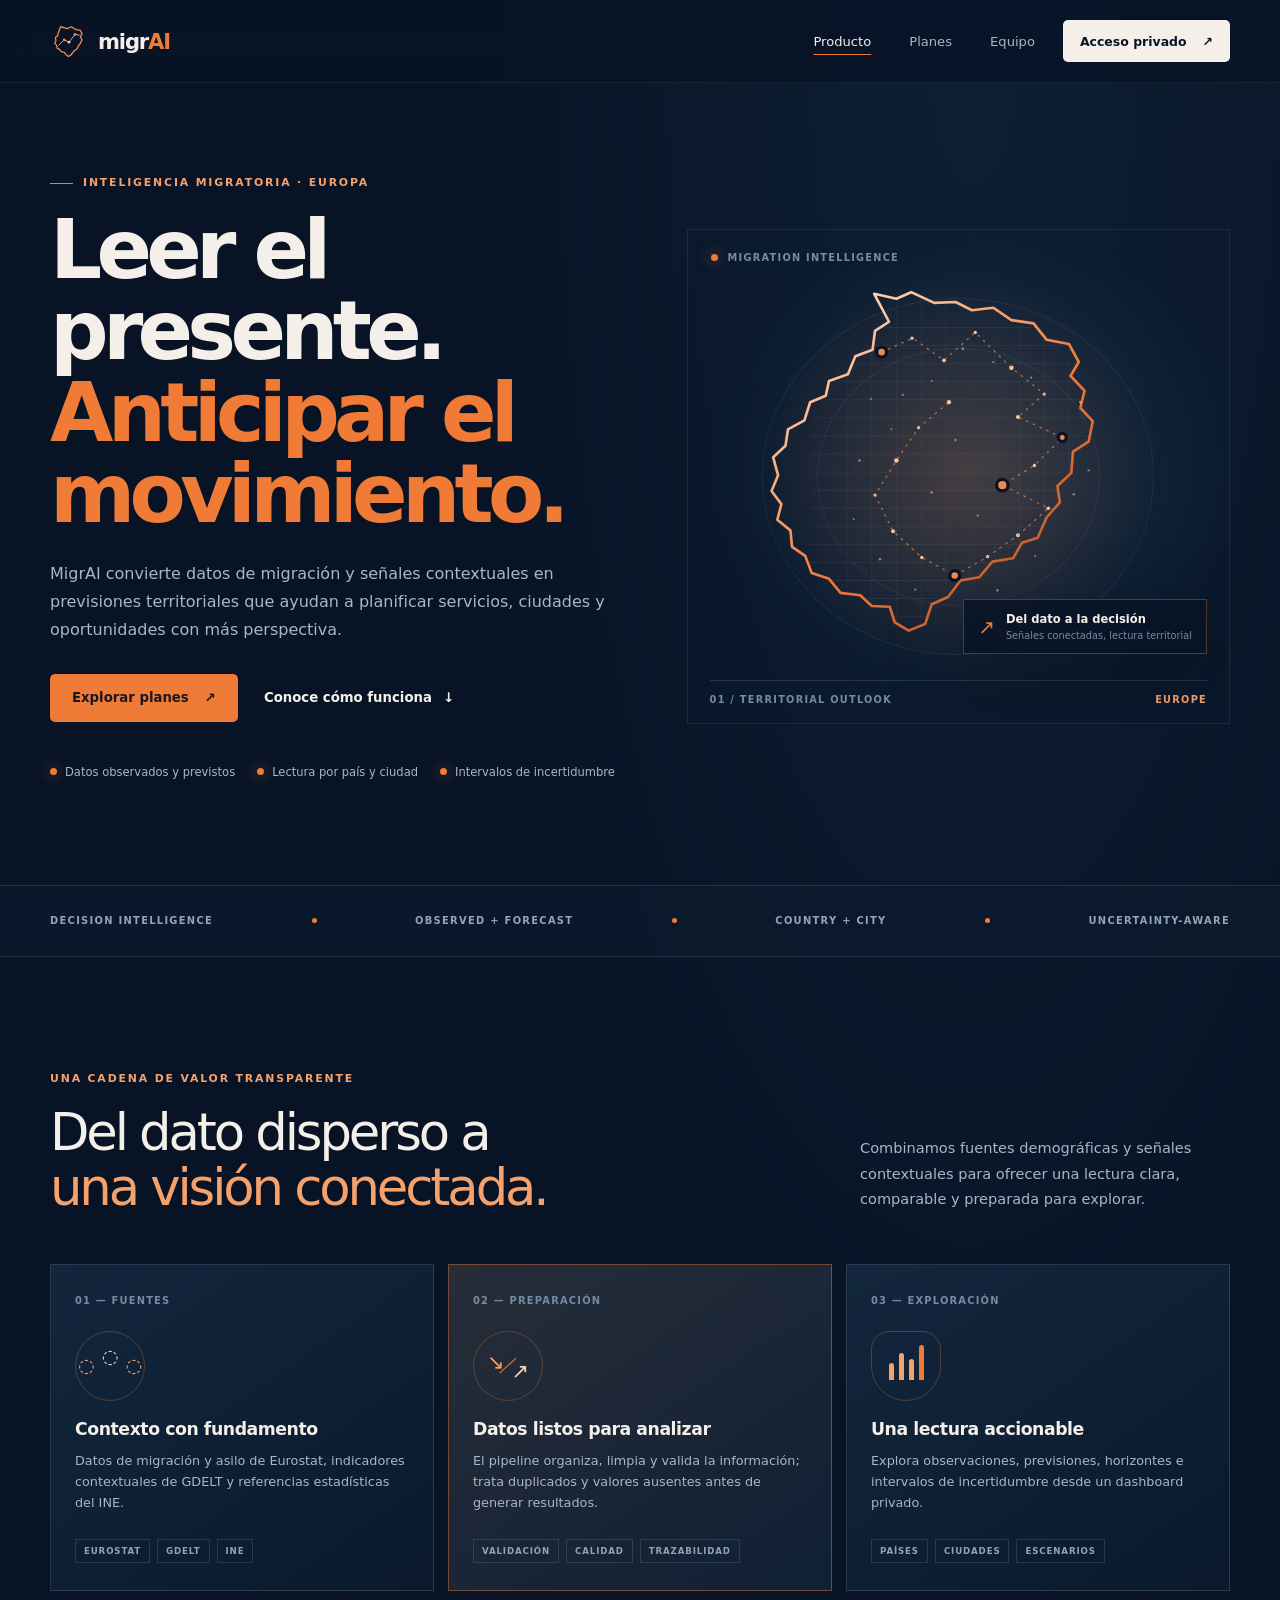
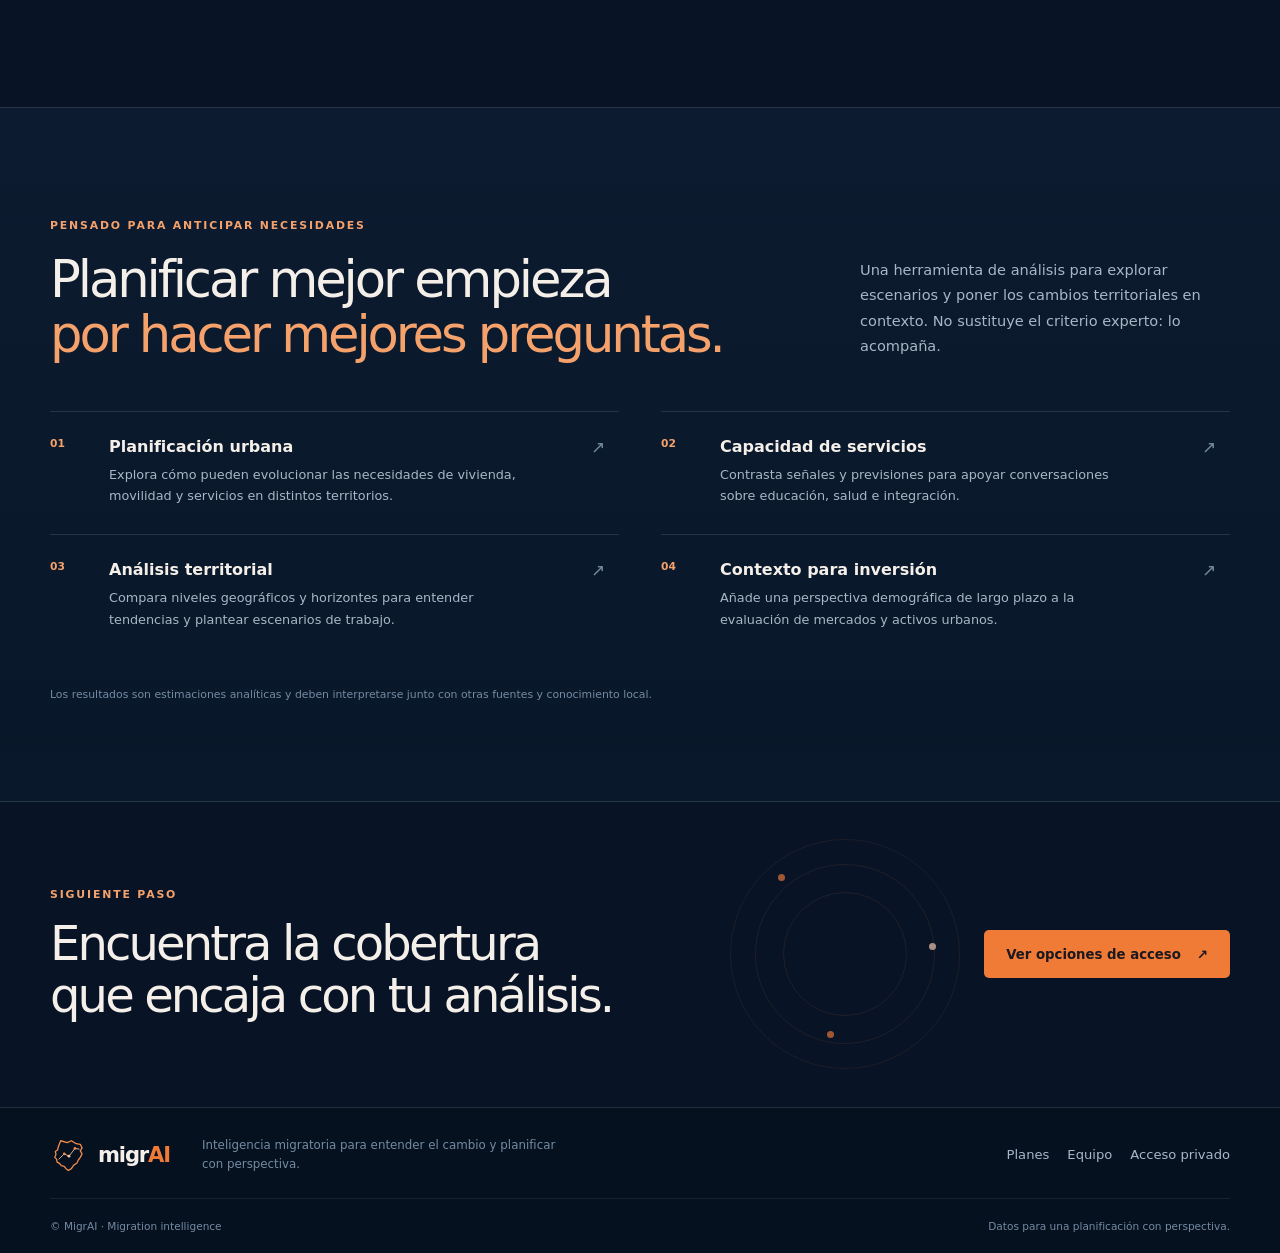
==== index.html @ c764b260 "Convertir MigrAI en sitio comercial de demostración" ====
<!doctype html>
<html lang="es">
  <head>
    <meta charset="UTF-8" />
    <meta name="viewport" content="width=device-width, initial-scale=1.0" />
    <meta name="theme-color" content="#081426" />
    <meta name="description" content="MigrAI transforma datos de migración en previsiones territoriales para ayudar a planificar con perspectiva." />
    <title>MigrAI — Inteligencia migratoria</title>
    <link rel="icon" href="migrai-mark.svg" type="image/svg+xml" />
    <link rel="stylesheet" href="styles.css" />
    <script>
      if (new URLSearchParams(window.location.search).get("flow") === "recovery") {
        const accessUrl = new URL("acceso.html", window.location.href);
        accessUrl.search = window.location.search;
        accessUrl.hash = window.location.hash;
        window.location.replace(accessUrl.href);
      }
    </script>
  </head>
  <body>
    <header class="site-header">
      <div class="container header-inner">
        <a class="brand" href="./" aria-label="MigrAI, inicio">
          <img class="brand-mark" src="migrai-mark.svg" alt="" />
          <span class="brand-name">migr<span>AI</span></span>
        </a>
        <nav class="site-nav" aria-label="Navegación principal">
          <a aria-current="page" href="./">Producto</a>
          <a href="planes.html">Planes</a>
          <a href="equipo.html">Equipo</a>
        </nav>
        <a class="button button--nav" href="acceso.html">Acceso privado <span aria-hidden="true">↗</span></a>
      </div>
    </header>

    <main>
      <section class="hero container">
        <div class="hero-copy">
          <p class="eyebrow"><span class="eyebrow-line"></span> Inteligencia migratoria · Europa</p>
          <h1>Leer el presente.<br /><span>Anticipar el movimiento.</span></h1>
          <p class="hero-lede">
            MigrAI convierte datos de migración y señales contextuales en previsiones territoriales
            que ayudan a planificar servicios, ciudades y oportunidades con más perspectiva.
          </p>
          <div class="hero-actions">
            <a class="button button--primary" href="planes.html">Explorar planes <span aria-hidden="true">↗</span></a>
            <a class="text-link" href="#metodo">Conoce cómo funciona <span aria-hidden="true">↓</span></a>
          </div>
          <div class="hero-proof" aria-label="Características del producto">
            <span><i></i> Datos observados y previstos</span>
            <span><i></i> Lectura por país y ciudad</span>
            <span><i></i> Intervalos de incertidumbre</span>
          </div>
        </div>
        <div class="hero-visual" aria-label="Representación visual de datos migratorios en la península ibérica" role="img">
          <div class="visual-label visual-label--top"><span class="live-dot"></span> MIGRATION INTELLIGENCE</div>
          <img src="iberia-network.svg" alt="" />
          <div class="visual-caption"><span>01 / TERRITORIAL OUTLOOK</span><span>EUROPE</span></div>
          <div class="visual-callout"><span class="callout-mark">↗</span><span><strong>Del dato a la decisión</strong><small>Señales conectadas, lectura territorial</small></span></div>
        </div>
      </section>

      <section class="signal-strip" aria-label="Capacidades">
        <div class="container signal-strip-inner">
          <span>DECISION INTELLIGENCE</span><b></b>
          <span>OBSERVED + FORECAST</span><b></b>
          <span>COUNTRY + CITY</span><b></b>
          <span>UNCERTAINTY-AWARE</span>
        </div>
      </section>

      <section class="section container" id="metodo">
        <div class="section-heading section-heading--split">
          <div>
            <p class="eyebrow">Una cadena de valor transparente</p>
            <h2>Del dato disperso a<br /><span>una visión conectada.</span></h2>
          </div>
          <p class="section-intro">Combinamos fuentes demográficas y señales contextuales para ofrecer una lectura clara, comparable y preparada para explorar.</p>
        </div>
        <div class="process-grid">
          <article class="process-card">
            <span class="process-index">01 — FUENTES</span>
            <div class="process-icon process-icon--source" aria-hidden="true"><span>◌</span><span>◌</span><span>◌</span></div>
            <h3>Contexto con fundamento</h3>
            <p>Datos de migración y asilo de Eurostat, indicadores contextuales de GDELT y referencias estadísticas del INE.</p>
            <div class="source-tags"><span>EUROSTAT</span><span>GDELT</span><span>INE</span></div>
          </article>
          <article class="process-card process-card--accent">
            <span class="process-index">02 — PREPARACIÓN</span>
            <div class="process-icon process-icon--clean" aria-hidden="true"><span>↘</span><span>↗</span><i></i></div>
            <h3>Datos listos para analizar</h3>
            <p>El pipeline organiza, limpia y valida la información; trata duplicados y valores ausentes antes de generar resultados.</p>
            <div class="source-tags"><span>VALIDACIÓN</span><span>CALIDAD</span><span>TRAZABILIDAD</span></div>
          </article>
          <article class="process-card">
            <span class="process-index">03 — EXPLORACIÓN</span>
            <div class="process-icon process-icon--view" aria-hidden="true"><span></span><span></span><span></span><span></span></div>
            <h3>Una lectura accionable</h3>
            <p>Explora observaciones, previsiones, horizontes e intervalos de incertidumbre desde un dashboard privado.</p>
            <div class="source-tags"><span>PAÍSES</span><span>CIUDADES</span><span>ESCENARIOS</span></div>
          </article>
        </div>
      </section>

      <section class="usecase-section">
        <div class="container">
          <div class="section-heading section-heading--split">
            <div>
              <p class="eyebrow">Pensado para anticipar necesidades</p>
              <h2>Planificar mejor empieza<br /><span>por hacer mejores preguntas.</span></h2>
            </div>
            <p class="section-intro">Una herramienta de análisis para explorar escenarios y poner los cambios territoriales en contexto. No sustituye el criterio experto: lo acompaña.</p>
          </div>
          <div class="usecase-grid">
            <article class="usecase-card"><span>01</span><div><h3>Planificación urbana</h3><p>Explora cómo pueden evolucionar las necesidades de vivienda, movilidad y servicios en distintos territorios.</p></div><span class="usecase-arrow" aria-hidden="true">↗</span></article>
            <article class="usecase-card"><span>02</span><div><h3>Capacidad de servicios</h3><p>Contrasta señales y previsiones para apoyar conversaciones sobre educación, salud e integración.</p></div><span class="usecase-arrow" aria-hidden="true">↗</span></article>
            <article class="usecase-card"><span>03</span><div><h3>Análisis territorial</h3><p>Compara niveles geográficos y horizontes para entender tendencias y plantear escenarios de trabajo.</p></div><span class="usecase-arrow" aria-hidden="true">↗</span></article>
            <article class="usecase-card"><span>04</span><div><h3>Contexto para inversión</h3><p>Añade una perspectiva demográfica de largo plazo a la evaluación de mercados y activos urbanos.</p></div><span class="usecase-arrow" aria-hidden="true">↗</span></article>
          </div>
          <p class="disclaimer">Los resultados son estimaciones analíticas y deben interpretarse junto con otras fuentes y conocimiento local.</p>
        </div>
      </section>

      <section class="closing-cta container">
        <div class="closing-orbit" aria-hidden="true"><span></span><span></span><span></span></div>
        <div><p class="eyebrow">Siguiente paso</p><h2>Encuentra la cobertura<br />que encaja con tu análisis.</h2></div>
        <a class="button button--primary" href="planes.html">Ver opciones de acceso <span aria-hidden="true">↗</span></a>
      </section>
    </main>

    <footer class="site-footer">
      <div class="container footer-main">
        <a class="brand" href="./"><img class="brand-mark" src="migrai-mark.svg" alt="" /><span class="brand-name">migr<span>AI</span></span></a>
        <p>Inteligencia migratoria para entender el cambio y planificar con perspectiva.</p>
        <nav aria-label="Navegación del pie"><a href="planes.html">Planes</a><a href="equipo.html">Equipo</a><a href="acceso.html">Acceso privado</a></nav>
      </div>
      <div class="container footer-bottom"><span>© MigrAI · Migration intelligence</span><span>Datos para una planificación con perspectiva.</span></div>
    </footer>
  </body>
</html>
---- styles.css ----
:root {
  color-scheme: dark;
  --night: #081426;
  --night-soft: #0c1a2d;
  --panel: #102138;
  --panel-light: #142a42;
  --ink: #f5efe9;
  --ink-muted: #a8b7c7;
  --ink-faint: #758ba3;
  --line: rgba(204, 220, 235, 0.14);
  --orange: #f07b37;
  --orange-light: #f5a16b;
  --peach: #ffd2b6;
  --danger: #ffaaa2;
  --shadow: 0 26px 80px rgba(0, 0, 0, 0.26);
  font-family: Inter, ui-sans-serif, system-ui, -apple-system, BlinkMacSystemFont, "Segoe UI", sans-serif;
  color: var(--ink);
  background: var(--night);
  font-synthesis: none;
  text-rendering: optimizeLegibility;
}

* { box-sizing: border-box; }
html { scroll-behavior: smooth; scroll-padding-top: 96px; }
body {
  min-width: 320px;
  min-height: 100vh;
  margin: 0;
  overflow-x: hidden;
  background:
    radial-gradient(ellipse at 76% 2%, rgba(32, 67, 94, 0.24), transparent 32rem),
    var(--night);
  color: var(--ink);
}
body::before {
  position: fixed;
  z-index: -1;
  inset: 0;
  pointer-events: none;
  background-image: radial-gradient(rgba(222, 233, 243, 0.12) 0.7px, transparent 0.7px);
  background-size: 28px 28px;
  content: "";
  opacity: 0.14;
  mask-image: linear-gradient(180deg, #000, transparent 55%);
}

button, input, select { font: inherit; }
button, select { cursor: pointer; }
a { color: inherit; }
a:focus-visible, button:focus-visible, input:focus-visible, select:focus-visible { outline: 2px solid var(--orange-light); outline-offset: 4px; }
img, svg { max-width: 100%; }
.container { width: min(1180px, calc(100% - 56px)); margin-inline: auto; }

.site-header {
  position: sticky;
  z-index: 10;
  top: 0;
  border-bottom: 1px solid rgba(213, 228, 241, 0.08);
  background: rgba(8, 20, 38, 0.88);
  backdrop-filter: blur(18px);
}
.header-inner { display: flex; min-height: 82px; align-items: center; justify-content: space-between; gap: 28px; }
.brand { display: inline-flex; flex: 0 0 auto; align-items: center; gap: 10px; color: var(--ink); text-decoration: none; }
.brand-mark { width: 38px; height: 38px; object-fit: contain; }
.brand-name { font-size: 1.32rem; font-weight: 650; letter-spacing: -0.055em; }
.brand-name span { color: var(--orange); }
.site-nav { display: flex; align-items: center; justify-content: center; gap: clamp(18px, 3vw, 38px); margin-left: auto; }
.site-nav a, .site-footer nav a { color: var(--ink-muted); font-size: 0.82rem; text-decoration: none; transition: color 160ms ease; }
.site-nav a:hover, .site-nav a[aria-current="page"], .site-footer nav a:hover { color: var(--ink); }
.site-nav a[aria-current="page"] { text-decoration: underline; text-decoration-color: var(--orange); text-underline-offset: 8px; }
.button {
  display: inline-flex;
  min-height: 48px;
  align-items: center;
  justify-content: center;
  gap: 16px;
  padding: 0 21px;
  border: 1px solid transparent;
  border-radius: 5px;
  font-size: 0.83rem;
  font-weight: 750;
  text-align: center;
  text-decoration: none;
  transition: transform 160ms ease, background 160ms ease, border-color 160ms ease, color 160ms ease;
}
.button:hover { transform: translateY(-2px); }
.button--nav { min-height: 42px; padding-inline: 16px; color: var(--night); background: var(--ink); font-size: 0.78rem; }
.button--nav:hover { background: var(--peach); }
.button--nav-quiet { border-color: var(--line); color: var(--ink); background: transparent; }
.button--nav-quiet:hover { background: rgba(255,255,255,.08); }
.button--primary { color: #1b1820; background: var(--orange); }
.button--primary:hover { background: #ff9455; }
.button--outline { border-color: rgba(247, 202, 171, 0.54); color: var(--ink); background: transparent; }
.button--outline:hover { border-color: var(--orange-light); background: rgba(240, 123, 55, 0.1); }
.button--full { width: 100%; }
.button--disabled, .button:disabled { cursor: not-allowed; color: #96a2af; background: #243348; opacity: 0.8; }
.text-link { display: inline-flex; align-items: center; gap: 11px; color: var(--ink); font-size: 0.83rem; font-weight: 650; text-decoration: none; }
.text-link:hover { color: var(--orange-light); }

.hero { display: grid; min-height: 630px; grid-template-columns: minmax(0, 1.05fr) minmax(390px, .95fr); align-items: center; gap: 36px; padding-top: 56px; padding-bottom: 70px; }
.hero-copy { position: relative; z-index: 1; padding-block: 36px; }
.eyebrow { display: flex; align-items: center; gap: 10px; margin: 0 0 18px; color: var(--orange-light); font-size: 0.68rem; font-weight: 800; letter-spacing: 0.17em; line-height: 1.5; text-transform: uppercase; }
.eyebrow-line { display: inline-block; width: 23px; height: 1px; background: var(--orange); }
.hero h1, .page-intro h1, .access-copy h1, .checkout-card h1 {
  max-width: 760px;
  margin: 0;
  font-size: clamp(3.1rem, 6.4vw, 5.75rem);
  font-weight: 560;
  letter-spacing: -0.07em;
  line-height: .99;
}
.hero h1 span, .page-intro h1 span, .access-copy h1 span, .checkout-card h1 span { color: var(--orange); }
.hero-lede, .page-intro > p:not(.eyebrow), .access-lede { max-width: 570px; margin: 26px 0 0; color: var(--ink-muted); font-size: 1rem; line-height: 1.75; }
.hero-actions { display: flex; flex-wrap: wrap; align-items: center; gap: 26px; margin-top: 30px; }
.hero-proof { display: flex; flex-wrap: wrap; gap: 12px 22px; margin-top: 43px; color: var(--ink-muted); font-size: 0.72rem; }
.hero-proof span { display: inline-flex; align-items: center; gap: 8px; }
.hero-proof i, .live-dot { display: inline-block; width: 7px; height: 7px; border-radius: 50%; background: var(--orange); box-shadow: 0 0 14px rgba(240, 123, 55, .65); }
.hero-visual { position: relative; display: grid; min-height: 495px; place-items: center; border: 1px solid rgba(205, 223, 239, .09); background: radial-gradient(ellipse at 54% 48%, rgba(39, 70, 96, .5), rgba(10, 25, 45, .07) 65%); overflow: hidden; }
.hero-visual::before, .hero-visual::after { position: absolute; width: 72%; height: 72%; border: 1px solid rgba(212, 228, 242, .07); border-radius: 50%; content: ""; }
.hero-visual::after { width: 52%; height: 52%; }
.hero-visual img { position: relative; z-index: 1; width: min(92%, 480px); max-height: 460px; object-fit: contain; filter: drop-shadow(0 0 40px rgba(240, 123, 55, .13)); }
.visual-label, .visual-caption { position: absolute; z-index: 2; display: flex; align-items: center; justify-content: space-between; color: var(--ink-faint); font-size: 0.61rem; font-weight: 750; letter-spacing: .13em; }
.visual-label--top { top: 22px; left: 23px; gap: 10px; }
.visual-caption { right: 22px; bottom: 18px; left: 22px; border-top: 1px solid var(--line); padding-top: 13px; }
.visual-caption span:last-child { color: var(--orange-light); }
.visual-callout { position: absolute; z-index: 2; right: 22px; bottom: 69px; display: flex; align-items: center; gap: 11px; padding: 12px 14px; border: 1px solid rgba(240,123,55,.35); background: rgba(8,20,38,.88); box-shadow: var(--shadow); }
.callout-mark { color: var(--orange); font-size: 1.25rem; }
.visual-callout strong, .visual-callout small { display: block; }
.visual-callout strong { font-size: .72rem; }
.visual-callout small { margin-top: 4px; color: var(--ink-faint); font-size: .61rem; }
.signal-strip { border-top: 1px solid var(--line); border-bottom: 1px solid var(--line); background: rgba(12, 26, 45, .75); }
.signal-strip-inner { display: flex; min-height: 70px; flex-wrap: wrap; align-items: center; justify-content: space-between; gap: 14px; color: #91a4b8; font-size: .62rem; font-weight: 750; letter-spacing: .13em; }
.signal-strip b { width: 5px; height: 5px; border-radius: 50%; background: var(--orange); }

.section { padding-top: 114px; padding-bottom: 116px; }
.section-heading { margin-bottom: 48px; }
.section-heading--split { display: flex; align-items: flex-end; justify-content: space-between; gap: 50px; }
.section-heading h2, .closing-cta h2, .plans-contact h2, .team-cta h2 { margin: 0; font-size: clamp(2rem, 4vw, 3.45rem); font-weight: 520; letter-spacing: -.06em; line-height: 1.08; }
.section-heading h2 span { color: var(--orange-light); }
.section-intro { max-width: 370px; margin: 0 0 4px; color: var(--ink-muted); font-size: .91rem; line-height: 1.75; }
.process-grid { display: grid; grid-template-columns: repeat(3, minmax(0,1fr)); gap: 14px; }
.process-card { position: relative; min-height: 322px; padding: 24px 24px 27px; border: 1px solid var(--line); background: linear-gradient(145deg, rgba(21,43,67,.78), rgba(11,26,45,.88)); }
.process-card--accent { border-color: rgba(240,123,55,.42); background: linear-gradient(145deg, rgba(44,49,59,.86), rgba(16,33,54,.9)); }
.process-index { color: var(--ink-faint); font-size: .62rem; font-weight: 750; letter-spacing: .12em; }
.process-icon { display: flex; width: 70px; height: 70px; align-items: center; justify-content: center; gap: 7px; margin: 23px 0 18px; border: 1px solid rgba(240,123,55,.3); border-radius: 50%; color: var(--orange-light); }
.process-icon--source span { font-size: 1.2rem; }
.process-icon--source span:nth-child(2) { transform: translateY(-9px); color: var(--peach); }
.process-icon--clean { position: relative; font-size: 1.3rem; }
.process-icon--clean span:first-child { transform: translateY(-4px); }
.process-icon--clean span:nth-child(2) { transform: translateY(5px); color: var(--peach); }
.process-icon--clean i { position: absolute; width: 22px; height: 1px; background: var(--orange); transform: rotate(-42deg); }
.process-icon--view { align-items: flex-end; padding: 20px 16px; gap: 5px; border-radius: 18px 18px 50% 50%; }
.process-icon--view span { width: 5px; border-radius: 4px 4px 0 0; background: var(--orange-light); }
.process-icon--view span:nth-child(1) { height: 17px; }.process-icon--view span:nth-child(2) { height: 27px; }.process-icon--view span:nth-child(3) { height: 21px; }.process-icon--view span:nth-child(4) { height: 35px; background: var(--orange); }
.process-card h3 { margin: 0 0 11px; font-size: 1.08rem; font-weight: 650; letter-spacing: -.025em; }
.process-card p { min-height: 68px; margin: 0; color: var(--ink-muted); font-size: .8rem; line-height: 1.65; }
.source-tags { display: flex; flex-wrap: wrap; gap: 7px; margin-top: 21px; }
.source-tags span { padding: 6px 8px; border: 1px solid var(--line); color: #8fa4ba; font-size: .54rem; font-weight: 750; letter-spacing: .1em; }

.usecase-section { padding: 110px 0 98px; border-block: 1px solid var(--line); background: linear-gradient(180deg, rgba(13,29,49,.75), rgba(10,25,44,.72)); }
.usecase-grid { display: grid; grid-template-columns: repeat(2, minmax(0,1fr)); column-gap: 42px; }
.usecase-card { display: grid; grid-template-columns: 44px 1fr 28px; gap: 15px; align-items: start; padding: 25px 0 27px; border-top: 1px solid var(--line); }
.usecase-card > span:first-child { color: var(--orange-light); font-size: .67rem; font-weight: 750; }
.usecase-card h3 { margin: 0 0 8px; font-size: 1rem; font-weight: 620; }
.usecase-card p { max-width: 410px; margin: 0; color: var(--ink-muted); font-size: .8rem; line-height: 1.7; }
.usecase-arrow { color: var(--ink-faint); font-size: 1.05rem; }
.disclaimer { margin: 28px 0 0; color: var(--ink-faint); font-size: .68rem; line-height: 1.6; }
.closing-cta { position: relative; display: flex; min-height: 305px; align-items: center; justify-content: space-between; gap: 28px; overflow: hidden; }
.closing-cta .eyebrow, .plans-contact .eyebrow, .team-cta .eyebrow { margin-bottom: 14px; }
.closing-cta h2 { font-size: clamp(2rem, 4vw, 3rem); }
.closing-orbit { position: absolute; right: 270px; width: 230px; height: 230px; border: 1px solid rgba(240,123,55,.14); border-radius: 50%; opacity: .65; }
.closing-orbit::before, .closing-orbit::after { position: absolute; inset: 24px; border: 1px solid rgba(240,123,55,.16); border-radius: 50%; content: ""; }
.closing-orbit::after { inset: 52px; }
.closing-orbit span { position: absolute; width: 7px; height: 7px; border-radius: 50%; background: var(--orange); }
.closing-orbit span:first-child { top: 34px; left: 47px; }.closing-orbit span:nth-child(2) { top: 103px; right: 23px; background: var(--peach); }.closing-orbit span:nth-child(3) { bottom: 30px; left: 96px; }

.site-footer { border-top: 1px solid var(--line); background: rgba(6,16,30,.65); }
.footer-main { display: grid; grid-template-columns: auto 1fr auto; align-items: center; gap: 32px; padding-top: 28px; padding-bottom: 24px; }
.footer-main > p { max-width: 370px; margin: 0; color: var(--ink-faint); font-size: .74rem; line-height: 1.6; }
.site-footer nav { display: flex; flex-wrap: wrap; gap: 18px; }
.footer-bottom { display: flex; min-height: 55px; align-items: center; justify-content: space-between; gap: 20px; border-top: 1px solid rgba(204,220,235,.08); color: var(--ink-faint); font-size: .66rem; }
.site-footer--compact { margin-top: 35px; }
.site-footer--compact .footer-bottom { border-top: 0; }

.inner-page { padding-top: 80px; padding-bottom: 70px; }
.page-intro { max-width: 840px; padding-bottom: 42px; }
.page-intro h1 { font-size: clamp(3rem, 6vw, 5.1rem); }
.page-intro > p:not(.eyebrow) { max-width: 630px; font-size: .96rem; }
.page-intro--plans { max-width: 770px; }
.intro-note { display: inline-flex; align-items: center; gap: 10px; margin-top: 24px; padding: 10px 13px; border: 1px solid var(--line); color: var(--ink-muted); font-size: .69rem; }
.plan-grid { display: grid; grid-template-columns: repeat(2, minmax(0,1fr)); gap: 18px; align-items: stretch; }
.plan-card { position: relative; display: flex; flex-direction: column; min-height: 526px; padding: 31px; border: 1px solid var(--line); background: linear-gradient(150deg, rgba(17,38,61,.95), rgba(11,26,45,.95)); }
.plan-card--featured { border-color: rgba(240,123,55,.62); box-shadow: 0 20px 70px rgba(161,74,30,.12); }
.plan-ribbon { position: absolute; top: 0; right: 0; padding: 8px 12px; color: var(--night); background: var(--orange); font-size: .56rem; font-weight: 850; letter-spacing: .12em; }
.plan-card-head { display: flex; align-items: center; justify-content: space-between; padding-right: 75px; }
.plan-label { color: var(--orange-light); font-size: .58rem; font-weight: 800; letter-spacing: .14em; }
.plan-number { color: var(--ink-faint); font-size: .74rem; }
.plan-card h2 { margin: 22px 0 8px; font-size: 2.1rem; font-weight: 550; letter-spacing: -.05em; }
.plan-summary { min-height: 48px; margin: 0; color: var(--ink-muted); font-size: .85rem; }
.plan-price { margin-top: 23px; font-size: 1.45rem; font-weight: 650; letter-spacing: -.04em; }
.plan-price small { display: block; margin-top: 5px; color: var(--ink-faint); font-size: .66rem; font-weight: 450; letter-spacing: 0; }
.plan-divider { height: 1px; margin: 22px 0 19px; background: var(--line); }
.plan-features { display: grid; gap: 13px; margin: 0 0 26px; padding: 0; list-style: none; }
.plan-features li { display: flex; gap: 11px; color: #c2cfda; font-size: .78rem; line-height: 1.4; }
.plan-features li span { color: var(--orange-light); font-weight: 800; }
.plan-card .button { margin-top: auto; }
.plan-footnote { margin: 11px 0 0; color: var(--ink-faint); font-size: .62rem; text-align: center; }
.plans-contact, .team-cta { display: flex; align-items: center; justify-content: space-between; gap: 32px; margin-top: 58px; padding: 35px; border: 1px solid var(--line); background: rgba(14,32,52,.78); }
.plans-contact h2, .team-cta h2 { font-size: 1.9rem; }
.plans-contact p:not(.eyebrow), .team-cta p:not(.eyebrow) { max-width: 610px; margin: 11px 0 0; color: var(--ink-muted); font-size: .78rem; line-height: 1.7; }
.checkout-disclaimer { max-width: 760px; margin: 24px auto 0; color: var(--ink-faint); font-size: .67rem; line-height: 1.7; text-align: center; }

.page-intro--team { max-width: 900px; padding-bottom: 58px; }
.team-grid { display: grid; grid-template-columns: repeat(3, minmax(0,1fr)); gap: 17px; }
.team-card { overflow: hidden; border: 1px solid var(--line); background: rgba(15,34,55,.85); }
.portrait-placeholder { position: relative; display: grid; aspect-ratio: 1.16 / 1; place-items: center; overflow: hidden; border-bottom: 1px solid var(--line); background: #172b42; }
.portrait-placeholder svg { width: min(100%, 250px); height: auto; align-self: end; transform: translateY(17px); transition: transform 250ms ease; }
.team-card:hover .portrait-placeholder svg { transform: translateY(11px) scale(1.025); }
.portrait-tag { position: absolute; right: 15px; bottom: 15px; display: grid; width: 30px; height: 30px; place-items: center; border: 1px solid rgba(255,255,255,.2); border-radius: 50%; color: var(--peach); background: rgba(8,20,38,.7); font-size: .7rem; font-weight: 750; }
.team-card-body { padding: 23px; }
.team-card-body .eyebrow { margin-bottom: 11px; font-size: .57rem; }
.team-card h2 { min-height: 48px; margin: 0 0 16px; font-size: 1.15rem; font-weight: 600; letter-spacing: -.035em; }
.linkedin-link { display: inline-flex; align-items: center; gap: 10px; color: var(--orange-light); font-size: .75rem; font-weight: 700; text-decoration: none; }
.linkedin-link:hover { color: var(--peach); }
.team-cta { margin-top: 70px; }
.team-cta h2 { font-size: 1.9rem; }
.portrait-disclaimer { margin: 20px 0 0; color: var(--ink-faint); font-size: .65rem; }

.checkout-shell { display: grid; min-height: calc(100vh - 220px); place-items: center; padding-block: 50px; }
.checkout-card { width: min(100%, 640px); padding: clamp(28px, 6vw, 58px); border: 1px solid var(--line); background: linear-gradient(145deg, rgba(18,40,63,.96), rgba(10,25,43,.96)); box-shadow: var(--shadow); }
.checkout-mark { display: grid; width: 53px; height: 53px; place-items: center; margin-bottom: 26px; border: 1px solid rgba(240,123,55,.44); border-radius: 50%; color: var(--orange-light); font-size: 1.4rem; }
.checkout-card .eyebrow { margin-bottom: 15px; }
.checkout-card h1 { font-size: clamp(2.3rem, 5vw, 3.6rem); }
.checkout-card > p:not(.eyebrow) { margin: 21px 0; color: var(--ink-muted); font-size: .85rem; }
.checkout-alert { display: grid; gap: 8px; margin: 25px 0; padding: 16px; border: 1px solid rgba(240,123,55,.28); background: rgba(240,123,55,.06); }
.checkout-alert strong { color: var(--peach); font-size: .8rem; }
.checkout-alert span { color: var(--ink-muted); font-size: .73rem; line-height: 1.6; }
.checkout-back { margin-top: 19px; }

.access-shell { min-height: calc(100vh - 145px); padding-top: 47px; padding-bottom: 64px; }
.access-layout { display: grid; min-height: 610px; grid-template-columns: minmax(0, 1.2fr) minmax(330px, .8fr); align-items: center; gap: clamp(45px, 8vw, 112px); }
.access-copy { padding-block: 32px; }
.access-copy h1 { max-width: 670px; font-size: clamp(2.7rem, 5vw, 4.4rem); }
.access-lede { max-width: 600px; margin-top: 22px; font-size: .92rem; }
.access-features { display: grid; gap: 13px; margin-top: 30px; color: #cad3dc; font-size: .75rem; }
.access-features span { display: flex; align-items: center; gap: 12px; }
.access-features i { display: grid; width: 24px; height: 24px; place-items: center; border: 1px solid rgba(240,123,55,.38); border-radius: 50%; color: var(--orange-light); font-size: .54rem; font-style: normal; }
.sales-note { display: flex; align-items: flex-start; gap: 12px; margin-top: 36px; padding-top: 19px; border-top: 1px solid var(--line); }
.sales-symbol { color: var(--orange); font-size: 1.05rem; }
.sales-note p { margin: 0; color: var(--ink-muted); font-size: .72rem; line-height: 1.6; }
.sales-note strong { color: var(--ink); }
.sales-note a { flex: 0 0 auto; margin: 2px 0 0 auto; color: var(--orange-light); font-size: .68rem; font-weight: 700; text-decoration: none; }
.auth-card, .panel, .metric-card, .filter-bar { border: 1px solid var(--line); background: linear-gradient(145deg, rgba(18,39,61,.94), rgba(12,28,47,.96)); box-shadow: var(--shadow); }
.auth-card { padding: clamp(27px, 4vw, 43px); }
.card-kicker { display: flex; align-items: center; gap: 10px; margin-bottom: 19px; color: var(--ink-faint); font-size: .59rem; font-weight: 800; letter-spacing: .15em; }
.auth-card h2, .panel h2 { margin: 0; font-size: 1.35rem; font-weight: 620; letter-spacing: -.035em; }
.muted { color: var(--ink-muted); }
.auth-card > .muted { margin: 9px 0 0; font-size: .77rem; line-height: 1.6; }
.form-stack { display: grid; gap: 17px; margin-top: 27px; }
label { display: grid; gap: 8px; color: #c4d0db; font-size: .72rem; font-weight: 700; }
input, select { width: 100%; min-height: 47px; padding: 0 13px; border: 1px solid rgba(203,220,236,.2); border-radius: 3px; outline: none; color: var(--ink); background: #09182a; transition: border-color 160ms ease, box-shadow 160ms ease; }
input::placeholder { color: #687e95; }
input:focus, select:focus { border-color: var(--orange); box-shadow: 0 0 0 3px rgba(240,123,55,.13); }
.text-button { display: inline-block; margin-top: 18px; padding: 0; border: 0; color: var(--orange-light); background: transparent; font-size: .73rem; font-weight: 700; text-align: left; }
.text-button:hover { color: var(--peach); }
.form-message { min-height: 23px; margin: 14px 0 0; color: var(--ink-muted); font-size: .77rem; line-height: 1.5; }
.form-message[data-state="error"] { color: var(--danger); }
.secure-note { display: flex; align-items: center; gap: 9px; margin-top: 17px; padding-top: 16px; border-top: 1px solid var(--line); color: var(--ink-faint); font-size: .64rem; }
.secure-note span { color: var(--orange-light); font-size: .95rem; }
.password-layout { min-height: 610px; }

.dashboard { display: grid; gap: 19px; }
.dashboard-heading { display: flex; align-items: flex-end; justify-content: space-between; gap: 24px; padding: 20px 0 15px; }
.dashboard-heading h1 { margin: 0; font-size: clamp(2.5rem, 5vw, 4.5rem); font-weight: 550; letter-spacing: -.065em; line-height: 1; }
.dashboard-heading .muted { margin: 12px 0 0; font-size: .8rem; }
.status-badge { padding: 9px 12px; border: 1px solid rgba(240,123,55,.35); color: var(--orange-light); background: rgba(240,123,55,.08); font-size: .67rem; font-weight: 700; white-space: nowrap; }
.status-badge[data-state="ready"] { border-color: rgba(139,206,174,.38); color: #a7dfbf; background: rgba(71,150,112,.12); }
.status-badge[data-state="error"] { border-color: rgba(255,170,162,.38); color: var(--danger); background: rgba(197,74,67,.12); }
.status-badge[data-state="loading"] { color: var(--orange-light); }
.filter-bar { display: grid; grid-template-columns: repeat(3, minmax(0,1fr)); gap: 15px; padding: 18px; }
.metrics-grid { display: grid; grid-template-columns: repeat(4, minmax(0,1fr)); gap: 14px; }
.metric-card { min-height: 137px; padding: 20px; }
.metric-card span, .metric-card small { display: block; color: var(--ink-muted); font-size: .68rem; }
.metric-card strong { display: block; margin: 18px 0 7px; font-size: clamp(1.55rem, 2.5vw, 2.25rem); font-weight: 540; letter-spacing: -.055em; }
.metric-card--accent { border-color: rgba(240,123,55,.48); background: linear-gradient(135deg, rgba(123,67,43,.5), rgba(27,43,60,.96)); }
.metric-card .metric-card__model { overflow: hidden; font-size: .95rem; font-weight: 720; text-overflow: ellipsis; white-space: nowrap; }
.content-grid { display: grid; grid-template-columns: minmax(0,1.7fr) minmax(265px,.8fr); gap: 15px; }
.panel { min-width: 0; padding: 22px; }
.panel__heading { display: flex; align-items: flex-start; justify-content: space-between; gap: 16px; margin-bottom: 18px; }
.panel__heading .eyebrow { margin-bottom: 7px; font-size: .57rem; }
.panel h2 { font-size: 1.05rem; }
.legend { display: flex; flex-wrap: wrap; gap: 12px; color: var(--ink-muted); font-size: .65rem; }
.legend__dot { display: inline-block; width: 7px; height: 7px; margin-right: 5px; border-radius: 50%; }
.legend__dot--observed { background: var(--peach); }.legend__dot--forecast { background: var(--orange); }
.chart { min-height: 310px; }
.chart svg { display: block; width: 100%; height: 310px; overflow: visible; }
.chart-empty { display: grid; min-height: 290px; place-items: center; color: var(--ink-muted); font-size: .8rem; text-align: center; }
.run-details { display: grid; gap: 13px; margin: 0; }
.run-details div { display: grid; grid-template-columns: .8fr 1.2fr; gap: 10px; padding-bottom: 11px; border-bottom: 1px solid var(--line); }
.run-details dt { color: var(--ink-faint); font-size: .68rem; }
.run-details dd { margin: 0; overflow-wrap: anywhere; font-size: .71rem; font-weight: 700; text-align: right; }
.panel--table { padding-bottom: 10px; }
.table-wrap { overflow-x: auto; }
table { width: 100%; border-collapse: collapse; font-size: .75rem; }
th, td { padding: 13px 10px; border-bottom: 1px solid var(--line); text-align: left; white-space: nowrap; }
th { color: var(--ink-faint); font-size: .58rem; letter-spacing: .08em; text-transform: uppercase; }
td { color: #d4dde5; font-variant-numeric: tabular-nums; }
[hidden] { display: none !important; }

@media (max-width: 900px) {
  .hero { grid-template-columns: minmax(0,1fr) minmax(320px,.85fr); gap: 18px; }
  .hero-visual { min-height: 425px; }
  .section-heading--split { align-items: flex-start; flex-direction: column; gap: 20px; }
  .section-intro { max-width: 570px; }
  .access-layout { grid-template-columns: 1fr 380px; gap: 34px; }
  .access-copy h1 { font-size: clamp(2.5rem, 5vw, 3.8rem); }
  .content-grid { grid-template-columns: 1fr; }
  .metrics-grid { grid-template-columns: repeat(2,minmax(0,1fr)); }
}
@media (max-width: 700px) {
  .container { width: min(100% - 36px, 560px); }
  .header-inner { min-height: 74px; flex-wrap: wrap; gap: 0 14px; padding-block: 12px; }
  .brand-mark { width: 32px; height: 32px; }
  .brand-name { font-size: 1.16rem; }
  .site-nav { order: 3; width: 100%; justify-content: space-between; gap: 12px; margin: 12px 0 2px; }
  .site-nav a { font-size: .73rem; }
  .button--nav { min-height: 37px; padding-inline: 11px; font-size: .7rem; }
  .session-controls { display: flex; align-items: center; }
  .hero { min-height: 0; grid-template-columns: 1fr; gap: 20px; padding-top: 37px; padding-bottom: 43px; }
  .hero-copy { padding-block: 12px; }
  .hero h1 { font-size: clamp(2.8rem, 13vw, 4.15rem); }
  .hero-lede { margin-top: 19px; font-size: .89rem; }
  .hero-actions { gap: 18px; margin-top: 24px; }
  .hero-proof { gap: 10px 15px; margin-top: 28px; font-size: .63rem; }
  .hero-visual { min-height: 355px; }
  .hero-visual img { width: min(94%, 350px); max-height: 335px; }
  .visual-callout { right: 13px; bottom: 60px; padding: 9px 10px; }
  .visual-caption { right: 13px; left: 13px; }
  .signal-strip-inner { justify-content: flex-start; gap: 12px; padding-block: 16px; font-size: .54rem; }
  .signal-strip-inner b { width: 4px; height: 4px; }
  .section, .usecase-section { padding-top: 76px; padding-bottom: 76px; }
  .section-heading { margin-bottom: 29px; }
  .section-heading h2, .closing-cta h2 { font-size: clamp(1.9rem, 9vw, 2.7rem); }
  .process-grid, .usecase-grid, .plan-grid, .team-grid { grid-template-columns: 1fr; }
  .process-card { min-height: 0; padding: 21px; }
  .process-card p { min-height: 0; }
  .usecase-grid { column-gap: 0; }
  .closing-cta { min-height: 285px; align-items: flex-start; flex-direction: column; justify-content: center; padding-block: 40px; }
  .closing-orbit { right: -80px; width: 190px; height: 190px; }
  .footer-main { grid-template-columns: 1fr; gap: 14px; padding-top: 24px; }
  .footer-main > p { max-width: 430px; }
  .footer-bottom { align-items: flex-start; flex-direction: column; justify-content: center; gap: 6px; padding-block: 13px; }
  .inner-page { padding-top: 52px; }
  .page-intro { padding-bottom: 31px; }
  .page-intro h1 { font-size: clamp(2.65rem, 12vw, 4rem); }
  .page-intro > p:not(.eyebrow) { font-size: .87rem; }
  .plan-card { min-height: 0; padding: 25px; }
  .plans-contact, .team-cta { align-items: flex-start; flex-direction: column; margin-top: 35px; padding: 24px; }
  .portrait-placeholder { aspect-ratio: 1.35 / 1; }
  .team-card h2 { min-height: 0; }
  .checkout-shell { min-height: calc(100vh - 190px); }
  .access-shell { min-height: auto; padding-top: 30px; padding-bottom: 44px; }
  .access-layout { min-height: 0; grid-template-columns: 1fr; gap: 22px; }
  .access-copy { padding-block: 14px; }
  .access-copy h1 { font-size: clamp(2.55rem, 11vw, 3.7rem); }
  .access-lede { font-size: .86rem; }
  .sales-note { flex-wrap: wrap; }
  .sales-note a { margin-left: 31px; }
  .auth-card { padding: 24px; }
  .password-layout { min-height: 0; }
  .dashboard-heading { align-items: flex-start; flex-direction: column; }
  .dashboard-heading h1 { font-size: clamp(2.4rem, 10vw, 3.7rem); }
  .filter-bar { grid-template-columns: 1fr; }
  .metrics-grid { grid-template-columns: repeat(2,minmax(0,1fr)); gap: 9px; }
  .metric-card { min-height: 125px; padding: 15px; }
  .metric-card strong { font-size: 1.55rem; }
  .panel { padding: 17px; }
  .panel__heading { flex-direction: column; }
  .legend { gap: 10px; }
  .chart, .chart svg { min-height: 260px; height: 260px; }
  .run-details div { grid-template-columns: 1fr 1.3fr; }
  table { font-size: .69rem; }
}
@media (max-width: 390px) {
  .container { width: calc(100% - 28px); }
  .hero h1 { font-size: 2.65rem; }
  .hero-actions { align-items: flex-start; flex-direction: column; }
  .metrics-grid { grid-template-columns: 1fr; }
  .session-controls .button { font-size: .63rem; }
}
@media (prefers-reduced-motion: reduce) {
  *, *::before, *::after { scroll-behavior: auto !important; transition-duration: .01ms !important; animation-duration: .01ms !important; }
}
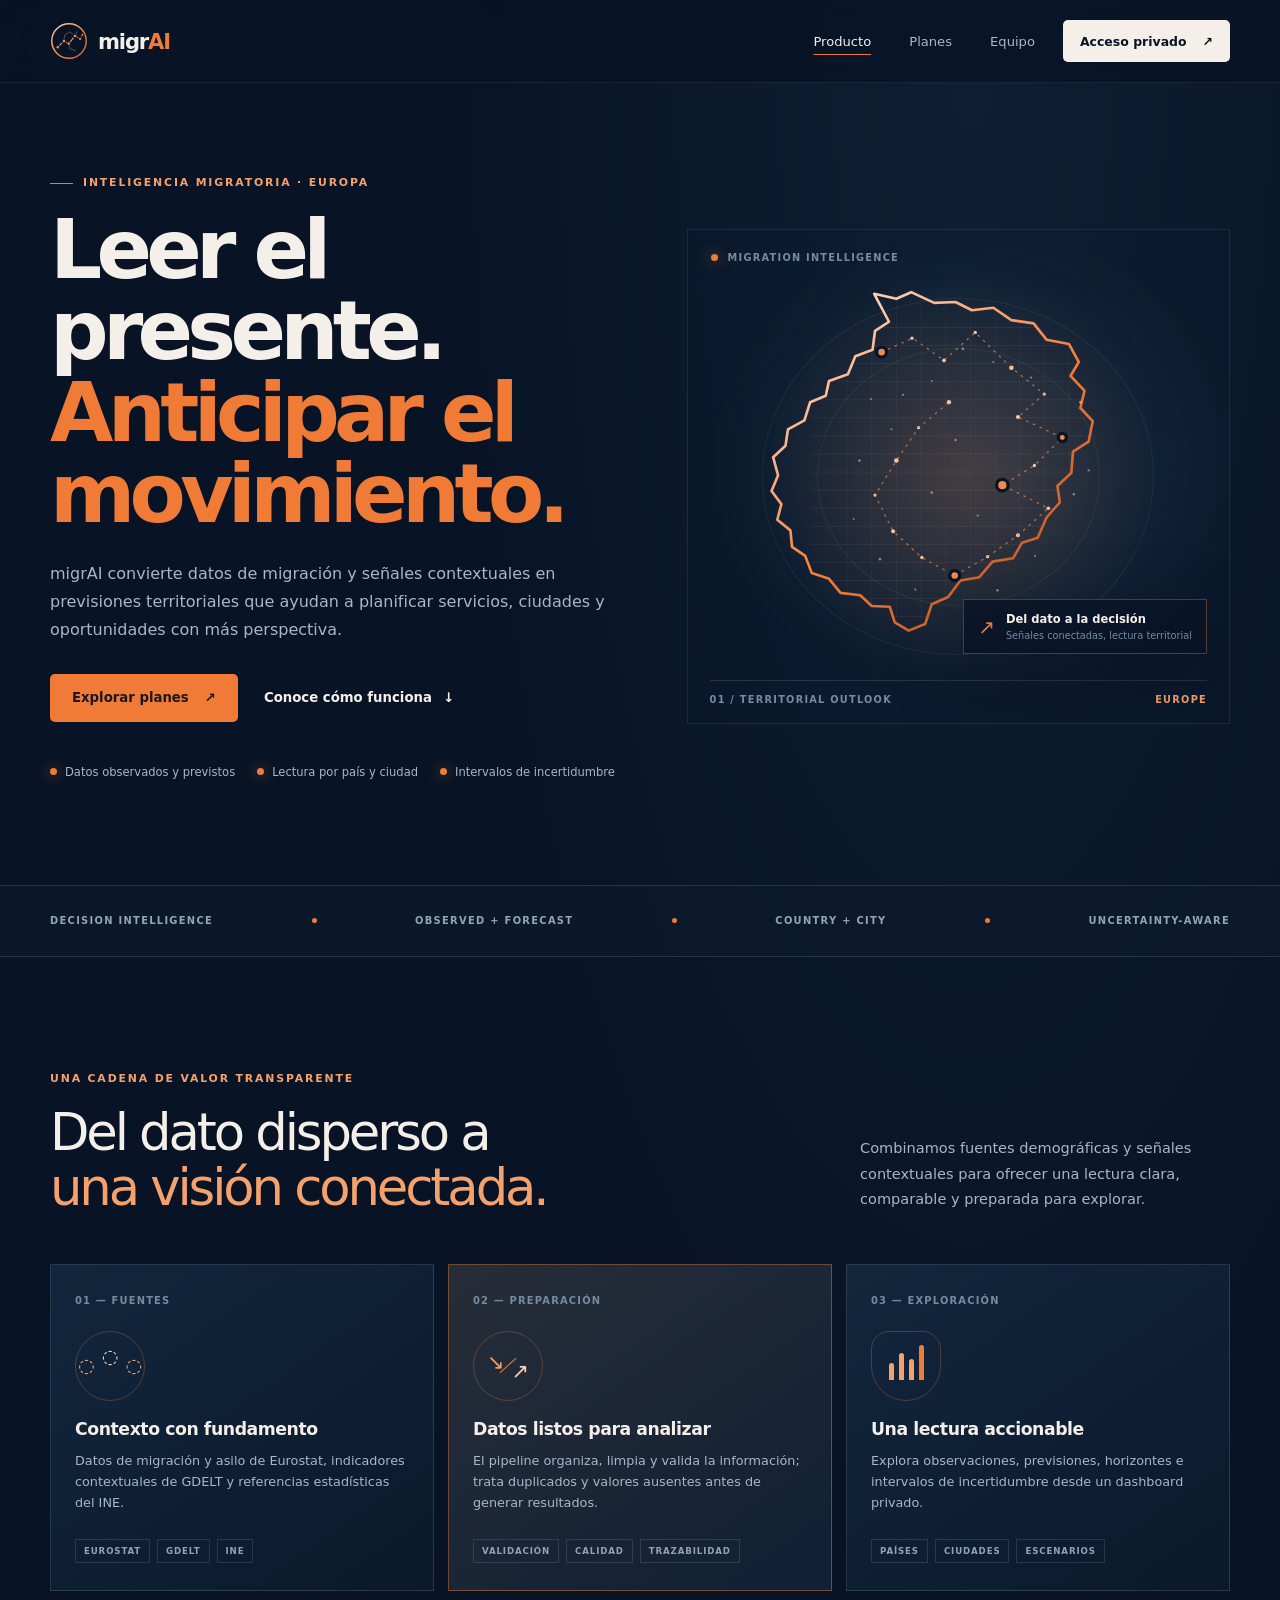
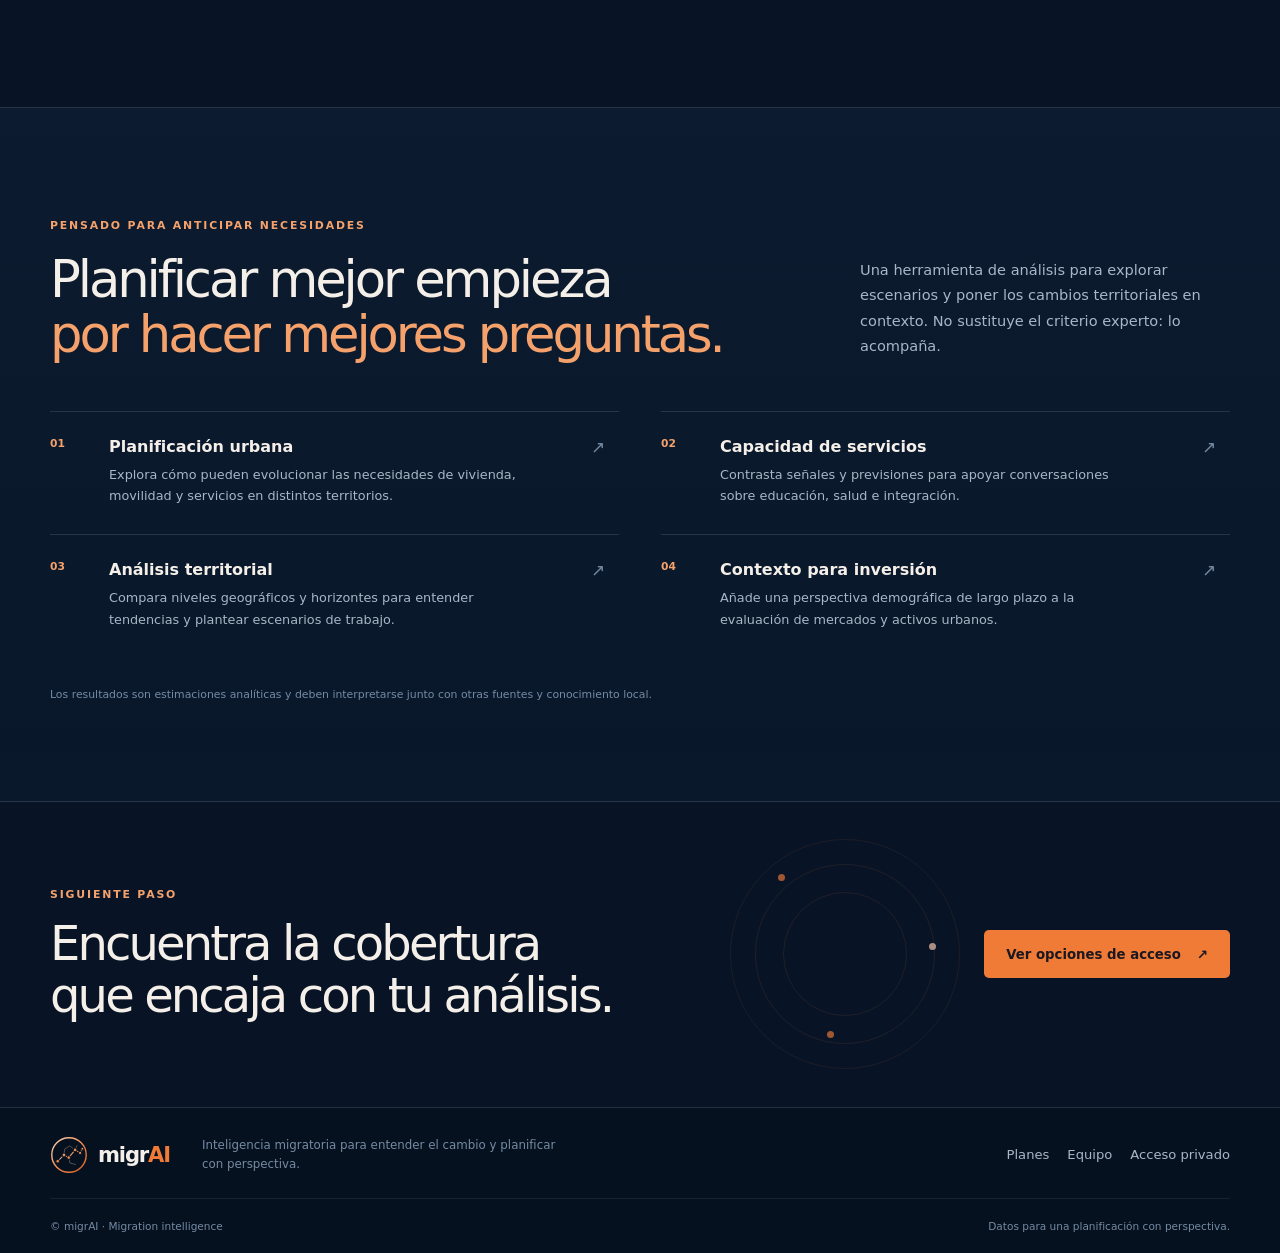
==== commit 40fa502c: "Expand team profiles and standardize migrAI casing" ====
--- a/index.html
+++ b/index.html
@@ -4,8 +4,8 @@
     <meta charset="UTF-8" />
     <meta name="viewport" content="width=device-width, initial-scale=1.0" />
     <meta name="theme-color" content="#081426" />
-    <meta name="description" content="MigrAI transforma datos de migración en previsiones territoriales para ayudar a planificar con perspectiva." />
-    <title>MigrAI — Inteligencia migratoria</title>
+    <meta name="description" content="migrAI transforma datos de migración en previsiones territoriales para ayudar a planificar con perspectiva." />
+    <title>migrAI — Inteligencia migratoria</title>
     <link rel="icon" href="migrai-mark.svg" type="image/svg+xml" />
     <link rel="stylesheet" href="styles.css" />
     <script>
@@ -20,7 +20,7 @@
   <body>
     <header class="site-header">
       <div class="container header-inner">
-        <a class="brand" href="./" aria-label="MigrAI, inicio">
+        <a class="brand" href="./" aria-label="migrAI, inicio">
           <img class="brand-mark" src="migrai-mark.svg" alt="" />
           <span class="brand-name">migr<span>AI</span></span>
         </a>
@@ -39,7 +39,7 @@
           <p class="eyebrow"><span class="eyebrow-line"></span> Inteligencia migratoria · Europa</p>
           <h1>Leer el presente.<br /><span>Anticipar el movimiento.</span></h1>
           <p class="hero-lede">
-            MigrAI convierte datos de migración y señales contextuales en previsiones territoriales
+            migrAI convierte datos de migración y señales contextuales en previsiones territoriales
             que ayudan a planificar servicios, ciudades y oportunidades con más perspectiva.
           </p>
           <div class="hero-actions">
@@ -134,7 +134,7 @@
         <p>Inteligencia migratoria para entender el cambio y planificar con perspectiva.</p>
         <nav aria-label="Navegación del pie"><a href="planes.html">Planes</a><a href="equipo.html">Equipo</a><a href="acceso.html">Acceso privado</a></nav>
       </div>
-      <div class="container footer-bottom"><span>© MigrAI · Migration intelligence</span><span>Datos para una planificación con perspectiva.</span></div>
+      <div class="container footer-bottom"><span>© migrAI · Migration intelligence</span><span>Datos para una planificación con perspectiva.</span></div>
     </footer>
   </body>
 </html>
--- a/styles.css
+++ b/styles.css
@@ -212,16 +212,15 @@
 
 .page-intro--team { max-width: 900px; padding-bottom: 58px; }
 .team-grid { display: grid; grid-template-columns: repeat(3, minmax(0,1fr)); gap: 17px; }
-.team-card { overflow: hidden; border: 1px solid var(--line); background: rgba(15,34,55,.85); }
+.team-card { display: flex; flex-direction: column; overflow: hidden; border: 1px solid var(--line); background: rgba(15,34,55,.85); }
 .portrait-placeholder { position: relative; display: grid; aspect-ratio: 1.16 / 1; place-items: center; overflow: hidden; border-bottom: 1px solid var(--line); background: #172b42; }
 .portrait-placeholder svg { width: min(100%, 250px); height: auto; align-self: end; transform: translateY(17px); transition: transform 250ms ease; }
 .team-card:hover .portrait-placeholder svg { transform: translateY(11px) scale(1.025); }
 .portrait-tag { position: absolute; right: 15px; bottom: 15px; display: grid; width: 30px; height: 30px; place-items: center; border: 1px solid rgba(255,255,255,.2); border-radius: 50%; color: var(--peach); background: rgba(8,20,38,.7); font-size: .7rem; font-weight: 750; }
-.team-card-body { padding: 23px; }
-.team-card-body .eyebrow { margin-bottom: 11px; font-size: .57rem; }
-.team-card h2 { min-height: 48px; margin: 0 0 16px; font-size: 1.15rem; font-weight: 600; letter-spacing: -.035em; }
-.linkedin-link { display: inline-flex; align-items: center; gap: 10px; color: var(--orange-light); font-size: .75rem; font-weight: 700; text-decoration: none; }
-.linkedin-link:hover { color: var(--peach); }
+.team-card-body { display: flex; flex: 1; flex-direction: column; padding: 23px; }
+.team-card h2 { margin: 0 0 8px; font-size: 1.12rem; font-weight: 600; letter-spacing: -.035em; }
+.team-role { margin: 0 0 16px; color: var(--orange-light); font-size: .7rem; font-weight: 700; line-height: 1.55; }
+.team-bio { margin: 0; color: var(--ink-muted); font-size: .75rem; line-height: 1.78; }
 .team-cta { margin-top: 70px; }
 .team-cta h2 { font-size: 1.9rem; }
 .portrait-disclaimer { margin: 20px 0 0; color: var(--ink-faint); font-size: .65rem; }
@@ -316,6 +315,7 @@
   .access-copy h1 { font-size: clamp(2.5rem, 5vw, 3.8rem); }
   .content-grid { grid-template-columns: 1fr; }
   .metrics-grid { grid-template-columns: repeat(2,minmax(0,1fr)); }
+  .team-grid { grid-template-columns: repeat(2,minmax(0,1fr)); }
 }
 @media (max-width: 700px) {
   .container { width: min(100% - 36px, 560px); }
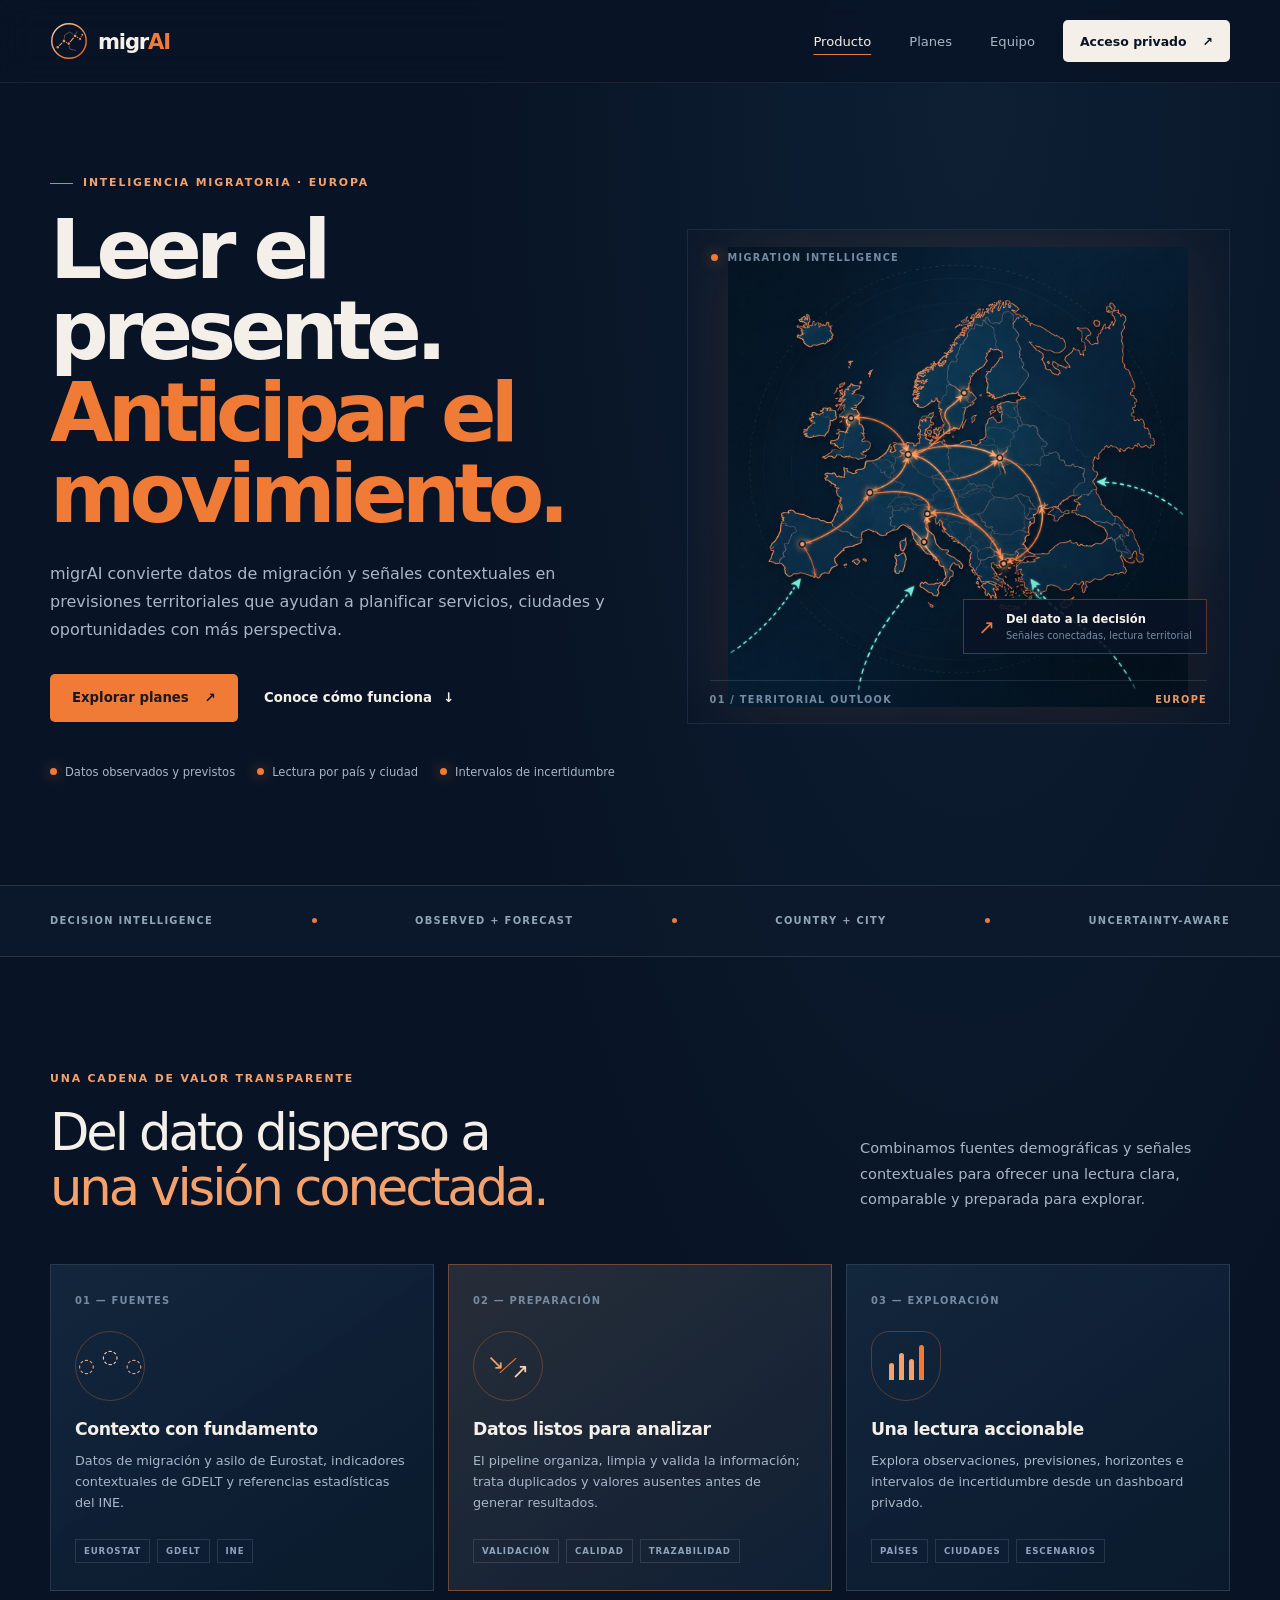
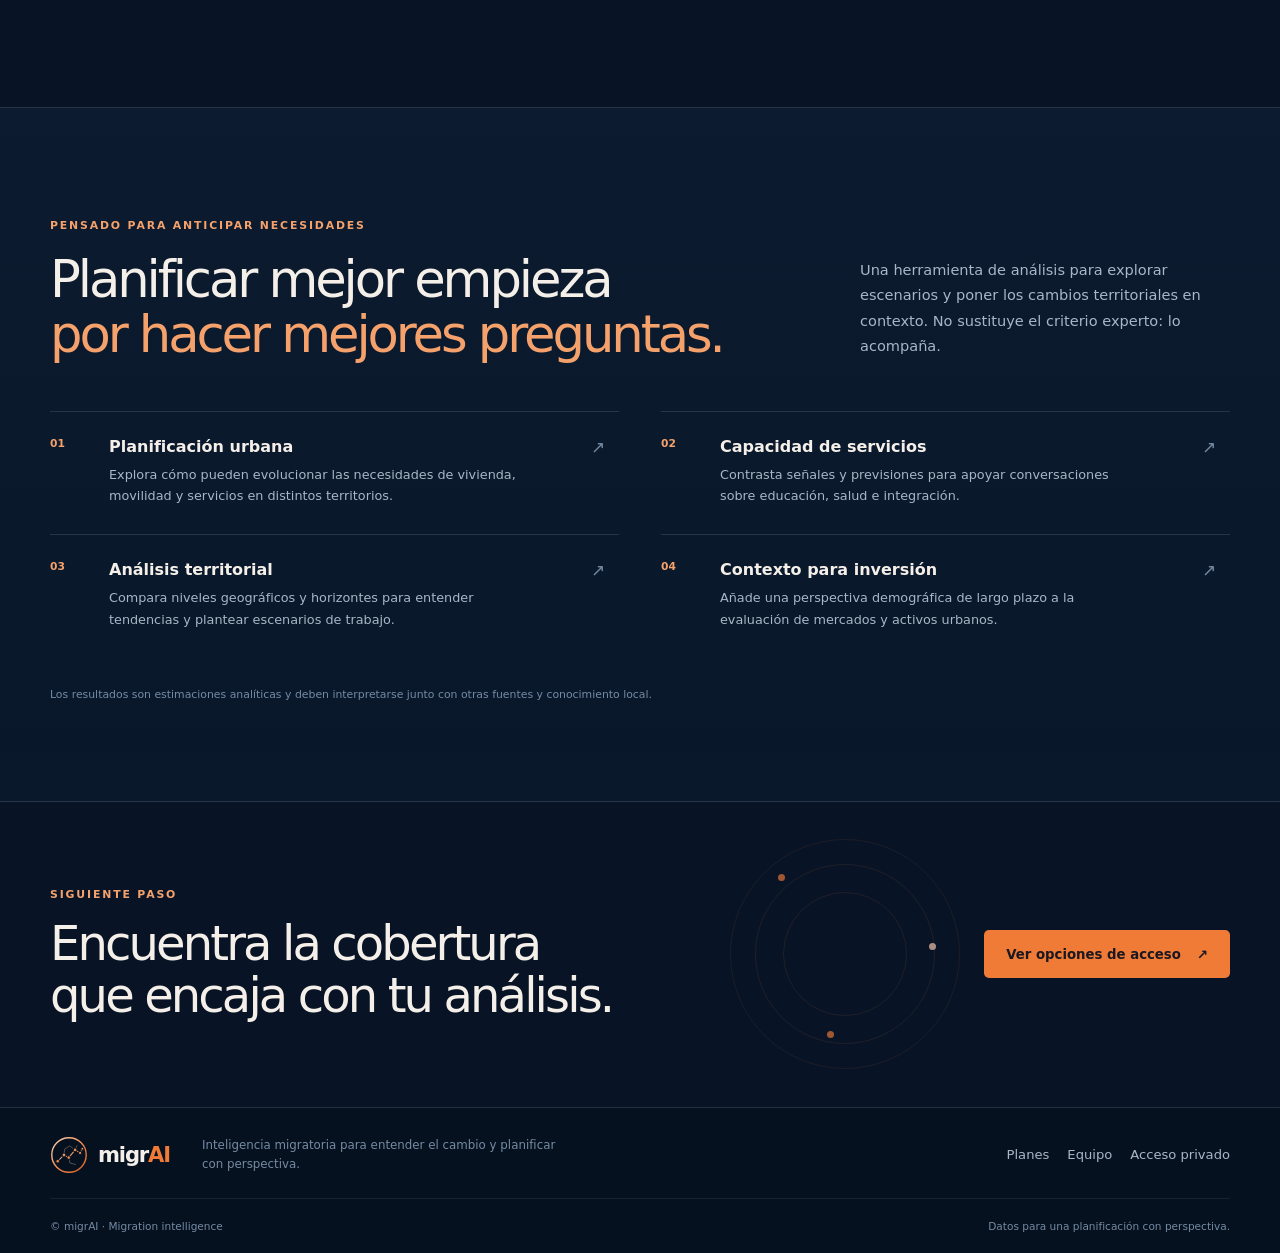
==== commit 3fac5ac1: "Replace landing hero with Europe map" ====
--- a/index.html
+++ b/index.html
@@ -52,9 +52,9 @@
             <span><i></i> Intervalos de incertidumbre</span>
           </div>
         </div>
-        <div class="hero-visual" aria-label="Representación visual de datos migratorios en la península ibérica" role="img">
+        <div class="hero-visual" aria-label="Mapa de Europa con flujos migratorios" role="img">
           <div class="visual-label visual-label--top"><span class="live-dot"></span> MIGRATION INTELLIGENCE</div>
-          <img src="iberia-network.svg" alt="" />
+          <img src="assets/europe-migration-flows.png" alt="" />
           <div class="visual-caption"><span>01 / TERRITORIAL OUTLOOK</span><span>EUROPE</span></div>
           <div class="visual-callout"><span class="callout-mark">↗</span><span><strong>Del dato a la decisión</strong><small>Señales conectadas, lectura territorial</small></span></div>
         </div>
--- a/styles.css
+++ b/styles.css
@@ -391,3 +391,914 @@
 @media (prefers-reduced-motion: reduce) {
   *, *::before, *::after { scroll-behavior: auto !important; transition-duration: .01ms !important; animation-duration: .01ms !important; }
 }
+
+/* European Outlook dashboard */
+body.dashboard-mode { min-width: 320px; background: #061324; }
+body.dashboard-mode::before { display: none; }
+body.dashboard-mode .site-header,
+body.dashboard-mode .site-footer { display: none; }
+body.dashboard-mode .access-shell { width: 100%; min-height: 100vh; margin: 0; padding: 0; }
+.dashboard-app { min-height: 100vh; background: #061324; }
+.dashboard-shell-header { position: sticky; z-index: 40; top: 0; padding: 10px clamp(16px, 2.2vw, 34px) 0; border-bottom: 1px solid rgba(94, 128, 158, .25); background: rgba(7, 20, 37, .96); box-shadow: 0 9px 22px rgba(0, 0, 0, .13); backdrop-filter: blur(18px); }
+.dashboard-shell-top { display: flex; min-height: 43px; align-items: center; gap: 24px; }
+.dashboard-brand { display: flex; flex: 0 0 auto; align-items: center; gap: 8px; padding: 0; color: #f6f2ef; font-size: 1.55rem; font-weight: 700; letter-spacing: -.065em; text-decoration: none; }
+.dashboard-brand img { width: 35px; height: 35px; object-fit: contain; }
+.dashboard-brand > span > span { color: var(--orange); }
+.dashboard-public-nav { display: flex; align-items: center; gap: clamp(18px, 2.4vw, 34px); margin-left: auto; }
+.dashboard-public-nav a { color: #a8bbcf; font-size: .76rem; text-decoration: none; transition: color 160ms ease; }
+.dashboard-public-nav a:hover { color: #f5f3f1; text-decoration: underline; text-decoration-color: var(--orange); text-underline-offset: 6px; }
+.dashboard-home-link { display: inline-flex; min-height: 35px; flex: 0 0 auto; align-items: center; gap: 7px; padding: 0 11px; border: 1px solid rgba(240, 123, 55, .45); border-radius: 6px; color: #ffc091; background: rgba(240, 123, 55, .08); font-size: .65rem; font-weight: 650; text-decoration: none; transition: background 160ms ease, border-color 160ms ease; }
+.dashboard-home-link:hover { border-color: rgba(240, 123, 55, .75); background: rgba(240, 123, 55, .16); }
+.dashboard-home-link > span { color: #f28a42; font-size: .9rem; }
+.dashboard-nav { display: flex; min-width: 0; align-items: stretch; gap: 3px; margin-top: 7px; overflow-x: auto; scrollbar-width: thin; scrollbar-color: #3a566d transparent; }
+.dashboard-nav__item { position: relative; display: flex; min-width: max-content; min-height: 42px; flex: 0 0 auto; align-items: center; gap: 7px; padding: 0 11px; border: 1px solid transparent; border-radius: 6px 6px 0 0; color: #adc0d1; font-size: .69rem; line-height: 1.25; text-decoration: none; white-space: nowrap; transition: color 160ms ease, background 160ms ease; }
+.dashboard-nav__item:hover { color: #f3e5d9; background: rgba(255, 255, 255, .035); }
+.dashboard-nav__item.is-active { border-color: transparent; color: #ff9b54; background: linear-gradient(180deg, rgba(240, 123, 55, .09), transparent); box-shadow: inset 0 -2px #f28a42; font-weight: 700; }
+.nav-icon { display: grid; width: 25px; height: 25px; place-items: center; color: #9eb8cf; font-size: 1.22rem; line-height: 1; }
+.is-active .nav-icon { color: #f28a42; }
+.dashboard-main { min-width: 0; padding: 19px clamp(18px, 2vw, 32px) 27px; }
+.dashboard-topbar { display: flex; align-items: center; justify-content: space-between; gap: 22px; min-height: 64px; }
+.dashboard-title .eyebrow { margin: 0 0 4px; color: #f0985c; font-size: .57rem; letter-spacing: .14em; }
+.dashboard-title h1 { margin: 0; color: #f5f3f1; font-size: clamp(1.55rem, 2.6vw, 2.35rem); font-weight: 650; letter-spacing: -.045em; line-height: 1.08; }
+.dashboard-title > p:last-child { margin: 5px 0 0; color: #a8bbcf; font-size: .84rem; }
+.dashboard-tools { display: flex; flex: 0 0 auto; align-items: center; gap: 14px; }
+.global-search { display: flex; width: clamp(205px, 23vw, 300px); min-height: 41px; align-items: center; gap: 9px; padding: 0 11px; border: 1px solid rgba(146, 171, 194, .24); border-radius: 10px; background: rgba(16, 34, 53, .82); }
+.global-search > span { color: #f28a42; font-size: 1.4rem; line-height: 1; }
+.global-search input { min-height: 37px; padding: 0; border: 0; outline: none; background: transparent; box-shadow: none; font-size: .74rem; }
+.global-search input:focus { border: 0; box-shadow: none; }
+.icon-button { display: grid; width: 36px; height: 36px; flex: 0 0 auto; place-items: center; border: 1px solid rgba(168, 190, 208, .45); border-radius: 50%; color: #c7d4e0; background: transparent; font-size: .85rem; }
+.icon-button:hover { border-color: var(--orange); color: var(--orange-light); }
+.dashboard-profile { position: relative; }
+.profile-toggle { display: flex; align-items: center; gap: 10px; padding: 0; border: 0; color: #d6e0e9; background: transparent; }
+.profile-avatar { display: grid; width: 40px; height: 40px; place-items: center; border: 1px solid #f28a42; border-radius: 50%; color: #f5e8dd; background: #11263a; box-shadow: 0 0 0 3px rgba(242, 138, 66, .09), 0 0 15px rgba(242, 138, 66, .22); font-size: .78rem; }
+.profile-chevron { font-size: 1rem; }
+.profile-menu { position: absolute; z-index: 30; top: calc(100% + 10px); right: 0; display: grid; min-width: 220px; gap: 14px; padding: 14px; border: 1px solid var(--line); border-radius: 10px; background: #102238; box-shadow: var(--shadow); }
+.session-email { overflow-wrap: anywhere; color: #b5c4d3; font-size: .68rem; }
+.dashboard-profile .button { width: 100%; min-height: 38px; }
+.dashboard-status-row { display: flex; min-height: 34px; align-items: center; justify-content: space-between; gap: 12px; margin-bottom: 10px; color: #7790a8; font-size: .68rem; }
+.dashboard-status-row .status-badge { padding: 6px 9px; border-radius: 20px; font-size: .59rem; }
+.outlook-grid { display: grid; grid-template-columns: minmax(0, 1.08fr) minmax(355px, .92fr); grid-template-areas: "map side" "trend ranking" "insights insights"; align-items: stretch; gap: 13px; }
+.outlook-panel { min-width: 0; padding: 15px; border: 1px solid rgba(107, 137, 163, .25); border-radius: 11px; background: linear-gradient(150deg, rgba(11, 30, 49, .97), rgba(7, 23, 39, .98)); box-shadow: 0 14px 34px rgba(0, 0, 0, .11); }
+.map-panel { grid-area: map; }
+.outlook-side { grid-area: side; display: grid; min-width: 0; grid-template-rows: auto 1fr; gap: 13px; }
+.trend-panel { grid-area: trend; }
+.ranking-panel { grid-area: ranking; }
+.insights-panel { grid-area: insights; }
+.panel-heading { display: flex; align-items: flex-start; justify-content: space-between; gap: 12px; margin-bottom: 12px; }
+.panel-heading--wrap { flex-wrap: wrap; }
+.panel-heading h2 { margin: 0; color: #f1f3f5; font-size: .95rem; font-weight: 650; letter-spacing: -.02em; }
+.panel-heading p { margin: 4px 0 0; color: #9db1c5; font-size: .73rem; line-height: 1.4; }
+.panel-controls { width: min(190px, 45%); }
+.panel-controls select, .map-toolbar select, .compact-select { min-height: 34px; padding: 0 10px; border-radius: 7px; color: #dce6ef; background: #0d2034; font-size: .7rem; }
+.map-toolbar { position: relative; z-index: 2; display: flex; align-items: center; justify-content: space-between; gap: 8px; margin: 0 0 6px; pointer-events: none; }
+.map-toolbar select, .map-controls { pointer-events: auto; }
+.map-toolbar select { max-width: min(190px, 45%); }
+.map-controls { display: flex; flex: 0 0 auto; align-items: center; gap: 7px; }
+.map-wrap { position: relative; min-height: 292px; margin: 8px -2px 0; overflow: hidden; border-radius: 8px; background: radial-gradient(ellipse at 50% 55%, rgba(18, 45, 67, .58), rgba(7, 21, 36, .3) 67%, transparent 100%); }
+.europe-map { display: grid; min-height: 292px; place-items: center; }
+.map-svg { display: block; width: 100%; height: 100%; min-height: 292px; overflow: hidden; touch-action: pan-y; }
+.map-svg.is-pannable { cursor: grab; touch-action: none; }
+.map-svg.is-panning { cursor: grabbing; }
+.map-country { stroke-linejoin: round; transition: fill 180ms ease, stroke 180ms ease, opacity 180ms ease; }
+.map-country:not(.is-data-country) { opacity: .82; }
+.map-country.is-data-country { cursor: pointer; }
+.map-country.is-data-country:hover, .map-country.is-data-country:focus { stroke: #fff1e5 !important; stroke-width: 1.9 !important; filter: drop-shadow(0 0 4px rgba(255, 151, 75, .65)); outline: none; }
+.map-zoom { display: grid; overflow: hidden; border: 1px solid rgba(150, 176, 199, .27); border-radius: 7px; background: rgba(10, 27, 44, .92); }
+.map-zoom button { width: 31px; height: 31px; border: 0; border-bottom: 1px solid rgba(150, 176, 199, .15); color: #eaf0f5; background: transparent; font-size: 1.04rem; }
+.map-zoom button:last-child { border-bottom: 0; font-size: .83rem; }
+.map-zoom button:hover { color: var(--orange-light); background: rgba(242, 138, 66, .1); }
+.map-pan-controls { display: grid; width: 68px; height: 68px; grid-template-columns: repeat(3, 22px); grid-template-rows: repeat(3, 22px); align-items: center; justify-items: center; border: 1px solid rgba(150, 176, 199, .27); border-radius: 8px; background: rgba(10, 27, 44, .92); }
+.map-pan-controls button { display: grid; width: 22px; height: 22px; place-items: center; padding: 0; border: 0; border-radius: 4px; color: #dce6ef; background: transparent; font-size: .73rem; line-height: 1; }
+.map-pan-controls button:hover { color: var(--orange-light); background: rgba(242, 138, 66, .13); }
+.map-pan-center { color: #617990; font-size: .75rem; }
+.map-zoom button:disabled, .map-pan-controls button:disabled { opacity: .38; cursor: not-allowed; }
+.map-marker { vector-effect: non-scaling-stroke; }
+.map-marker--capital { cursor: help; }
+.map-marker__capital-dot { fill: #ffd2b6; stroke: #24160f; stroke-width: 1.066; }
+.map-marker--city { cursor: pointer; }
+.map-marker__hit-area { fill: transparent; pointer-events: all; }
+.map-marker__city-halo { fill: #0a1b2c; stroke: #8ed9f4; stroke-width: 1.334; }
+.map-marker__city-dot { fill: #ff9a4d; stroke: #fff1e5; stroke-width: 1; }
+.map-marker--city:hover .map-marker__city-halo, .map-marker--city:focus .map-marker__city-halo { fill: rgba(86, 177, 215, .25); stroke: #d9f5ff; stroke-width: 1.732; }
+.map-marker:focus { outline: none; filter: drop-shadow(0 0 5.32px rgba(142, 217, 244, .9)); }
+.map-tooltip { position: absolute; z-index: 5; display: grid; min-width: 110px; max-width: min(220px, calc(100% - 16px)); gap: 4px; padding: 7px 9px; border: 1px solid rgba(240, 123, 55, .36); border-radius: 8px; color: #eaf0f4; background: rgba(7, 19, 33, .97); box-shadow: 0 12px 24px rgba(0, 0, 0, .3); pointer-events: none; }
+.map-tooltip strong { font-size: .7rem; }
+.map-tooltip span { color: #f7a064; font-size: .66rem; }
+.map-tooltip small { color: #94a8bc; font-size: .56rem; }
+.map-interaction-note { margin: 7px 2px 9px; color: #91a8bd; font-size: .62rem; line-height: 1.5; }
+.map-empty, .quiet-empty { display: grid; min-height: 175px; place-items: center; color: #8399ae; font-size: .7rem; line-height: 1.5; text-align: center; }
+.map-empty { min-height: 260px; padding: 30px; }
+.map-footer { display: flex; align-items: center; justify-content: space-between; gap: 12px; padding: 9px 2px 0; border-top: 1px solid rgba(119, 145, 168, .13); color: #9eb0c1; font-size: .64rem; }
+.map-source { color: #748aa0; white-space: nowrap; }
+.map-legend { display: flex; align-items: center; gap: 7px; font-variant-numeric: tabular-nums; }
+.map-legend__bar { display: inline-block; width: 105px; height: 9px; border-radius: 4px; background: linear-gradient(90deg, #754322, #c65f23, #ff9448, #ffd0a8); }
+.map-legend__bar.is-diverging { background: linear-gradient(90deg, #47718d, #20354a 50%, #ff9a4d); }
+.map-legend__nodata { display: inline-flex; align-items: center; gap: 4px; margin-left: 6px; color: #8397a9; }
+.map-legend__nodata i { width: 9px; height: 9px; border-radius: 2px; background: #11243a; }
+.coverage-note { text-align: right; }
+.timeline-panel { padding-bottom: 13px; }
+.timeline-year { flex: 0 0 auto; color: #f2944e; font-size: .88rem; font-weight: 700; font-variant-numeric: tabular-nums; }
+.time-periods { display: flex; justify-content: space-between; gap: 8px; margin: 9px 9px 7px; color: #f19a57; font-size: .65rem; font-weight: 650; }
+.time-periods span:last-child { color: #f0a36e; }
+.timeline-markers { display: flex; min-height: 45px; align-items: center; gap: 4px; padding: 2px 4px; overflow-x: auto; scrollbar-color: #39516a transparent; }
+.timeline-marker { position: relative; display: grid; min-width: 38px; height: 39px; flex: 1 0 34px; place-items: end center; padding: 0 3px 2px; border: 0; color: #9eb2c6; background: transparent; font-size: .63rem; font-variant-numeric: tabular-nums; }
+.timeline-marker::before { position: absolute; top: 3px; left: 50%; width: 8px; height: 8px; border: 1px solid #ee924e; border-radius: 50%; background: #f28a42; content: ""; transform: translateX(-50%); }
+.timeline-marker.is-forecast::before { border: 1.5px solid #ff9a4d; background: #0b1c2d; }
+.timeline-marker.is-selected { color: #fff1e6; font-weight: 750; }
+.timeline-marker.is-selected::before { width: 10px; height: 10px; box-shadow: 0 0 9px rgba(242, 138, 66, .8); }
+.timeline-controls { display: grid; grid-template-columns: 31px minmax(40px, 1fr) 31px auto; align-items: center; gap: 8px; margin-top: 5px; }
+.timeline-controls input[type="range"] { min-height: 20px; padding: 0; border: 0; accent-color: #f28a42; background: transparent; box-shadow: none; }
+.small-control, .play-control { min-height: 29px; padding: 0 8px; border: 1px solid rgba(139, 164, 187, .25); border-radius: 6px; color: #b7c8d7; background: #0d2033; font-size: .62rem; }
+.small-control:disabled { opacity: .38; cursor: not-allowed; }
+.play-control { min-width: 67px; border-color: rgba(240, 123, 55, .36); color: #f1a26c; }
+.horizon-cards { display: grid; grid-template-columns: repeat(3, minmax(0, 1fr)); gap: 9px; }
+.horizon-card { position: relative; display: grid; min-width: 0; min-height: 138px; grid-template-columns: 32px minmax(0, 1fr); align-content: start; column-gap: 8px; row-gap: 4px; padding: 12px 10px 10px; border: 1px solid rgba(112, 141, 166, .22); border-radius: 9px; background: linear-gradient(145deg, rgba(16, 37, 57, .9), rgba(9, 25, 42, .9)); }
+.horizon-card__icon { display: grid; width: 31px; height: 31px; grid-row: span 2; place-items: center; border-radius: 8px; color: #ff9b4e; background: rgba(240, 123, 55, .15); font-size: 1.08rem; }
+.horizon-card h3 { align-self: center; margin: 0; color: #e5edf3; font-size: .7rem; font-weight: 650; line-height: 1.3; }
+.horizon-card__target { grid-column: 2; color: #f2a268; font-size: .63rem; }
+.horizon-card strong { grid-column: 1 / -1; margin-top: 5px; overflow-wrap: anywhere; color: #f5f2ed; font-size: clamp(.94rem, 1.3vw, 1.23rem); font-weight: 700; font-variant-numeric: tabular-nums; }
+.horizon-card small { grid-column: 1 / -1; color: #94a9be; font-size: .6rem; line-height: 1.45; }
+.chart-legend { display: flex; flex-wrap: wrap; gap: 12px; color: #9eafc0; font-size: .63rem; }
+.chart-legend span { display: inline-flex; align-items: center; gap: 5px; }
+.legend-dot { display: inline-block; width: 8px; height: 8px; border-radius: 50%; }
+.legend-dot--observed { background: #ffd2b6; }
+.legend-dot--forecast { border: 1.5px solid #ff994e; background: transparent; }
+.trend-chart { min-height: 260px; }
+.trend-chart svg { display: block; width: 100%; height: 260px; overflow: visible; }
+.chart-gridline { stroke: rgba(114, 143, 167, .19); stroke-width: 1; }
+.chart-axis-label { fill: #90a7bc; font-size: 10px; }
+.chart-axis-title { fill: #94aac0; font-size: 10px; }
+.chart-line { fill: none; stroke-linecap: round; stroke-linejoin: round; }
+.chart-line--observed { stroke: #ffd2b6; stroke-width: 2.6; }
+.chart-line--forecast { stroke: #f28a42; stroke-width: 2.2; stroke-dasharray: 6 5; }
+.chart-forecast-divider { stroke: #ef8e45; stroke-width: 1.3; stroke-dasharray: 4 4; opacity: .86; }
+.chart-point--observed { fill: #ffd2b6; stroke: #ffe6d7; stroke-width: 1.2; }
+.chart-point--forecast { fill: #0b1d30; stroke: #ff974b; stroke-width: 2; }
+.compact-select { width: auto; min-width: 90px; }
+.ranking-controls { display: flex; flex-wrap: wrap; gap: 6px; }
+.ranking-list { display: grid; gap: 4px; margin: 0; padding: 0; list-style: none; }
+.ranking-row { display: grid; width: 100%; min-height: 32px; grid-template-columns: 25px 29px minmax(74px, .7fr) minmax(55px, 1fr) auto; align-items: center; gap: 7px; padding: 3px 5px; border: 1px solid transparent; border-radius: 6px; color: #dbe5ec; background: transparent; text-align: left; }
+.ranking-row:hover, .ranking-row.is-selected { border-color: rgba(240, 123, 55, .39); background: rgba(240, 123, 55, .07); }
+.ranking-row__rank { color: #b6c4d0; font-size: .61rem; font-variant-numeric: tabular-nums; text-align: center; }
+.ranking-row__code { display: grid; width: 25px; height: 21px; place-items: center; border-radius: 4px; color: #e7c4a8; background: #26384b; font-size: .48rem; font-weight: 700; }
+.ranking-row__name { overflow: hidden; font-size: .68rem; text-overflow: ellipsis; white-space: nowrap; }
+.ranking-row__bar { display: block; height: 9px; overflow: hidden; border-radius: 5px; background: #142b40; }
+.ranking-row__bar i { display: block; height: 100%; border-radius: inherit; background: linear-gradient(90deg, #f28a42, #ffb16c); box-shadow: 0 0 8px rgba(240, 123, 55, .2); }
+.ranking-row__bar.is-negative i { background: linear-gradient(90deg, #47718d, #79a6c4); }
+.ranking-row strong { min-width: 44px; color: #e9edf0; font-size: .66rem; font-weight: 650; font-variant-numeric: tabular-nums; text-align: right; }
+.insights-panel { padding: 12px 16px; }
+.insights-panel .panel-heading { margin-bottom: 8px; }
+.insights-list { display: grid; grid-template-columns: repeat(3, minmax(0, 1fr)); }
+.insight-item { display: grid; grid-template-columns: 31px minmax(0, 1fr); gap: 10px; padding: 3px 15px; border-right: 1px solid rgba(137, 160, 180, .18); }
+.insight-item:first-child { padding-left: 0; }
+.insight-item:last-child { padding-right: 0; border-right: 0; }
+.insight-number { display: grid; width: 27px; height: 27px; place-items: center; border: 1px solid #e9853e; border-radius: 50%; color: #f49a54; background: rgba(242, 138, 66, .1); font-size: .72rem; }
+.insight-item h3 { margin: 0; color: #eff2f3; font-size: .72rem; }
+.insight-item strong { display: block; margin-top: 4px; color: #f5a069; font-size: .8rem; }
+.insight-item p { margin: 4px 0 0; color: #9db0c2; font-size: .65rem; line-height: 1.45; }
+.help-dialog { position: fixed; width: min(430px, calc(100% - 32px)); padding: 27px; border: 1px solid rgba(240, 123, 55, .42); border-radius: 14px; color: #e9eef2; background: #0b1d30; box-shadow: 0 25px 90px rgba(0, 0, 0, .55); }
+.help-dialog::backdrop { background: rgba(1, 8, 17, .72); backdrop-filter: blur(4px); }
+.help-dialog form { position: absolute; top: 11px; right: 12px; }
+.dialog-close { border: 0; color: #acbac8; background: transparent; font-size: 1.5rem; }
+.help-dialog .eyebrow { color: var(--orange-light); font-size: .58rem; letter-spacing: .12em; }
+.help-dialog h2 { margin: 10px 0; font-size: 1.25rem; }
+.help-dialog p:not(.eyebrow) { color: #afbdca; font-size: .78rem; line-height: 1.65; }
+.help-run-note { padding-top: 10px; border-top: 1px solid var(--line); font-size: .66rem !important; }
+.sr-only { position: absolute; width: 1px; height: 1px; padding: 0; overflow: hidden; clip: rect(0, 0, 0, 0); white-space: nowrap; clip-path: inset(50%); }
+
+@media (max-width: 1120px) {
+  .dashboard-shell-top { gap: 15px; }
+  .dashboard-public-nav { gap: 18px; }
+  .dashboard-public-nav a { font-size: .7rem; }
+  .dashboard-nav__item { padding-inline: 9px; font-size: .65rem; }
+  .outlook-grid { grid-template-columns: minmax(0, 1fr); grid-template-areas: "map" "side" "trend" "ranking" "insights"; }
+  .outlook-side { grid-template-columns: minmax(0, 1.2fr) minmax(0, 1fr); grid-template-rows: auto; align-items: stretch; }
+  .horizon-cards { align-self: stretch; }
+  .horizon-card { min-height: 100%; }
+}
+@media (max-width: 760px) {
+  .dashboard-app { display: block; }
+  .dashboard-shell-header { padding: 8px 12px 0; }
+  .dashboard-shell-top { display: grid; grid-template-columns: minmax(0, 1fr) auto; gap: 4px 10px; }
+  .dashboard-brand { grid-column: 1; grid-row: 1; padding: 0 2px; font-size: 1.35rem; }
+  .dashboard-brand img { width: 28px; height: 28px; }
+  .dashboard-public-nav { grid-column: 1 / -1; grid-row: 2; justify-content: center; gap: clamp(28px, 12vw, 54px); margin: 3px 0 0; padding: 7px 0 6px; border-top: 1px solid rgba(94, 128, 158, .16); }
+  .dashboard-home-link { grid-column: 2; grid-row: 1; min-height: 33px; }
+  .dashboard-nav { gap: 3px; margin-top: 4px; overflow-x: auto; }
+  .dashboard-nav__item { min-height: 36px; gap: 6px; padding: 0 9px; font-size: .64rem; }
+  .dashboard-nav__item .nav-icon { width: 18px; height: 19px; font-size: 1rem; }
+  .dashboard-main { padding: 17px 13px 24px; }
+  .dashboard-topbar { align-items: flex-start; flex-direction: column; gap: 12px; }
+  .dashboard-tools { width: 100%; }
+  .global-search { flex: 1; width: auto; }
+  .dashboard-profile { margin-left: auto; }
+  .dashboard-status-row { margin-top: 7px; }
+  .outlook-side { grid-template-columns: 1fr; }
+  .horizon-card { min-height: 122px; }
+  .insights-list { grid-template-columns: 1fr; gap: 10px; }
+  .insight-item, .insight-item:first-child, .insight-item:last-child { padding: 8px 0; border-right: 0; border-bottom: 1px solid rgba(137, 160, 180, .15); }
+  .insight-item:last-child { border-bottom: 0; }
+}
+@media (max-width: 480px) {
+  .dashboard-title h1 { font-size: 1.58rem; }
+  .dashboard-title > p:last-child { font-size: .73rem; }
+  .dashboard-tools { gap: 9px; }
+  .dashboard-status-row { align-items: flex-start; flex-direction: column; }
+  .outlook-panel { padding: 12px; }
+  .panel-heading { flex-direction: column; }
+  .panel-controls { width: 100%; }
+  .panel-controls select { width: 100%; }
+  .map-toolbar select { max-width: calc(100% - 150px); }
+  .map-wrap, .europe-map, .map-svg { min-height: 245px; }
+  .map-empty { min-height: 220px; }
+  .map-footer { align-items: flex-start; flex-direction: column; }
+  .coverage-note { text-align: left; }
+  .horizon-cards { grid-template-columns: 1fr; }
+  .horizon-card { min-height: 105px; grid-template-columns: 34px minmax(0, 1fr); }
+  .horizon-card strong, .horizon-card small { grid-column: 2; }
+  .timeline-markers { margin-inline: -4px; }
+  .timeline-controls { grid-template-columns: 28px minmax(30px, 1fr) 28px auto; gap: 5px; }
+  .play-control { min-width: 59px; padding-inline: 5px; }
+  .trend-chart, .trend-chart svg { min-height: 225px; height: 225px; }
+  .ranking-row { grid-template-columns: 21px 25px minmax(65px, .65fr) minmax(36px, .8fr) auto; gap: 5px; }
+  .ranking-row__name { font-size: .6rem; }
+  .ranking-row strong { min-width: 38px; font-size: .56rem; }
+}
+
+/* Country Intelligence */
+.dashboard-page[hidden] { display: none !important; }
+.country-page { display: grid; gap: 13px; }
+.country-kpi-grid { display: grid; grid-template-columns: repeat(6, minmax(0, 1fr)); gap: 11px; }
+.country-selector-panel { grid-column: span 2; display: flex; flex-direction: column; justify-content: space-between; min-height: 122px; }
+.country-selector-panel .panel-heading { margin-bottom: 10px; }
+.country-select-wrap { display: flex; min-height: 44px; align-items: center; gap: 10px; padding: 0 12px; border: 1px solid rgba(146, 171, 194, .25); border-radius: 8px; background: #0d2034; }
+.country-selector-icon { color: var(--orange-light); font-size: 1.2rem; }
+.country-select-wrap select { width: 100%; min-width: 0; min-height: 40px; border: 0; color: #e7edf2; background: transparent; font-size: .78rem; }
+.country-kpi { display: flex; min-width: 0; min-height: 122px; align-items: flex-start; gap: 10px; padding: 14px 12px; }
+.country-kpi__icon { display: grid; width: 31px; height: 31px; flex: 0 0 auto; place-items: center; border-radius: 8px; color: #ff9b4e; background: rgba(240, 123, 55, .15); font-size: 1.05rem; }
+.country-kpi h2, .country-forecast-kpi h2 { margin: 1px 0 7px; color: #dfe7ed; font-size: .68rem; font-weight: 650; line-height: 1.35; }
+.country-kpi strong, .country-forecast-kpi strong { display: block; overflow-wrap: anywhere; color: #f4f1ec; font-size: clamp(.95rem, 1.25vw, 1.22rem); font-variant-numeric: tabular-nums; }
+.country-kpi p { margin: 6px 0 0; color: #94a9be; font-size: .59rem; line-height: 1.4; }
+.country-forecast-cards { display: contents; }
+.country-forecast-kpi { display: flex; min-width: 0; min-height: 122px; flex-direction: column; gap: 4px; padding: 14px 13px; }
+.country-forecast-kpi__target { display: block; min-height: 18px; color: #f2a268; font-size: .63rem; font-variant-numeric: tabular-nums; }
+.country-forecast-kpi small { margin-top: auto; color: #94a9be; font-size: .59rem; line-height: 1.45; }
+.country-history-panel { padding: 16px 17px 12px; }
+.country-history-heading { align-items: center; margin-bottom: 9px; }
+.country-chart-tools { display: flex; flex-wrap: wrap; align-items: center; justify-content: flex-end; gap: 7px; }
+.country-chart-tools select { min-height: 32px; }
+.chart-zoom { display: flex; overflow: hidden; border: 1px solid rgba(139, 164, 187, .25); border-radius: 6px; background: #0d2033; }
+.chart-zoom button { min-width: 31px; min-height: 31px; padding: 0 8px; border: 0; border-right: 1px solid rgba(139, 164, 187, .18); color: #c5d2de; background: transparent; font-size: .68rem; }
+.chart-zoom button:last-child { border-right: 0; font-size: .61rem; }
+.chart-zoom button:hover { color: var(--orange-light); background: rgba(242, 138, 66, .1); }
+.country-chart-legend { display: flex; flex-wrap: wrap; align-items: center; gap: 10px 16px; margin: 3px 0 0; color: #9eafc0; font-size: .64rem; }
+.country-chart-legend > span, .country-chart-legend label { display: inline-flex; align-items: center; gap: 6px; }
+.country-chart-legend label { cursor: pointer; }
+.country-chart-legend input { width: 13px; height: 13px; margin: 0; accent-color: var(--orange); }
+.country-chart-legend input:disabled { cursor: not-allowed; opacity: .45; }
+.legend-line { display: inline-block; width: 20px; height: 0; border-top: 2px solid #ffd2b6; }
+.legend-line--forecast { border-color: #f28a42; border-top-style: dashed; }
+.country-band-note { color: #738ba2; font-size: .58rem; }
+.country-history-chart { min-height: 345px; margin-top: 5px; }
+.country-history-chart svg { display: block; width: 100%; height: 410px; }
+.country-history-panel .country-chart-footnote { margin: -3px 0 0; color: #748ba2; font-size: .58rem; line-height: 1.55; }
+.chart-divider-label { fill: #f3a16a; font-size: 9px; }
+.country-uncertainty-band--95 { fill: #ef8e45; fill-opacity: .12; stroke: #ef8e45; stroke-opacity: .13; }
+.country-uncertainty-band--80 { fill: #f28a42; fill-opacity: .22; stroke: #f28a42; stroke-opacity: .22; }
+.country-analysis-grid { display: grid; grid-template-columns: minmax(0, 1.05fr) minmax(0, .95fr) minmax(0, .85fr); align-items: stretch; gap: 13px; }
+.country-analysis-grid > section { min-width: 0; }
+.country-mini-chart { min-height: 205px; }
+.country-mini-chart svg { display: block; width: 100%; height: 205px; }
+.chart-zero-line { stroke: rgba(185, 204, 220, .42); }
+.country-change-bar { fill: #fb984e; }
+.country-change-bar.is-negative { fill: #5c91b2; }
+.analysis-note { margin: 9px 0 0; color: #8399ae; font-size: .61rem; line-height: 1.55; }
+.forecast-compare-list { display: grid; gap: 13px; padding-top: 2px; }
+.forecast-compare-item { min-width: 0; padding-bottom: 10px; border-bottom: 1px solid rgba(119, 145, 168, .13); }
+.forecast-compare-item:last-child { padding-bottom: 0; border-bottom: 0; }
+.forecast-compare-item__heading { display: flex; flex-wrap: wrap; align-items: baseline; justify-content: space-between; gap: 4px 10px; }
+.forecast-compare-item__heading strong { color: #eaf0f4; font-size: .69rem; }
+.forecast-compare-item__heading span { color: #f2a067; font-size: .62rem; text-align: right; }
+.forecast-change-track { position: relative; height: 10px; margin: 9px 0 6px; border-radius: 5px; background: linear-gradient(90deg, #132b40, #1a3043 50%, #132b40); }
+.forecast-change-track__zero { position: absolute; top: -3px; bottom: -3px; left: 50%; width: 1px; background: rgba(205, 220, 233, .55); }
+.forecast-change-track__bar { position: absolute; top: 0; height: 100%; border-radius: inherit; background: linear-gradient(90deg, #f28a42, #ffb16c); }
+.forecast-change-track__bar.is-negative { background: linear-gradient(90deg, #5584a1, #89b5d0); }
+.forecast-compare-item p { margin: 0; color: #879cb1; font-size: .58rem; line-height: 1.45; }
+.reliability-metrics { display: grid; gap: 7px; }
+.reliability-metrics article { display: grid; grid-template-columns: .72fr 1fr; gap: 4px 8px; padding: 9px 10px; border: 1px solid rgba(112, 141, 166, .2); border-radius: 7px; background: rgba(13, 31, 50, .65); }
+.reliability-metrics span { color: #a8bbcd; font-size: .66rem; font-weight: 650; }
+.reliability-metrics strong { color: #e7ecf0; font-size: .68rem; text-align: right; }
+.reliability-metrics small { grid-column: 1 / -1; color: #7f94a8; font-size: .56rem; }
+.city-explorer-panel { padding: 15px 17px 17px; }
+.city-explorer-panel .panel-heading { align-items: flex-end; }
+.city-explorer-panel .panel-heading .eyebrow { margin-bottom: 4px; font-size: .54rem; }
+.city-explorer-panel .panel-heading h2 { font-size: 1rem; }
+.city-concept-note { display: flex; align-items: flex-start; gap: 11px; margin: 2px 0 13px; padding: 10px 12px; border: 1px solid rgba(240, 123, 55, .23); border-radius: 8px; background: rgba(240, 123, 55, .055); }
+.city-concept-note > span { color: var(--orange-light); font-size: 1.1rem; }
+.city-concept-note p { margin: 0; color: #a3b5c6; font-size: .66rem; line-height: 1.55; }
+.city-concept-note strong { color: #e5eaf0; }
+.city-explorer-layout { display: grid; grid-template-columns: minmax(180px, .75fr) minmax(0, 1.5fr); gap: 13px; }
+.city-selector-list { display: flex; align-content: flex-start; flex-wrap: wrap; gap: 7px; }
+.city-selector-chip { min-height: 34px; padding: 0 11px; border: 1px solid rgba(137, 163, 187, .24); border-radius: 7px; color: #bccbd8; background: rgba(15, 34, 55, .76); font-size: .65rem; }
+.city-selector-chip:hover, .city-selector-chip.is-selected { border-color: rgba(240, 123, 55, .62); color: #ffc08e; background: rgba(240, 123, 55, .1); }
+.city-snapshot { display: grid; grid-template-columns: minmax(100px, .65fr) minmax(150px, 1fr) minmax(190px, 1.3fr); align-items: center; gap: 7px 16px; padding: 13px 15px; border: 1px solid rgba(112, 141, 166, .22); border-radius: 8px; background: rgba(13, 31, 50, .7); }
+.city-snapshot h3 { margin: 0; color: #f1f2f2; font-size: .87rem; }
+.city-snapshot__measure { grid-column: 1; margin: 0; color: #8ea4b8; font-size: .58rem; line-height: 1.45; }
+.city-snapshot__latest { display: grid; gap: 3px; }
+.city-snapshot__latest span, .city-snapshot__forecasts { color: #9db0c1; font-size: .61rem; }
+.city-snapshot__latest strong { color: #f3a064; font-size: 1.05rem; }
+.city-snapshot__latest small { color: #788fa5; font-size: .59rem; }
+.city-snapshot__forecasts { display: grid; gap: 6px; }
+.city-snapshot__forecast { display: flex; justify-content: space-between; gap: 9px; padding-bottom: 5px; border-bottom: 1px solid rgba(119, 145, 168, .13); }
+.city-snapshot__forecast:last-child { padding-bottom: 0; border-bottom: 0; }
+.city-snapshot__forecast strong { color: #e9edf0; }
+.city-snapshot__location, .city-page-next-note { grid-column: 1 / -1; margin: 0; color: #71889e; font-size: .57rem; line-height: 1.5; }
+.city-empty-state { display: grid; min-height: 82px; place-items: center; padding: 16px; border: 1px dashed rgba(137, 163, 187, .25); border-radius: 8px; color: #94a9bd; font-size: .68rem; line-height: 1.6; text-align: center; }
+.country-insights-panel { padding: 12px 16px; }
+
+@media (max-width: 1280px) {
+  .country-kpi-grid { grid-template-columns: repeat(3, minmax(0, 1fr)); }
+  .country-selector-panel { grid-column: span 1; }
+  .country-analysis-grid { grid-template-columns: repeat(2, minmax(0, 1fr)); }
+  .country-reliability-panel { grid-column: span 2; }
+  .reliability-metrics { grid-template-columns: repeat(3, minmax(0, 1fr)); }
+}
+@media (max-width: 760px) {
+  .country-kpi-grid { grid-template-columns: repeat(2, minmax(0, 1fr)); }
+  .country-analysis-grid { grid-template-columns: 1fr; }
+  .country-reliability-panel { grid-column: auto; }
+  .country-chart-tools { justify-content: flex-start; }
+  .country-history-chart, .country-history-chart svg { min-height: 300px; height: 320px; }
+  .country-chart-legend { gap: 8px 12px; }
+  .city-explorer-layout { grid-template-columns: 1fr; }
+  .city-snapshot { grid-template-columns: 1fr 1fr; }
+  .city-snapshot__forecasts { grid-column: 1 / -1; }
+}
+@media (max-width: 480px) {
+  .country-kpi-grid { grid-template-columns: 1fr 1fr; gap: 8px; }
+  .country-selector-panel { grid-column: 1 / -1; }
+  .country-kpi { min-height: 110px; flex-direction: column; gap: 6px; }
+  .country-forecast-kpi { min-height: 112px; padding: 12px 10px; }
+  .country-forecast-kpi h2 { font-size: .63rem; }
+  .country-history-panel { padding: 12px 10px; }
+  .country-chart-tools { width: 100%; }
+  .country-chart-tools > label { flex: 1; }
+  .country-chart-tools select { width: 100%; }
+  .country-chart-tools .small-control { min-height: 31px; }
+  .country-history-chart, .country-history-chart svg { min-height: 260px; height: 280px; }
+  .reliability-metrics { grid-template-columns: 1fr; }
+  .city-snapshot { grid-template-columns: 1fr; }
+  .city-snapshot__measure { grid-column: auto; }
+  .city-snapshot__forecasts, .city-snapshot__location, .city-page-next-note { grid-column: auto; }
+  .city-explorer-panel .panel-heading { align-items: flex-start; }
+  .country-insights-panel .insights-list { grid-template-columns: 1fr; }
+}
+
+/* Country Benchmark */
+.benchmark-page { display: grid; gap: 13px; }
+.benchmark-selector-panel { position: relative; z-index: 4; overflow: visible; }
+.benchmark-selector-actions { display: flex; align-items: center; gap: 10px; }
+.benchmark-selector { position: relative; }
+.benchmark-selector__toggle { display: flex; width: 100%; min-height: 40px; align-items: center; justify-content: space-between; gap: 12px; padding: 0 12px; border: 1px solid rgba(146, 171, 194, .25); border-radius: 7px; color: #cbd7e2; background: #0d2034; font-size: .7rem; text-align: left; }
+.benchmark-selector__toggle > span:last-child { color: var(--orange-light); font-size: .95rem; }
+.benchmark-selector__menu { position: absolute; z-index: 8; top: calc(100% + 6px); right: 0; left: 0; display: grid; max-height: 285px; gap: 2px; overflow: auto; padding: 6px; border: 1px solid rgba(146, 171, 194, .3); border-radius: 8px; background: #0a1a2b; box-shadow: 0 18px 35px rgba(0, 0, 0, .38); }
+.benchmark-selector__menu[hidden] { display: none; }
+.benchmark-country-option { display: grid; min-height: 36px; grid-template-columns: 16px 25px minmax(0, 1fr) auto; align-items: center; gap: 8px; padding: 0 8px; border-radius: 5px; color: #d3dce5; cursor: pointer; }
+.benchmark-country-option:hover { background: rgba(148, 173, 197, .09); }
+.benchmark-country-option input { width: 14px; height: 14px; margin: 0; accent-color: var(--orange); }
+.benchmark-country-option input:disabled { cursor: not-allowed; opacity: .45; }
+.benchmark-country-option__flag { font-size: .9rem; }
+.benchmark-country-option__name { overflow: hidden; font-size: .68rem; text-overflow: ellipsis; white-space: nowrap; }
+.benchmark-country-option small { color: #8197ab; font-size: .57rem; }
+.benchmark-selected-countries { display: flex; min-height: 33px; flex-wrap: wrap; gap: 7px; margin-top: 10px; }
+.benchmark-country-chip { display: inline-flex; min-height: 30px; align-items: center; gap: 7px; padding: 0 5px 0 9px; border: 1px solid color-mix(in srgb, var(--series-color) 52%, transparent); border-radius: 7px; color: #e7edf2; background: color-mix(in srgb, var(--series-color) 9%, #0e2033); font-size: .66rem; }
+.benchmark-country-chip::before { width: 3px; height: 15px; border-radius: 2px; background: var(--series-color); content: ""; }
+.benchmark-country-chip__flag { font-size: .88rem; }
+.benchmark-country-chip button { width: 22px; height: 22px; padding: 0; border: 0; border-radius: 4px; color: #a8bac9; background: transparent; font-size: 1rem; line-height: 1; }
+.benchmark-country-chip button:hover { color: var(--ink); background: rgba(255, 255, 255, .09); }
+.benchmark-selector-panel .analysis-note { min-height: 14px; margin-top: 6px; }
+.benchmark-controls-row { display: grid; grid-template-columns: auto auto minmax(230px, 1fr); align-items: center; gap: 12px; padding: 3px 1px; }
+.benchmark-period-control, .benchmark-measure-control { display: grid; gap: 5px; }
+.benchmark-period-control > label, .benchmark-measure-control > span { color: #9eb2c5; font-size: .61rem; }
+.benchmark-period-control select { min-width: 155px; }
+.benchmark-segmented { display: inline-flex; overflow: hidden; border: 1px solid rgba(139, 164, 187, .24); border-radius: 7px; background: #0c1d30; }
+.benchmark-segmented button { min-height: 34px; padding: 0 12px; border: 0; border-right: 1px solid rgba(139, 164, 187, .16); color: #9fb1c2; background: transparent; font-size: .65rem; }
+.benchmark-segmented button:last-child { border-right: 0; }
+.benchmark-segmented button[aria-pressed="true"] { color: #1d1b1b; background: linear-gradient(105deg, #f5a16b, #fa873d); font-weight: 700; }
+.benchmark-concept-note { margin: 0; padding: 8px 11px; border: 1px solid rgba(240, 123, 55, .2); border-radius: 7px; color: #a8bac9; background: rgba(240, 123, 55, .045); font-size: .61rem; line-height: 1.45; }
+.benchmark-concept-note strong { color: #f3a16a; }
+.benchmark-trend-panel { min-width: 0; padding: 15px 17px 11px; }
+.benchmark-chart-legend { display: flex; flex-wrap: wrap; align-items: center; justify-content: flex-end; gap: 7px 12px; }
+.benchmark-chart-legend__item { display: inline-flex; align-items: center; gap: 5px; color: #c2cfdb; font-size: .59rem; white-space: nowrap; }
+.benchmark-chart-legend__item i { width: 13px; height: 3px; border-radius: 3px; background: var(--series-color); }
+.benchmark-chart-legend__item > span:nth-child(2) { font-size: .77rem; }
+.benchmark-trend-chart { min-width: 0; min-height: 365px; }
+.benchmark-trend-chart svg { display: block; width: 100%; height: 365px; overflow: visible; }
+.benchmark-gridline { stroke: #54708b; stroke-opacity: .28; }
+.benchmark-axis-line { stroke: #92a8bb; stroke-opacity: .6; }
+.benchmark-axis-label { fill: #9fb1c2; font-size: 11px; }
+.benchmark-axis-title { fill: #aebdca; font-size: 11px; }
+.benchmark-series-line { fill: none; stroke-width: 2.5; stroke-linecap: round; stroke-linejoin: round; }
+.benchmark-series-line.is-forecast { stroke-dasharray: 7 6; stroke-width: 2.2; }
+.benchmark-series-point { stroke: #081426; stroke-width: 1.4; }
+.benchmark-series-point.is-forecast { fill: #081426; stroke-width: 2.3; }
+.benchmark-forecast-divider { stroke: #f18e48; stroke-width: 1.2; stroke-dasharray: 5 5; opacity: .78; }
+.benchmark-divider-label { fill: #f1a36e; font-size: 10px; }
+.benchmark-trend-panel > .analysis-note { margin: -1px 0 0; }
+.benchmark-analysis-grid { display: grid; grid-template-columns: minmax(0, 1fr) minmax(0, 1fr); align-items: stretch; gap: 13px; }
+.benchmark-analysis-grid > section { min-width: 0; }
+.benchmark-inline-control { display: flex; align-items: center; gap: 7px; color: #9eb1c3; font-size: .61rem; }
+.benchmark-ranking-list { display: grid; gap: 10px; margin: 0; padding: 2px 0 0; list-style: none; }
+.benchmark-ranking-row { display: grid; grid-template-columns: 20px 24px minmax(72px, .8fr) minmax(50px, 1fr) auto; align-items: center; gap: 7px; }
+.benchmark-ranking-row__rank { color: #9db0c2; font-size: .66rem; text-align: center; }
+.benchmark-ranking-row__flag { font-size: .93rem; }
+.benchmark-ranking-row__name { overflow: hidden; color: #dfe7ed; font-size: .65rem; text-overflow: ellipsis; white-space: nowrap; }
+.benchmark-ranking-row__track { height: 12px; overflow: hidden; border-radius: 6px; background: #152b40; }
+.benchmark-ranking-row__track i { display: block; height: 100%; min-width: 0; border-radius: inherit; background: linear-gradient(90deg, color-mix(in srgb, var(--series-color) 76%, #fff), var(--series-color)); box-shadow: 0 0 12px color-mix(in srgb, var(--series-color) 35%, transparent); }
+.benchmark-ranking-row strong { min-width: 62px; color: #e7edf2; font-size: .66rem; font-variant-numeric: tabular-nums; text-align: right; }
+.benchmark-ranking-row small { grid-column: 3 / -1; margin-top: -6px; color: #8196aa; font-size: .54rem; }
+.benchmark-ranking-panel .quiet-empty { min-height: 120px; }
+.benchmark-heatmap-wrap { overflow: auto; }
+.benchmark-heatmap { width: 100%; border-spacing: 3px; table-layout: fixed; }
+.benchmark-heatmap th { padding: 4px 5px; color: #aabac9; font-size: .59rem; font-weight: 600; text-align: center; }
+.benchmark-heatmap th:first-child { width: min(40%, 150px); text-align: left; }
+.benchmark-heatmap__country { white-space: normal; }
+.benchmark-heatmap__country span:first-child { margin-right: 6px; font-size: .83rem; }
+.benchmark-heat-cell { display: grid; min-height: 34px; place-items: center; border: 1px solid rgba(155, 176, 195, .12); border-radius: 5px; color: #eaf1f4; background: rgba(44, 64, 83, .38); font-size: .58rem; font-variant-numeric: tabular-nums; cursor: help; }
+.benchmark-heat-cell.is-positive { border-color: rgba(242, 138, 66, calc(.12 + var(--heat-intensity) * .42)); background: rgba(242, 138, 66, calc(.1 + var(--heat-intensity) * .66)); }
+.benchmark-heat-cell.is-negative { border-color: rgba(74, 161, 201, calc(.12 + var(--heat-intensity) * .42)); background: rgba(50, 137, 180, calc(.1 + var(--heat-intensity) * .62)); }
+.benchmark-heat-cell.is-neutral { background: rgba(130, 151, 170, .22); }
+.benchmark-heat-cell.is-unavailable { color: #71869a; background: rgba(41, 58, 74, .36); }
+.benchmark-heatmap-legend { margin-top: 8px; }
+.benchmark-diverging-legend { display: grid; grid-template-columns: auto minmax(70px, 1fr) auto auto; align-items: center; gap: 8px; color: #8fa4b7; font-size: .55rem; font-variant-numeric: tabular-nums; }
+.benchmark-diverging-legend i { height: 8px; border-radius: 5px; background: linear-gradient(90deg, #3289b4, #23394d 50%, #ef8b43); }
+.benchmark-heatmap-note { margin-bottom: 0; }
+.benchmark-dumbbell-legend { display: flex; flex-wrap: wrap; gap: 12px; margin: -1px 0 2px; color: #91a6b9; font-size: .57rem; }
+.benchmark-dumbbell-legend span { display: inline-flex; align-items: center; gap: 5px; }
+.benchmark-dumbbell-dot { width: 9px; height: 9px; border-radius: 50%; background: #f5a16b; }
+.benchmark-dumbbell-dot.is-forecast { border: 2px solid #f5a16b; background: #0b1d30; }
+.benchmark-dumbbell-chart { min-height: 160px; }
+.benchmark-dumbbell-chart svg { display: block; width: 100%; height: auto; min-height: 155px; }
+.benchmark-dumbbell-label { font-size: 12px; }
+.benchmark-dumbbell-connector { stroke-width: 2; opacity: .78; }
+.benchmark-dumbbell-point { stroke: #081426; stroke-width: 1.3; }
+.benchmark-dumbbell-point.is-forecast { fill: #081426; stroke-width: 2.2; }
+.benchmark-insights-panel .panel-heading { margin-bottom: 8px; }
+.benchmark-insights-list { display: grid; grid-template-columns: repeat(2, minmax(0, 1fr)); gap: 8px; }
+.benchmark-insight-card { display: grid; grid-template-columns: 27px minmax(0, 1fr); align-items: start; gap: 8px; min-width: 0; padding: 10px; border: 1px solid rgba(112, 141, 166, .2); border-radius: 7px; background: rgba(12, 29, 47, .7); }
+.benchmark-insight-card__number { display: grid; width: 24px; height: 24px; place-items: center; border: 1px solid rgba(240, 123, 55, .58); border-radius: 50%; color: #f2a16b; font-size: .62rem; }
+.benchmark-insight-card h3 { margin: 1px 0 4px; color: #e3eaf0; font-size: .63rem; line-height: 1.35; }
+.benchmark-insight-card strong { display: block; color: #f4a066; font-size: .68rem; line-height: 1.35; }
+.benchmark-insight-card p { margin: 4px 0 0; color: #8ea3b7; font-size: .56rem; line-height: 1.45; }
+.benchmark-empty-state { display: grid; min-height: 145px; place-items: center; padding: 18px; border: 1px dashed rgba(137, 163, 187, .25); border-radius: 8px; color: #94a9bd; font-size: .68rem; line-height: 1.6; text-align: center; }
+
+@media (max-width: 1080px) {
+  .benchmark-controls-row { grid-template-columns: auto auto; }
+  .benchmark-concept-note { grid-column: 1 / -1; }
+}
+@media (max-width: 760px) {
+  .benchmark-analysis-grid { grid-template-columns: 1fr; }
+  .benchmark-trend-chart, .benchmark-trend-chart svg { min-height: 320px; height: 320px; }
+  .benchmark-chart-legend { justify-content: flex-start; }
+  .benchmark-insights-list { grid-template-columns: 1fr 1fr; }
+}
+@media (max-width: 480px) {
+  .benchmark-selector-actions { width: 100%; justify-content: space-between; }
+  .benchmark-country-option { grid-template-columns: 16px 22px minmax(0, 1fr) auto; gap: 6px; }
+  .benchmark-country-option small { font-size: .5rem; }
+  .benchmark-controls-row { grid-template-columns: 1fr; gap: 8px; }
+  .benchmark-period-control select { width: 100%; }
+  .benchmark-segmented { display: grid; grid-template-columns: 1fr 1fr; }
+  .benchmark-segmented button { padding-inline: 7px; }
+  .benchmark-trend-panel { padding: 12px 9px; }
+  .benchmark-trend-chart, .benchmark-trend-chart svg { min-height: 280px; height: 280px; }
+  .benchmark-heatmap th:first-child { width: 95px; }
+  .benchmark-ranking-row { grid-template-columns: 16px 20px minmax(54px, .8fr) minmax(32px, 1fr) auto; gap: 5px; }
+  .benchmark-ranking-row strong { min-width: 48px; font-size: .59rem; }
+  .benchmark-ranking-row__name { font-size: .59rem; }
+  .benchmark-ranking-row small { font-size: .5rem; }
+  .benchmark-insights-list { grid-template-columns: 1fr; }
+  .benchmark-dumbbell-label { font-size: 10px; }
+}
+
+/* Migration Context */
+.migration-context-page { display: grid; gap: 13px; }
+.context-overview-panel { padding-bottom: 12px; }
+.context-controls { display: flex; flex-wrap: wrap; align-items: end; gap: 8px; }
+.context-controls label { display: grid; gap: 4px; color: #8ea4b8; font-size: .57rem; }
+.context-controls select { min-width: 145px; }
+.context-selector { position: relative; display: grid; grid-template-columns: minmax(0, 1fr) max-content; min-width: 205px; align-items: center; gap: 7px; }
+.context-selector--indicators { min-width: 220px; }
+.context-selector-label { grid-column: 2; grid-row: 1; color: #8ea4b8; font-size: .57rem; white-space: nowrap; }
+.context-selector-toggle { display: flex; grid-column: 1; grid-row: 1; width: 100%; min-width: 0; align-items: center; justify-content: space-between; gap: 10px; text-align: left; cursor: pointer; }
+.context-selector-toggle > span:first-child { overflow: hidden; text-overflow: ellipsis; white-space: nowrap; }
+.context-selector-toggle[aria-expanded="true"] { border-color: rgba(245, 161, 107, .62); }
+.context-selector-toggle:disabled { opacity: .55; cursor: not-allowed; }
+.context-selector-menu { position: absolute; z-index: 12; top: calc(100% + 5px); left: 0; display: grid; width: max(100%, 235px); max-width: calc(100vw - 32px); max-height: min(340px, 55vh); overflow: auto; padding: 6px; border: 1px solid rgba(132, 160, 185, .3); border-radius: 8px; background: #0a1b2c; box-shadow: 0 15px 34px rgba(0, 0, 0, .42); }
+.context-selector-menu[hidden] { display: none; }
+.context-selector-option { display: flex; min-height: 34px; align-items: center; gap: 9px; padding: 6px 8px; border-radius: 5px; color: #dce6ef; font-size: .62rem; cursor: pointer; }
+.context-selector-option:hover { background: rgba(245, 161, 107, .09); }
+.context-selector-option input { width: 14px; height: 14px; flex: 0 0 auto; accent-color: #f5a16b; }
+.context-selector-option input:disabled { opacity: .45; }
+.context-selector-option--indicator { align-items: flex-start; }
+.context-selector-option-copy { display: grid; gap: 3px; min-width: 0; }
+.context-selector-option-copy strong { color: #dce6ef; font-size: .62rem; font-weight: 600; }
+.context-selector-option-copy small { color: #8298ab; font-size: .53rem; }
+.context-selector-empty { margin: 0; padding: 11px; color: #91a8bd; font-size: .6rem; line-height: 1.5; }
+.context-selection-note { min-height: 0; margin: -5px 2px 6px; color: #8fa4b7; font-size: .56rem; }
+.context-selection-note:empty { display: none; }
+.context-selection-note.is-error { color: #ffb083; }
+.context-overview-grid { display: grid; grid-template-columns: minmax(0, 1.65fr) minmax(245px, .75fr); gap: 13px; }
+.context-history-column { min-width: 0; }
+.context-chart-legend { display: flex; flex-wrap: wrap; gap: 8px 16px; min-height: 24px; align-items: center; color: #a8b7c7; font-size: .61rem; }
+.context-chart-legend span { display: inline-flex; align-items: center; gap: 7px; }
+.context-chart-legend i { width: 14px; height: 3px; border-radius: 3px; background: #f5a16b; }
+.context-chart-legend .context-chart-legend__line { height: 0; border-top: 2px solid #d6e0e9; background: transparent; }
+.context-chart-legend .context-chart-legend__line--muted { border-top-style: dashed; opacity: .58; }
+.context-history-chart { display: grid; max-height: min(72vh, 700px); min-width: 0; align-content: start; gap: 10px; overflow: auto; padding-right: 3px; }
+.context-history-chart svg { display: block; width: 100%; height: 300px; }
+.context-series-panel { min-width: 0; padding: 8px 9px 2px; border: 1px solid rgba(112, 141, 166, .16); border-radius: 8px; background: rgba(7, 22, 37, .42); }
+.context-series-panel__heading { display: flex; flex-wrap: wrap; align-items: baseline; justify-content: space-between; gap: 5px 12px; }
+.context-series-panel__heading h3 { margin: 0; color: #e5edf3; font-size: .66rem; font-weight: 650; }
+.context-series-panel__heading span { color: #849bb0; font-size: .52rem; }
+.context-series-empty { margin: 9px 0; color: #8fa4b7; font-size: .59rem; line-height: 1.5; }
+.context-history-line { fill: none; stroke: #f5a16b; stroke-width: 2.6; stroke-linecap: round; stroke-linejoin: round; filter: drop-shadow(0 0 5px rgba(245, 161, 107, .2)); }
+.context-history-point { fill: #f5a16b; stroke: #071728; stroke-width: 1.8; }
+.context-indicator-line { fill: none; stroke: #39c3ad; stroke-width: 2.2; stroke-linecap: round; stroke-linejoin: round; stroke-dasharray: 6 4; }
+.context-indicator-point { fill: #39c3ad; stroke: #071728; stroke-width: 1.8; }
+.context-history-column .analysis-note { margin: 0; }
+.context-indicator-card { min-width: 0; padding: 15px; border: 1px solid rgba(112, 141, 166, .22); border-radius: 9px; background: linear-gradient(150deg, rgba(16, 37, 57, .9), rgba(9, 25, 42, .9)); }
+.context-indicator-card .eyebrow { margin-bottom: 8px; font-size: .55rem; }
+.context-metadata-country-tabs, .context-metadata-indicator-tabs { display: flex; gap: 5px; overflow-x: auto; margin: 0 0 7px; padding-bottom: 2px; scrollbar-width: thin; }
+.context-metadata-country-tabs[hidden] { display: none; }
+.context-metadata-tab { flex: 0 0 auto; min-height: 27px; padding: 4px 8px; border: 1px solid rgba(132, 160, 185, .2); border-radius: 6px; color: #9eb2c4; background: rgba(8, 24, 40, .7); font-size: .55rem; cursor: pointer; }
+.context-metadata-tab[aria-selected="true"] { border-color: rgba(245, 161, 107, .66); color: #ffb17a; background: rgba(245, 161, 107, .1); }
+.context-metadata-tab--indicator[aria-selected="true"] { border-color: rgba(139, 181, 218, .55); color: #cfdeeb; background: rgba(116, 151, 181, .13); }
+.context-metadata-country-tabs .context-metadata-tab { display: inline-flex; align-items: center; gap: 6px; }
+.context-metadata-country-tabs .context-metadata-tab::before { width: 7px; height: 7px; border-radius: 50%; background: var(--context-country-color); content: ""; }
+.context-metadata-country-tabs .context-metadata-tab[aria-selected="true"] { border-color: color-mix(in srgb, var(--context-country-color) 70%, transparent); color: var(--context-country-color); background: color-mix(in srgb, var(--context-country-color) 12%, transparent); }
+.context-metadata-tab:focus-visible { outline: 2px solid #f5a16b; outline-offset: 2px; }
+.context-indicator-card h3 { margin: 0; color: #eff2f4; font-size: .85rem; }
+.context-indicator-empty { margin: 9px 0 14px; padding: 10px; border: 1px solid rgba(240, 123, 55, .22); border-radius: 7px; color: #d7c8bd; background: rgba(240, 123, 55, .055); font-size: .65rem; line-height: 1.55; }
+.context-metadata-list { display: grid; gap: 0; margin: 0; }
+.context-metadata-list div { display: grid; grid-template-columns: minmax(82px, .72fr) minmax(0, 1fr); gap: 10px; padding: 8px 0; border-top: 1px solid rgba(130, 156, 179, .12); }
+.context-metadata-list dt { color: #8198ac; font-size: .59rem; }
+.context-metadata-list dd { margin: 0; color: #b7c4cf; font-size: .59rem; line-height: 1.4; text-align: right; }
+.context-metadata-list a, .context-family-list a { color: #f5a16b; text-decoration: underline; text-decoration-color: rgba(245, 161, 107, .45); text-underline-offset: 2px; }
+.context-analysis-grid { display: grid; grid-template-columns: minmax(0, 1fr) minmax(0, 1fr); align-items: stretch; gap: 13px; }
+.context-empty-state { display: grid; min-height: 235px; align-content: center; justify-items: center; padding: 24px; border: 1px dashed rgba(137, 163, 187, .24); border-radius: 8px; color: #9bafc1; text-align: center; }
+.context-empty-icon { display: grid; width: 40px; height: 40px; place-items: center; margin-bottom: 12px; border: 1px solid rgba(240, 123, 55, .36); border-radius: 50%; color: #f5a16b; font-size: 1.2rem; }
+.context-empty-state strong { color: #e4ebf1; font-size: .76rem; }
+.context-empty-state p { max-width: 380px; margin: 8px 0 0; color: #8fa4b7; font-size: .63rem; line-height: 1.55; }
+.context-scatter-controls { display: flex; flex-wrap: wrap; align-items: center; gap: 8px; margin: 0 0 4px; }
+.context-scatter-axis-controls { display: inline-flex; align-items: center; gap: 4px; padding: 3px 5px 3px 8px; border: 1px solid rgba(112, 141, 166, .18); border-radius: 7px; background: rgba(12, 29, 47, .56); }
+.context-scatter-axis-controls span { margin-right: 2px; color: #9eb2c4; font-size: .56rem; white-space: nowrap; }
+.context-scatter-axis-controls button, .context-scatter-reset { min-width: 25px; min-height: 25px; padding: 2px 6px; border: 1px solid rgba(139, 164, 187, .24); border-radius: 5px; color: #e6edf2; background: #10253b; font: inherit; font-size: .7rem; cursor: pointer; }
+.context-scatter-axis-controls button:hover:not(:disabled), .context-scatter-reset:hover { border-color: rgba(245, 161, 107, .62); color: #ffb17a; }
+.context-scatter-axis-controls button:focus-visible, .context-scatter-reset:focus-visible { outline: 2px solid #f5a16b; outline-offset: 2px; }
+.context-scatter-axis-controls button:disabled { opacity: .42; cursor: not-allowed; }
+.context-scatter-reset { margin-left: auto; padding-inline: 9px; color: #f5a16b; font-size: .56rem; }
+.context-scatter-chart { min-height: 300px; }
+.context-scatter-chart svg { display: block; width: 100%; height: 300px; }
+.context-scatter-grid { stroke: rgba(119, 148, 173, .17); stroke-width: 1; }
+.context-scatter-axis-label { fill: #9fb2c2; font-size: 10px; }
+.context-scatter-point { fill: #f5a16b; stroke: #071728; stroke-width: 1.4; opacity: .82; }
+.context-scatter-status { margin: 0; color: #8298ab; font-size: .55rem; line-height: 1.45; }
+.context-unavailable-tag { padding: 6px 8px; border: 1px solid rgba(139, 164, 187, .2); border-radius: 6px; color: #879caf; font-size: .58rem; white-space: nowrap; }
+.context-family-list { display: grid; max-height: 410px; overflow: auto; }
+.context-family-empty { padding: 18px 4px; border-top: 1px solid rgba(130, 156, 179, .13); color: #8fa4b7; font-size: .62rem; line-height: 1.5; }
+.context-family-list > div { display: grid; grid-template-columns: 30px minmax(0, 1fr) auto; align-items: center; gap: 10px; min-height: 58px; padding: 8px 1px; border-top: 1px solid rgba(130, 156, 179, .13); }
+.context-family-icon { display: grid; width: 26px; height: 26px; place-items: center; border-radius: 7px; color: #f0a16b; background: rgba(240, 123, 55, .12); font-size: .52rem; font-weight: 700; }
+.context-family-list strong, .context-family-list small { display: block; }
+.context-family-list strong { color: #dce5ec; font-size: .63rem; font-weight: 620; }
+.context-family-list small { margin-top: 4px; color: #8095a8; font-size: .54rem; line-height: 1.35; }
+.context-family-list b { color: #71869a; font-size: .8rem; font-weight: 500; }
+.context-diaspora-empty { display: grid; gap: 10px; }
+.context-diaspora-empty > p:first-child { margin: 0; color: #9aafc1; font-size: .61rem; line-height: 1.55; }
+.context-diaspora-requirements { display: grid; grid-template-columns: repeat(3, minmax(0, 1fr)); gap: 7px; }
+.context-diaspora-requirements article { display: grid; align-content: start; gap: 5px; min-height: 84px; padding: 9px; border: 1px solid rgba(112, 141, 166, .17); border-radius: 7px; background: rgba(12, 29, 47, .56); }
+.context-diaspora-requirements strong { color: #dce5ec; font-size: .58rem; }
+.context-diaspora-requirements small { color: #8499ac; font-size: .52rem; line-height: 1.4; }
+.context-diaspora-panel .analysis-note { margin: 0; }
+.context-caveats-list { display: grid; gap: 8px; margin: 0; padding: 0; list-style: none; }
+.context-caveats-list li { display: grid; grid-template-columns: 25px minmax(0, 1fr); align-items: start; gap: 9px; }
+.context-caveats-list li > span { display: grid; width: 23px; height: 23px; place-items: center; border: 1px solid rgba(240, 123, 55, .5); border-radius: 50%; color: #f5a16b; font-size: .59rem; }
+.context-caveats-list strong { color: #e1e8ee; font-size: .63rem; }
+.context-caveats-list p { margin: 3px 0 0; color: #8fa4b7; font-size: .57rem; line-height: 1.45; }
+
+@media (max-width: 1080px) {
+  .context-overview-grid { grid-template-columns: minmax(0, 1fr) minmax(230px, .7fr); }
+}
+@media (max-width: 760px) {
+  .context-overview-grid, .context-analysis-grid { grid-template-columns: 1fr; }
+  .context-history-chart, .context-history-chart svg { min-height: 290px; height: 290px; }
+}
+@media (max-width: 480px) {
+  .context-controls { width: 100%; }
+  .context-controls label { flex: 1; min-width: 120px; }
+  .context-selector, .context-selector--countries, .context-selector--indicators { flex: 1 1 190px; min-width: 0; }
+  .context-controls select { width: 100%; min-width: 0; }
+  .context-metadata-list div { grid-template-columns: 1fr; gap: 4px; }
+  .context-metadata-list dd { text-align: left; }
+  .context-diaspora-requirements { grid-template-columns: 1fr; }
+  .context-diaspora-requirements article { min-height: 0; }
+  .context-scatter-reset { margin-left: 0; }
+}
+
+/* Forecast Reliability */
+.reliability-page { display: grid; gap: 13px; }
+.reliability-selector-panel { padding-bottom: 13px; }
+.reliability-scope-switch { display: inline-flex; overflow: hidden; border: 1px solid rgba(139, 164, 187, .24); border-radius: 7px; background: #0c1d30; }
+.reliability-scope-switch button { min-height: 35px; padding: 0 12px; border: 0; border-right: 1px solid rgba(139, 164, 187, .16); color: #9fb1c2; background: transparent; font-size: .62rem; }
+.reliability-scope-switch button:last-child { border-right: 0; }
+.reliability-scope-switch button[aria-pressed="true"] { color: #1d1b1b; background: linear-gradient(105deg, #f5a16b, #fa873d); font-weight: 700; }
+.reliability-filter-row { display: grid; grid-template-columns: minmax(100px, .55fr) minmax(170px, .9fr) minmax(190px, 1fr) minmax(250px, 1.4fr); align-items: end; gap: 10px; }
+.reliability-filter-row label { display: grid; gap: 5px; color: #8ea4b8; font-size: .57rem; }
+.reliability-filter-row select { width: 100%; min-height: 35px; }
+.reliability-scope-note { display: flex; align-items: center; gap: 8px; min-height: 35px; margin: 0; padding: 7px 9px; border: 1px solid rgba(240, 123, 55, .2); border-radius: 7px; color: #a8bac9; background: rgba(240, 123, 55, .045); font-size: .57rem; line-height: 1.45; }
+.reliability-scope-note span { color: #f5a16b; font-size: .78rem; }
+.reliability-evaluation-grid { display: grid; grid-template-columns: repeat(auto-fit, minmax(280px, 1fr)); gap: 10px; }
+.reliability-evaluation-card { display: grid; min-width: 0; align-content: start; gap: 8px; padding: 12px; border: 1px solid rgba(112, 141, 166, .2); border-radius: 9px; background: rgba(12, 29, 47, .7); }
+.reliability-evaluation-card__heading { display: flex; justify-content: space-between; align-items: baseline; gap: 10px; }
+.reliability-evaluation-card__heading strong { color: #f2a16a; font-size: .68rem; overflow-wrap: anywhere; }
+.reliability-evaluation-card__heading span { color: #9bb0c3; font-size: .56rem; }
+.reliability-evaluation-card__counts { margin: 0; color: #e5eaf0; font-size: .65rem; font-variant-numeric: tabular-nums; }
+.reliability-evaluation-card__artifact { margin: 0; color: #9aafc1; font-size: .54rem; line-height: 1.5; overflow-wrap: anywhere; }
+.reliability-evaluation-card .analysis-note { margin: 0; font-size: .53rem; overflow-wrap: anywhere; }
+.reliability-evaluation-card small { color: #788fa4; font-size: .5rem; line-height: 1.45; overflow-wrap: anywhere; }
+.reliability-horizon-section > .analysis-note { margin: 8px 2px 0; }
+.reliability-horizon-cards { display: grid; grid-template-columns: repeat(3, minmax(0, 1fr)); gap: 12px; }
+.reliability-horizon-card { display: grid; align-content: start; gap: 7px; min-height: 190px; padding: 13px; }
+.reliability-horizon-card__head { display: flex; align-items: center; justify-content: space-between; gap: 8px; margin-bottom: 2px; }
+.reliability-horizon-card__head h3 { margin: 0; color: #e9edf1; font-size: .77rem; }
+.reliability-output-badge { padding: 5px 7px; border: 1px solid rgba(240, 123, 55, .28); border-radius: 6px; color: #e6a270; font-size: .51rem; white-space: nowrap; }
+.reliability-horizon-card__label { color: #8298ac; font-size: .55rem; }
+.reliability-horizon-card__model { overflow: hidden; color: #f0a16b; font-size: .78rem; font-weight: 650; text-overflow: ellipsis; white-space: nowrap; }
+.reliability-horizon-card__count { display: flex; align-items: baseline; gap: 7px; margin-top: 3px; }
+.reliability-horizon-card__count strong { color: #edf1f4; font-size: 1.1rem; font-variant-numeric: tabular-nums; }
+.reliability-horizon-card__count span { color: #9aacbb; font-size: .56rem; }
+.reliability-horizon-card__evidence, .reliability-horizon-card__ranges { margin: 0; color: #879caf; font-size: .54rem; line-height: 1.45; }
+.reliability-horizon-card__ranges { padding-top: 6px; border-top: 1px solid rgba(130, 156, 179, .12); }
+.reliability-chart-grid { display: grid; grid-template-columns: repeat(2, minmax(0, 1fr)); align-items: stretch; gap: 13px; }
+.reliability-chart-panel { min-width: 0; }
+.reliability-chart-panel .context-empty-state { min-height: 210px; }
+.reliability-chart-content { min-height: 230px; padding: 4px 0; }
+.reliability-chart-content svg { display: block; width: 100%; height: auto; min-height: 220px; overflow: visible; }
+.reliability-axis { stroke: rgba(151, 174, 194, .48); stroke-width: 1; }
+.reliability-scatter-reference { stroke: rgba(230, 162, 112, .75); stroke-width: 1.4; stroke-dasharray: 5 5; }
+.reliability-scatter-point { fill: #f49b56; fill-opacity: .76; stroke: #ffca9c; stroke-width: .7; }
+.reliability-series { fill: none; stroke-width: 2.4; stroke-linecap: round; stroke-linejoin: round; }
+.reliability-series--actual, .reliability-series-point--actual { stroke: #ff963c; fill: #ff963c; }
+.reliability-series--prediction, .reliability-series-point--prediction { stroke: #57c8bd; fill: #57c8bd; }
+.reliability-series-point { stroke: #071728; stroke-width: 1.3; }
+.reliability-chart-label { fill: #9eb0c0; font: 11px system-ui, sans-serif; }
+.reliability-ranking-list { display: grid; gap: 7px; }
+.reliability-ranking-row { display: grid; grid-template-columns: 22px minmax(70px, .7fr) minmax(70px, 1fr) minmax(135px, auto); align-items: center; gap: 8px; padding: 6px; border-bottom: 1px solid rgba(130, 156, 179, .11); }
+.reliability-ranking-row__rank { color: #f2a16a; font-size: .62rem; font-weight: 700; text-align: center; }
+.reliability-ranking-row strong { overflow: hidden; color: #dce5ec; font-size: .58rem; text-overflow: ellipsis; white-space: nowrap; }
+.reliability-ranking-track { height: 8px; overflow: hidden; border-radius: 6px; background: rgba(87, 113, 137, .24); }
+.reliability-ranking-track i { display: block; height: 100%; border-radius: inherit; background: linear-gradient(90deg, #e67529, #ffb36b); }
+.reliability-ranking-row small { color: #8da2b5; font-size: .51rem; text-align: right; white-space: nowrap; }
+.reliability-metric-status { display: grid; grid-template-columns: repeat(4, minmax(0, 1fr)); gap: 8px; }
+.reliability-metric-status article { display: grid; min-width: 0; gap: 6px; padding: 10px; border: 1px solid rgba(112, 141, 166, .2); border-radius: 8px; background: rgba(12, 29, 47, .7); }
+.reliability-metric-status span { color: #f2a16a; font-size: .64rem; font-weight: 700; }
+.reliability-metric-status strong { color: #e6ebef; font-size: .68rem; }
+.reliability-metric-status small { color: #8499ac; font-size: .51rem; line-height: 1.4; }
+.reliability-open-country { display: block; margin: 10px 0 0 auto; }
+.reliability-open-country:disabled { opacity: .45; cursor: not-allowed; }
+.reliability-lower-grid { display: grid; grid-template-columns: minmax(0, .95fr) minmax(0, 1.05fr); align-items: stretch; gap: 13px; }
+.reliability-model-process { display: grid; gap: 7px; }
+.reliability-model-row { display: flex; align-items: center; justify-content: space-between; gap: 10px; padding: 10px; border: 1px solid rgba(112, 141, 166, .18); border-radius: 7px; background: rgba(12, 29, 47, .56); }
+.reliability-model-row strong { color: #f1a16b; font-size: .66rem; overflow-wrap: anywhere; }
+.reliability-model-row span { color: #91a5b7; font-size: .56rem; text-align: right; }
+.reliability-model-panel > .analysis-note { margin-bottom: 0; }
+.reliability-interpretation-panel .context-caveats-list { gap: 10px; }
+
+@media (max-width: 1080px) {
+  .reliability-filter-row { grid-template-columns: repeat(3, minmax(0, 1fr)); }
+  .reliability-scope-note { grid-column: 1 / -1; }
+}
+@media (max-width: 760px) {
+  .reliability-chart-grid, .reliability-lower-grid { grid-template-columns: 1fr; }
+  .reliability-filter-row { grid-template-columns: repeat(2, minmax(0, 1fr)); }
+  .reliability-scope-note { grid-column: 1 / -1; }
+}
+@media (max-width: 480px) {
+  .reliability-scope-switch { width: 100%; }
+  .reliability-scope-switch button { flex: 1; padding-inline: 7px; font-size: .55rem; }
+  .reliability-filter-row { grid-template-columns: 1fr; }
+  .reliability-scope-note { grid-column: auto; }
+  .reliability-horizon-cards { grid-template-columns: 1fr; }
+  .reliability-horizon-card { min-height: 0; }
+  .reliability-metric-status { grid-template-columns: repeat(2, minmax(0, 1fr)); }
+  .reliability-ranking-row { grid-template-columns: 20px minmax(0, 1fr) auto; }
+  .reliability-ranking-track { display: none; }
+  .reliability-ranking-row small { grid-column: 2 / -1; text-align: left; }
+  .reliability-model-row { align-items: flex-start; flex-direction: column; }
+  .reliability-model-row span { text-align: left; }
+}
+
+/* City Intelligence */
+.city-intelligence-page { display: grid; gap: 13px; }
+.city-selector-panel { position: relative; z-index: 3; overflow: visible; }
+.city-page-controls { display: grid; grid-template-columns: minmax(145px, .7fr) minmax(190px, 1fr) minmax(230px, 1.25fr); align-items: end; gap: 10px; }
+.city-page-controls label, .city-inline-control { display: grid; gap: 5px; color: #8ea4b8; font-size: .58rem; }
+.city-page-controls select, .city-page-controls input { width: 100%; min-height: 37px; }
+.city-page-controls input { padding: 0 11px; border: 1px solid rgba(146, 171, 194, .25); border-radius: 7px; color: #d6e0e8; background: #0d2034; font-size: .67rem; }
+.city-selector-panel > .analysis-note { min-height: 12px; margin-top: 8px; }
+.city-kpi-grid { display: grid; grid-template-columns: repeat(6, minmax(0, 1fr)); gap: 10px; }
+.city-kpi { display: grid; min-width: 0; min-height: 102px; align-content: space-between; gap: 8px; padding: 12px; }
+.city-kpi > span { color: #90a6b9; font-size: .56rem; font-weight: 700; letter-spacing: .045em; text-transform: uppercase; }
+.city-kpi > strong { overflow-wrap: anywhere; color: #f3a16b; font-size: clamp(.93rem, 1.2vw, 1.27rem); font-weight: 670; line-height: 1.15; }
+.city-kpi--selected > strong { color: #eff3f6; font-size: clamp(.78rem, 1vw, 1rem); }
+.city-kpi > small { color: #748ba0; font-size: .52rem; line-height: 1.4; }
+.city-trend-panel { min-width: 0; }
+.city-chart-legend { display: flex; flex-wrap: wrap; gap: 8px 13px; color: #9aafc1; font-size: .56rem; }
+.city-chart-legend span { display: inline-flex; align-items: center; gap: 6px; white-space: nowrap; }
+.city-chart-legend i { width: 17px; height: 0; border-top: 2px solid #ffd2b6; }
+.city-chart-legend i.is-forecast { border-color: #f28a42; border-top-style: dashed; }
+.city-chart-legend i.is-band { height: 8px; border: 1px solid rgba(242, 138, 66, .35); border-radius: 3px; background: rgba(242, 138, 66, .18); }
+.city-trend-chart { min-width: 0; min-height: 325px; margin-top: 3px; }
+.city-trend-chart svg { display: block; width: 100%; height: 345px; overflow: visible; }
+.city-chart-gridline { stroke: rgba(107, 138, 165, .22); stroke-width: 1; }
+.city-chart-axis-label { fill: #9db0c0; font-size: 10px; }
+.city-chart-axis-title { fill: #aebdca; font-size: 11px; }
+.city-chart-line { fill: none; stroke-linecap: round; stroke-linejoin: round; }
+.city-chart-line--observed { stroke: #ffd2b6; stroke-width: 2.7; }
+.city-chart-line--forecast { stroke: #f28a42; stroke-width: 2.2; stroke-dasharray: 7 6; }
+.city-chart-point--observed { fill: #ffd2b6; stroke: #fff0e6; stroke-width: 1.4; }
+.city-chart-point--forecast { fill: #0b1d30; stroke: #ff974b; stroke-width: 2.3; }
+.city-chart-band--95 { fill: #ef8e45; fill-opacity: .11; }
+.city-chart-band--80 { fill: #f28a42; fill-opacity: .24; }
+.city-chart-divider { stroke: #ef8e45; stroke-width: 1.3; stroke-dasharray: 5 5; opacity: .85; }
+.city-trend-panel > .analysis-note { margin-top: 0; }
+.city-analysis-grid { display: grid; grid-template-columns: minmax(0, 1.25fr) minmax(0, 1fr); align-items: stretch; gap: 13px; }
+.city-analysis-grid > section, .city-lower-grid > section { min-width: 0; }
+.city-ranking-panel { grid-row: span 2; }
+.city-inline-control { min-width: 140px; }
+.city-ranking-list { display: grid; gap: 7px; }
+.city-ranking-row { display: grid; grid-template-columns: 27px minmax(110px, .95fr) minmax(55px, 1fr) 55px; align-items: center; gap: 9px; min-height: 39px; padding: 5px 7px; border: 1px solid transparent; border-radius: 7px; }
+.city-ranking-row.is-selected { border-color: rgba(240, 123, 55, .35); background: rgba(240, 123, 55, .06); }
+.city-ranking-rank { color: #f2a16a; font-size: .61rem; font-weight: 750; }
+.city-ranking-name { display: grid; min-width: 0; gap: 3px; }
+.city-ranking-name strong { overflow: hidden; color: #e4ebf0; font-size: .64rem; text-overflow: ellipsis; white-space: nowrap; }
+.city-ranking-name small { color: #8298ab; font-size: .51rem; }
+.city-ranking-track { height: 9px; overflow: hidden; border-radius: 5px; background: #152c41; }
+.city-ranking-track i { display: block; height: 100%; border-radius: inherit; background: linear-gradient(90deg, #d96e31, #ffa04f); box-shadow: 0 0 12px rgba(240, 123, 55, .22); }
+.city-ranking-row > strong { color: #e5edf2; font-size: .62rem; text-align: right; font-variant-numeric: tabular-nums; }
+.city-ranking-empty, .city-profile-empty, .city-insights-empty { display: grid; min-height: 130px; align-content: center; justify-items: center; padding: 17px; border: 1px dashed rgba(137, 163, 187, .24); border-radius: 8px; color: #94a9bd; font-size: .64rem; line-height: 1.55; text-align: center; }
+.city-yoy-chart { min-height: 195px; }
+.city-yoy-chart svg { display: block; width: 100%; height: auto; min-height: 190px; overflow: visible; }
+.city-yoy-zero { stroke: rgba(185, 204, 220, .4); stroke-width: 1; }
+.city-yoy-bar { fill: #fb984e; }
+.city-yoy-bar.is-negative { fill: #5c91b2; }
+.city-yoy-value { fill: #c5d1dc; font-size: 9px; }
+.city-forecast-compare-panel .analysis-note { margin-bottom: 0; }
+.city-forecast-compare-item { padding-bottom: 9px; }
+.city-change-track { margin-block: 8px 6px; }
+.city-change-track__bar { background: linear-gradient(90deg, #f28a42, #ffb16c); }
+.city-change-track__bar.is-negative { background: linear-gradient(90deg, #5584a1, #89b5d0); }
+.city-lower-grid { display: grid; grid-template-columns: minmax(0, .95fr) minmax(0, 1.05fr); align-items: stretch; gap: 13px; }
+.city-reliability-panel .analysis-note, .city-profile-panel .analysis-note, .city-insights-panel .analysis-note { margin-bottom: 0; }
+.city-reliability-metrics { grid-template-columns: repeat(2, minmax(0, 1fr)); }
+.city-reliability-metrics article { min-height: 67px; }
+.city-profile-content { display: grid; grid-template-columns: repeat(2, minmax(0, 1fr)); gap: 8px; }
+.city-profile-content article { display: grid; min-height: 72px; align-content: center; gap: 5px; padding: 9px 10px; border: 1px solid rgba(112, 141, 166, .18); border-radius: 7px; background: rgba(12, 29, 47, .58); }
+.city-profile-content article span { color: #92a8ba; font-size: .53rem; }
+.city-profile-content article strong { color: #e7edf1; font-size: .66rem; overflow-wrap: anywhere; }
+.city-profile-content article small { color: #71889e; font-size: .48rem; line-height: 1.35; }
+.city-insights-panel { grid-column: 1 / -1; }
+.city-insights-list { display: grid; grid-template-columns: repeat(3, minmax(0, 1fr)); gap: 11px; }
+.city-insight-item { display: grid; grid-template-columns: 29px minmax(0, 1fr); align-items: start; gap: 9px; padding: 10px; border: 1px solid rgba(112, 141, 166, .16); border-radius: 8px; background: rgba(12, 29, 47, .5); }
+.city-insight-number { display: grid; width: 27px; height: 27px; place-items: center; border: 1px solid rgba(240, 123, 55, .55); border-radius: 50%; color: #f5a16b; font-size: .56rem; }
+.city-insight-item h3 { margin: 1px 0 5px; color: #e0e8ee; font-size: .64rem; }
+.city-insight-item strong { color: #f3a16b; font-size: .73rem; }
+.city-insight-item p { margin: 5px 0 0; color: #8fa4b7; font-size: .54rem; line-height: 1.5; }
+
+@media (max-width: 1260px) {
+  .city-kpi-grid { grid-template-columns: repeat(3, minmax(0, 1fr)); }
+  .city-analysis-grid { grid-template-columns: repeat(2, minmax(0, 1fr)); }
+  .city-ranking-panel { grid-row: auto; }
+}
+@media (max-width: 900px) {
+  .city-lower-grid { grid-template-columns: 1fr 1fr; }
+  .city-insights-panel { grid-column: 1 / -1; }
+  .city-insights-list { grid-template-columns: 1fr; }
+}
+
+/* Data & Methodology */
+.methodology-page { display: grid; gap: 13px; }
+.methodology-summary-grid { display: grid; grid-template-columns: repeat(6, minmax(0, 1fr)); gap: 10px; }
+.methodology-context-summary { display: grid; grid-template-columns: repeat(auto-fit, minmax(160px, 1fr)); gap: 10px; margin: 10px 0 12px; }
+.methodology-context-summary > .methodology-summary-card { min-height: 86px; }
+.methodology-summary-card { display: grid; min-width: 0; min-height: 97px; align-content: space-between; gap: 8px; padding: 12px; }
+.methodology-summary-card > span { color: #93a9bb; font-size: .57rem; font-weight: 700; letter-spacing: .045em; text-transform: uppercase; }
+.methodology-summary-card > strong { overflow-wrap: anywhere; color: #f3a16b; font-size: clamp(.95rem, 1.2vw, 1.26rem); font-variant-numeric: tabular-nums; }
+.methodology-summary-card > small { color: #788fa4; font-size: .51rem; line-height: 1.45; }
+.methodology-filters { display: flex; flex-wrap: wrap; align-items: end; gap: 8px; }
+.methodology-filters label { display: grid; min-width: 112px; gap: 4px; color: #8ea4b8; font-size: .53rem; }
+.methodology-filters select { min-height: 34px; max-width: 200px; }
+.methodology-coverage-filters { justify-content: flex-end; }
+.methodology-coverage-filters label:first-child { min-width: 130px; }
+.methodology-coverage-panel > .panel-heading { align-items: flex-end; }
+.methodology-coverage-legend { display: flex; flex-wrap: wrap; align-items: center; gap: 8px 17px; margin: 1px 0 10px; color: #a6b7c6; font-size: .56rem; }
+.methodology-coverage-legend span { display: inline-flex; align-items: center; gap: 6px; }
+.methodology-coverage-legend i { display: inline-block; width: 15px; height: 12px; border: 1px solid rgba(181, 204, 222, .14); border-radius: 3px; }
+.methodology-coverage-legend small { margin-left: auto; color: #758da2; font-size: .51rem; }
+.coverage-cell--available { background: #ef8b43; }
+.coverage-cell--partial { background: #85522f; }
+.coverage-cell--unavailable { background: #20364a; }
+.methodology-coverage-scroll, .methodology-table-scroll { max-width: 100%; overflow: auto; border: 1px solid rgba(112, 141, 166, .17); border-radius: 8px; scrollbar-color: #3b566e #0d2034; }
+.methodology-coverage-table { width: 100%; min-width: max-content; border-collapse: separate; border-spacing: 2px; color: #c6d3de; font-size: .54rem; }
+.methodology-coverage-table th { position: sticky; top: 0; z-index: 1; padding: 6px 4px; color: #9eb1c1; background: #10263a; font-size: .51rem; font-weight: 650; text-align: center; }
+.methodology-coverage-table th:first-child { left: 0; z-index: 2; min-width: 145px; text-align: left; }
+.methodology-coverage-table tbody th { left: 0; max-width: 210px; overflow: hidden; padding: 5px 8px; text-overflow: ellipsis; white-space: nowrap; }
+.methodology-coverage-table td { width: 30px; min-width: 30px; height: 25px; padding: 0; text-align: center; }
+.coverage-cell { display: block; width: 100%; height: 20px; border-radius: 3px; box-shadow: inset 0 0 0 1px rgba(240, 246, 250, .04); }
+.coverage-cell--available { background: linear-gradient(135deg, #ff9a4f, #d76f31); }
+.coverage-cell--partial { background: linear-gradient(135deg, #a96738, #70472f); }
+.coverage-cell--unavailable { background: #20364a; }
+.methodology-empty, .methodology-table-empty { padding: 24px 14px; color: #8ea4b8; font-size: .65rem; text-align: center; }
+.methodology-main-grid { display: grid; grid-template-columns: minmax(0, 1.35fr) minmax(280px, .85fr); align-items: stretch; gap: 13px; }
+.methodology-main-grid > section { min-width: 0; }
+.methodology-lineage { display: grid; grid-template-columns: repeat(3, minmax(0, 1fr)); gap: 8px; }
+.methodology-stage { min-width: 0; min-height: 104px; padding: 9px 10px; border: 1px solid rgba(112, 141, 166, .2); border-radius: 8px; background: rgba(12, 29, 47, .62); }
+.methodology-stage summary { display: flex; align-items: center; gap: 8px; color: #e5edf3; cursor: pointer; list-style: none; }
+.methodology-stage summary::-webkit-details-marker { display: none; }
+.methodology-stage summary > span { display: grid; width: 25px; height: 25px; flex: 0 0 auto; place-items: center; border: 1px solid rgba(240, 123, 55, .43); border-radius: 7px; color: #f5a16b; font-size: .54rem; font-weight: 750; }
+.methodology-stage summary > strong { color: #f0a06a; font-size: .61rem; line-height: 1.35; }
+.methodology-stage summary::after { margin-left: auto; color: #f28a42; content: "+"; font-size: .85rem; }
+.methodology-stage[open] summary::after { content: "−"; }
+.methodology-stage p { margin: 8px 0 0; color: #92a7b8; font-size: .53rem; line-height: 1.5; }
+.methodology-stage code, .methodology-run-panel code { color: #f2a16a; font-size: .95em; }
+.methodology-lineage-panel > .analysis-note, .methodology-run-panel > .analysis-note { margin-bottom: 0; }
+.methodology-run-metadata { display: grid; grid-template-columns: repeat(2, minmax(0, 1fr)); gap: 7px; }
+.methodology-run-metadata article { display: grid; min-width: 0; min-height: 58px; align-content: center; gap: 5px; padding: 8px; border: 1px solid rgba(112, 141, 166, .17); border-radius: 7px; background: rgba(12, 29, 47, .58); }
+.methodology-run-metadata article span { color: #8da3b6; font-size: .5rem; }
+.methodology-run-metadata article strong { overflow-wrap: anywhere; color: #e2eaf0; font-size: .59rem; font-weight: 630; }
+.methodology-status-panel > .panel-heading { align-items: flex-end; }
+.methodology-status-filters { justify-content: flex-end; }
+.methodology-status-filters label { min-width: 105px; }
+.methodology-status-table { width: 100%; min-width: 980px; border-collapse: collapse; color: #c7d4df; font-size: .58rem; }
+.methodology-status-table th, .methodology-status-table td { padding: 8px 9px; border-bottom: 1px solid rgba(112, 141, 166, .15); text-align: left; vertical-align: top; }
+.methodology-status-table th { position: sticky; top: 0; z-index: 1; color: #9eb2c3; background: #10263a; font-size: .52rem; font-weight: 680; white-space: nowrap; }
+.methodology-status-table td { max-width: 250px; overflow-wrap: anywhere; line-height: 1.45; }
+.methodology-status-table tr:last-child td { border-bottom: 0; }
+.methodology-status-badge { display: inline-flex; align-items: center; padding: 3px 7px; border: 1px solid transparent; border-radius: 999px; font-size: .51rem; font-weight: 700; white-space: nowrap; }
+.methodology-status-badge--available { border-color: rgba(79, 194, 148, .3); color: #83ddb7; background: rgba(34, 128, 91, .14); }
+.methodology-status-badge--partial { border-color: rgba(245, 165, 89, .31); color: #ffc083; background: rgba(153, 92, 37, .17); }
+.methodology-status-badge--unavailable { border-color: rgba(137, 158, 176, .25); color: #a3b2bf; background: rgba(97, 119, 138, .13); }
+.methodology-transparency-grid { display: grid; grid-template-columns: repeat(3, minmax(0, 1fr)); gap: 8px; }
+.methodology-transparency-grid article { display: grid; grid-template-columns: 28px minmax(0, 1fr); align-items: start; gap: 9px; min-width: 0; padding: 10px; border: 1px solid rgba(112, 141, 166, .17); border-radius: 8px; background: rgba(12, 29, 47, .52); }
+.methodology-transparency-grid article > span { display: grid; width: 25px; height: 25px; place-items: center; border: 1px solid rgba(240, 123, 55, .45); border-radius: 50%; color: #f3a16b; font-size: .52rem; font-weight: 700; }
+.methodology-transparency-grid strong { color: #e4ebf0; font-size: .61rem; }
+.methodology-transparency-grid p { margin: 4px 0 0; color: #91a6b8; font-size: .53rem; line-height: 1.5; }
+
+@media (max-width: 1180px) {
+  .methodology-summary-grid { grid-template-columns: repeat(3, minmax(0, 1fr)); }
+  .methodology-main-grid { grid-template-columns: 1fr; }
+}
+@media (max-width: 760px) {
+  .methodology-coverage-panel > .panel-heading { align-items: stretch; }
+  .methodology-coverage-filters, .methodology-status-filters { justify-content: flex-start; }
+  .methodology-status-panel > .panel-heading { align-items: stretch; }
+  .methodology-lineage { grid-template-columns: repeat(2, minmax(0, 1fr)); }
+  .methodology-transparency-grid { grid-template-columns: repeat(2, minmax(0, 1fr)); }
+  .methodology-coverage-legend small { flex-basis: 100%; margin-left: 0; }
+}
+@media (max-width: 480px) {
+  .methodology-summary-grid { grid-template-columns: repeat(2, minmax(0, 1fr)); gap: 8px; }
+  .methodology-summary-card { min-height: 91px; padding: 10px; }
+  .methodology-summary-card > span { font-size: .5rem; }
+  .methodology-summary-card > strong { font-size: .98rem; }
+  .methodology-filters { width: 100%; }
+  .methodology-filters label, .methodology-filters select { width: 100%; max-width: none; }
+  .methodology-lineage, .methodology-run-metadata, .methodology-transparency-grid { grid-template-columns: 1fr; }
+  .methodology-stage { min-height: 0; }
+}
+@media (max-width: 760px) {
+  .city-page-controls { grid-template-columns: 1fr 1fr; }
+  .city-select-control { grid-column: 1 / -1; }
+  .city-lower-grid, .city-analysis-grid { grid-template-columns: 1fr; }
+  .city-ranking-panel, .city-insights-panel { grid-column: auto; }
+  .city-trend-chart, .city-trend-chart svg { min-height: 300px; height: 320px; }
+}
+@media (max-width: 480px) {
+  .city-page-controls { grid-template-columns: 1fr; }
+  .city-select-control { grid-column: auto; }
+  .city-kpi-grid { grid-template-columns: repeat(2, minmax(0, 1fr)); gap: 8px; }
+  .city-kpi { min-height: 96px; padding: 10px; }
+  .city-kpi > span { font-size: .51rem; }
+  .city-kpi > strong { font-size: .95rem; }
+  .city-kpi--selected > strong { font-size: .77rem; }
+  .city-trend-panel { padding: 12px 9px; }
+  .city-chart-legend { gap: 7px 9px; }
+  .city-chart-legend span { font-size: .5rem; }
+  .city-trend-chart, .city-trend-chart svg { min-height: 280px; height: 290px; }
+  .city-inline-control { min-width: 118px; }
+  .city-ranking-row { grid-template-columns: 22px minmax(75px, .8fr) minmax(30px, .8fr) 46px; gap: 5px; padding-inline: 3px; }
+  .city-ranking-name strong, .city-ranking-row > strong { font-size: .56rem; }
+  .city-ranking-name small { font-size: .47rem; }
+  .city-reliability-metrics, .city-profile-content { grid-template-columns: 1fr 1fr; }
+  .city-insights-list { grid-template-columns: 1fr; }
+}
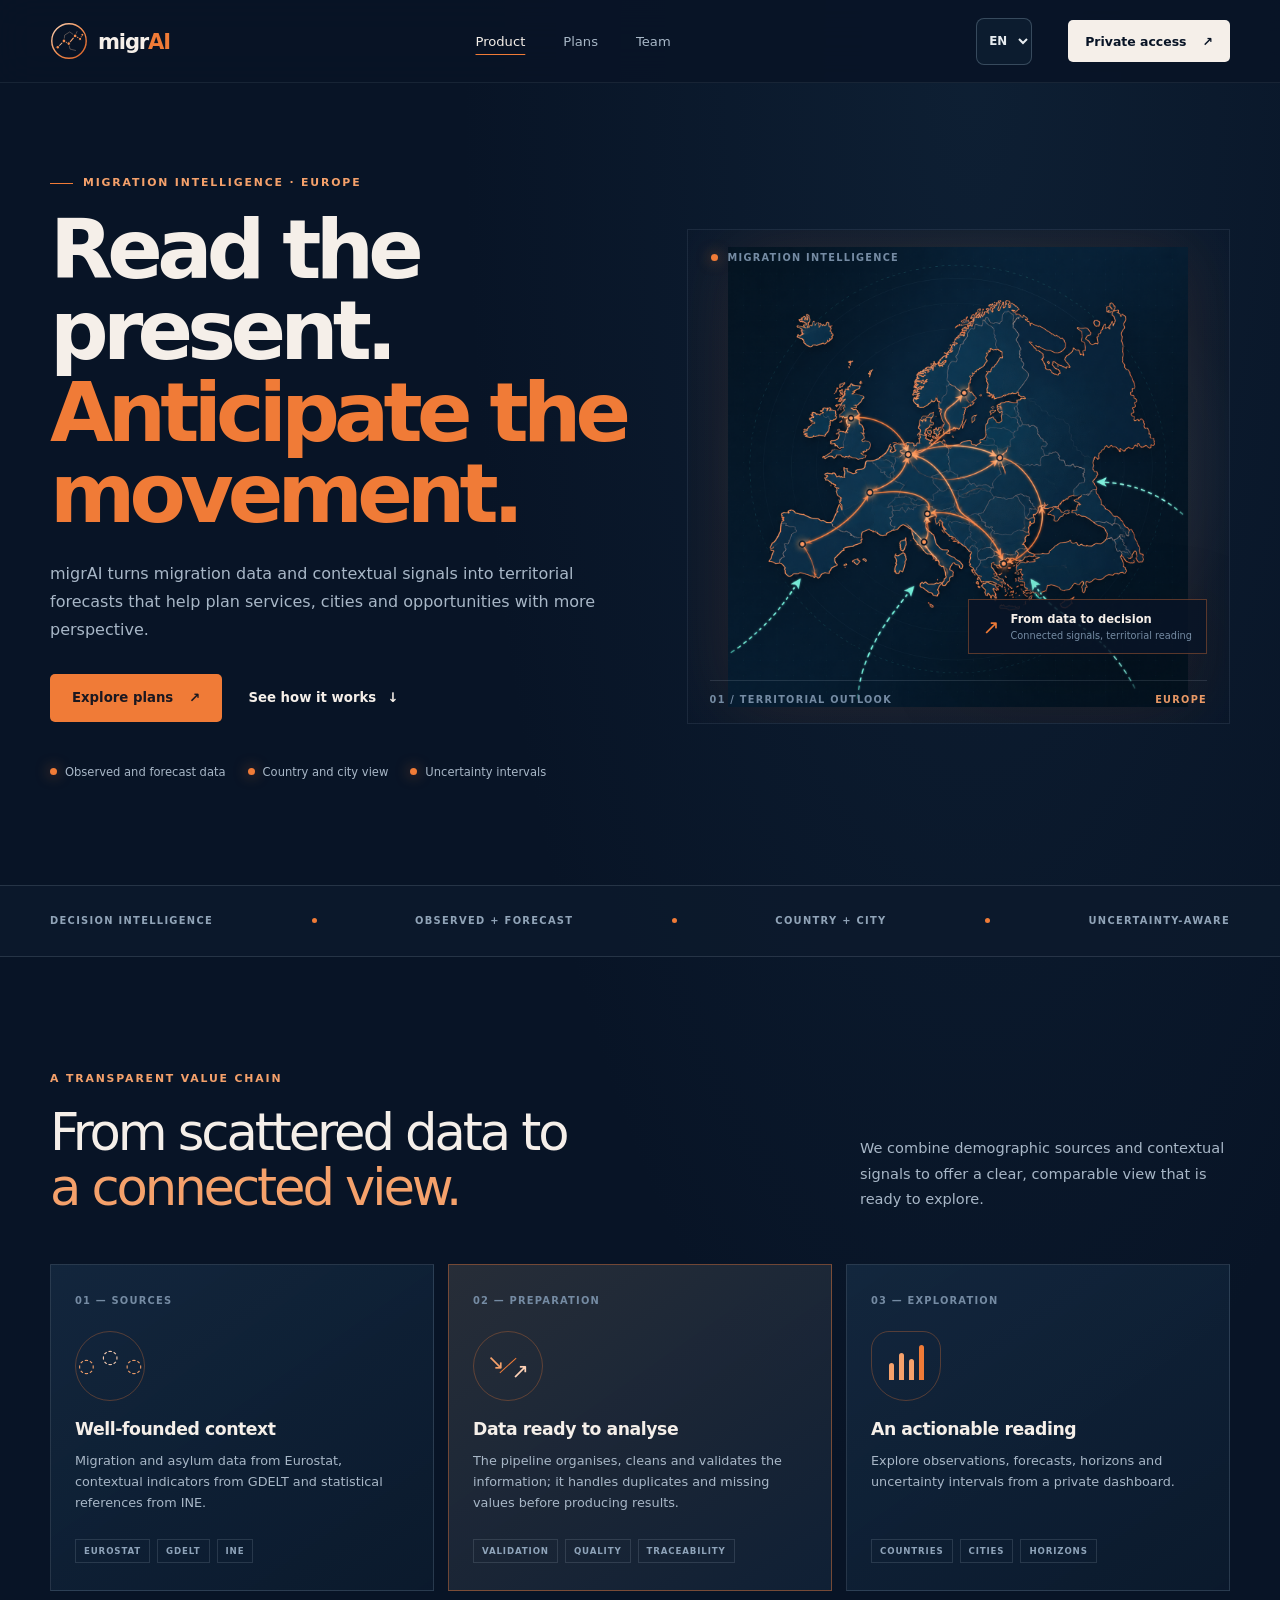
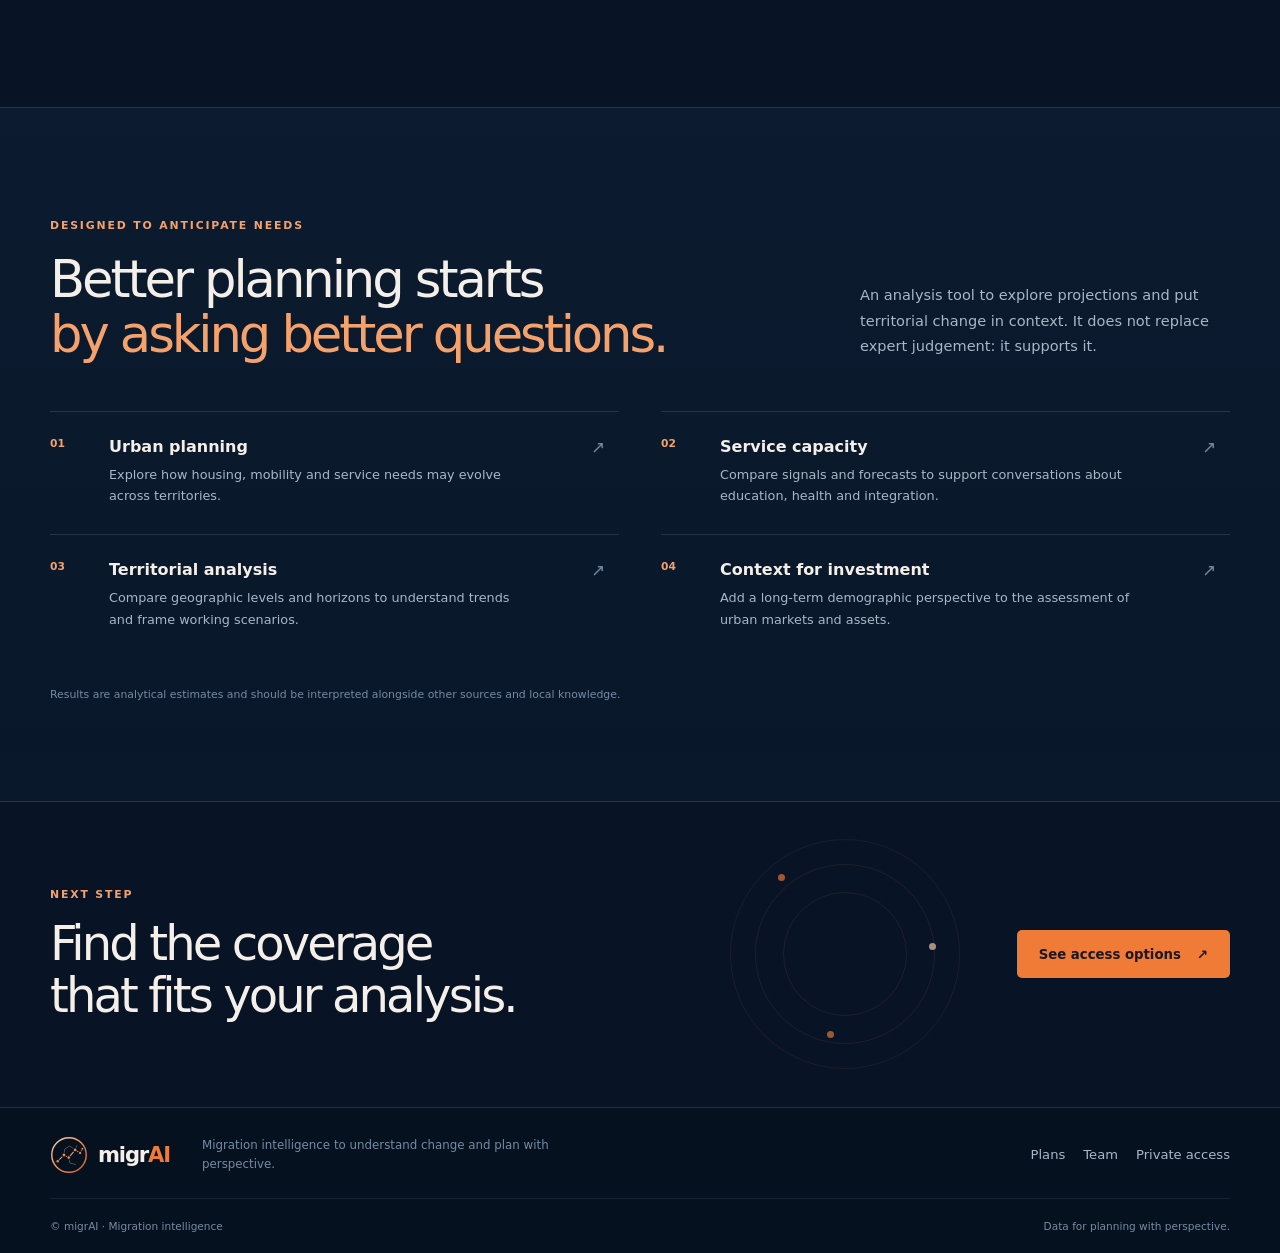
==== commit b22b8ef0: "Add alerts, CSV export, English-only dashboard and landing language selector - Add rule-based alerts" ====
--- a/index.html
+++ b/index.html
@@ -97,7 +97,7 @@
             <div class="process-icon process-icon--view" aria-hidden="true"><span></span><span></span><span></span><span></span></div>
             <h3>Una lectura accionable</h3>
             <p>Explora observaciones, previsiones, horizontes e intervalos de incertidumbre desde un dashboard privado.</p>
-            <div class="source-tags"><span>PAÍSES</span><span>CIUDADES</span><span>ESCENARIOS</span></div>
+            <div class="source-tags"><span>PAÍSES</span><span>CIUDADES</span><span>HORIZONTES</span></div>
           </article>
         </div>
       </section>
@@ -109,7 +109,7 @@
               <p class="eyebrow">Pensado para anticipar necesidades</p>
               <h2>Planificar mejor empieza<br /><span>por hacer mejores preguntas.</span></h2>
             </div>
-            <p class="section-intro">Una herramienta de análisis para explorar escenarios y poner los cambios territoriales en contexto. No sustituye el criterio experto: lo acompaña.</p>
+            <p class="section-intro">Una herramienta de análisis para explorar proyecciones y poner los cambios territoriales en contexto. No sustituye el criterio experto: lo acompaña.</p>
           </div>
           <div class="usecase-grid">
             <article class="usecase-card"><span>01</span><div><h3>Planificación urbana</h3><p>Explora cómo pueden evolucionar las necesidades de vivienda, movilidad y servicios en distintos territorios.</p></div><span class="usecase-arrow" aria-hidden="true">↗</span></article>
@@ -136,5 +136,6 @@
       </div>
       <div class="container footer-bottom"><span>© migrAI · Migration intelligence</span><span>Datos para una planificación con perspectiva.</span></div>
     </footer>
+      <script src="i18n.js?v=i18n-20261022"></script>
   </body>
 </html>
--- a/styles.css
+++ b/styles.css
@@ -1302,3 +1302,65 @@
   .city-reliability-metrics, .city-profile-content { grid-template-columns: 1fr 1fr; }
   .city-insights-list { grid-template-columns: 1fr; }
 }
+
+/* Naive-baseline comparison */
+.reliability-naive-line { margin: 0; padding: 6px 8px; border-left: 2px solid rgba(137, 160, 180, .4); background: rgba(13, 31, 50, .5); color: #a8bbcd; font-size: .56rem; line-height: 1.45; }
+.reliability-naive-line--good { border-left-color: #71c9a8; }
+.reliability-naive-line--bad { border-left-color: #e8806b; }
+.reliability-naive-line--neutral { border-left-color: #e8c86e; }
+.reliability-metric-status article[data-tone="good"] strong { color: #71c9a8; }
+.reliability-metric-status article[data-tone="bad"] strong { color: #e8806b; }
+.reliability-metric-status article[data-tone="neutral"] strong { color: #e8c86e; }
+.reliability-metric-status { grid-template-columns: repeat(5, minmax(0, 1fr)); }
+@media (max-width: 900px) { .reliability-metric-status { grid-template-columns: repeat(2, minmax(0, 1fr)); } }
+
+/* Executive summary */
+.exec-summary__grid { display: grid; grid-template-columns: repeat(2, minmax(0, 1fr)); gap: 10px; }
+.exec-summary__item { padding: 11px 13px; border: 1px solid rgba(112, 141, 166, .2); border-left: 2px solid #f5a069; border-radius: 8px; background: rgba(13, 31, 50, .6); }
+.exec-summary__item[data-tone="alert"] { border-left-color: #e8c86e; }
+.exec-summary__item[data-tone="ok"] { border-left-color: #71c9a8; }
+.exec-summary__item h3 { margin: 0 0 5px; color: #f5a069; font-size: .68rem; letter-spacing: .04em; text-transform: uppercase; }
+.exec-summary__item p { margin: 0; color: #c3d0dc; font-size: .72rem; line-height: 1.55; }
+@media (max-width: 900px) { .exec-summary__grid { grid-template-columns: 1fr; } }
+
+/* Correlation panel */
+.correlation-controls { display: flex; flex-wrap: wrap; align-items: center; gap: 10px 16px; color: #a8bbcd; font-size: .64rem; }
+.correlation-controls select { margin-left: 6px; padding: 5px 8px; border: 1px solid rgba(112, 141, 166, .3); border-radius: 6px; background: rgba(13, 31, 50, .8); color: #e7ecf0; font: inherit; }
+.correlation-check { display: inline-flex; align-items: center; gap: 6px; }
+.correlation-summary { margin: 4px 0 12px; color: #c3d0dc; font-size: .72rem; line-height: 1.55; }
+.correlation-findings { margin: 0; padding-left: 18px; display: grid; gap: 6px; }
+.correlation-table-wrap { overflow-x: auto; }
+.correlation-table { width: 100%; border-collapse: separate; border-spacing: 0 3px; font-size: .68rem; }
+.correlation-table th { padding: 6px 8px; color: #a8bbcd; font-weight: 650; text-align: center; }
+.correlation-table thead th:first-child, .correlation-table tbody th { text-align: left; }
+.correlation-table tbody th strong { display: block; color: #e7ecf0; font-size: .7rem; }
+.correlation-table tbody th small { color: #7f94a8; font-size: .56rem; }
+.correlation-cell { padding: 8px; border-radius: 5px; color: #f3f6f8; font-variant-numeric: tabular-nums; text-align: center; }
+.correlation-cell--significant { font-weight: 700; }
+.correlation-cell--empty { color: #7f94a8; background: rgba(13, 31, 50, .5); }
+.correlation-sample { color: #7f94a8; font-size: .58rem; text-align: center; }
+.context-scatter-fit { stroke: #e8c86e; stroke-width: 1.4; stroke-dasharray: 5 4; opacity: .85; }
+.correlation-lead { margin: 0 0 8px; color: #e8c86e; }
+.correlation-check input { width: 16px; height: 16px; margin: 0; flex: none; }
+
+/* Alerts and actions */
+.exec-summary__actions { display: flex; gap: 8px; align-items: center; }
+.chip-button { padding: 6px 11px; border: 1px solid rgba(112, 141, 166, .35); border-radius: 999px; background: rgba(13, 31, 50, .8); color: #dfe7ee; font: inherit; font-size: .64rem; cursor: pointer; }
+.chip-button:hover { border-color: #f5a069; color: #fff; }
+.alerts-list { display: grid; gap: 7px; }
+.alert-item { display: grid; grid-template-columns: 62px minmax(0, 1fr); gap: 10px; align-items: start; padding: 9px 11px; border: 1px solid rgba(112, 141, 166, .2); border-radius: 8px; background: rgba(13, 31, 50, .6); color: inherit; font: inherit; text-align: left; cursor: pointer; }
+.alert-item:hover { border-color: #f5a069; }
+.alert-item strong { display: block; color: #e7ecf0; font-size: .72rem; }
+.alert-item small { display: block; margin-top: 2px; color: #9db0c2; font-size: .64rem; line-height: 1.45; }
+.alert-item__badge { padding: 3px 0; border-radius: 4px; font-size: .55rem; font-weight: 700; letter-spacing: .06em; text-align: center; }
+.alert-item--3 .alert-item__badge { background: rgba(232, 128, 107, .2); color: #e8806b; }
+.alert-item--2 .alert-item__badge { background: rgba(232, 200, 110, .2); color: #e8c86e; }
+.alert-item--1 .alert-item__badge { background: rgba(95, 181, 212, .2); color: #5fb5d4; }
+
+/* Language selector (public website) */
+html:not(.i18n-ready) body { visibility: hidden; animation: i18n-reveal 0s 1.5s forwards; }
+@keyframes i18n-reveal { to { visibility: visible; } }
+.lang-select { padding: 6px 8px; border: 1px solid rgba(137, 160, 180, .35); border-radius: 8px; background: rgba(13, 31, 50, .85); color: #e7ecf0; font: inherit; font-size: .74rem; font-weight: 600; cursor: pointer; }
+.lang-select { width: auto; flex: none; margin-left: auto; }
+.header-inner .lang-select + .button--nav { margin-left: 8px; }
+.alerts-lead { margin: 0 0 4px; padding: 8px 10px; border-left: 2px solid #e8c86e; background: rgba(232, 200, 110, .08); color: #d8c98f; font-size: .66rem; line-height: 1.5; }
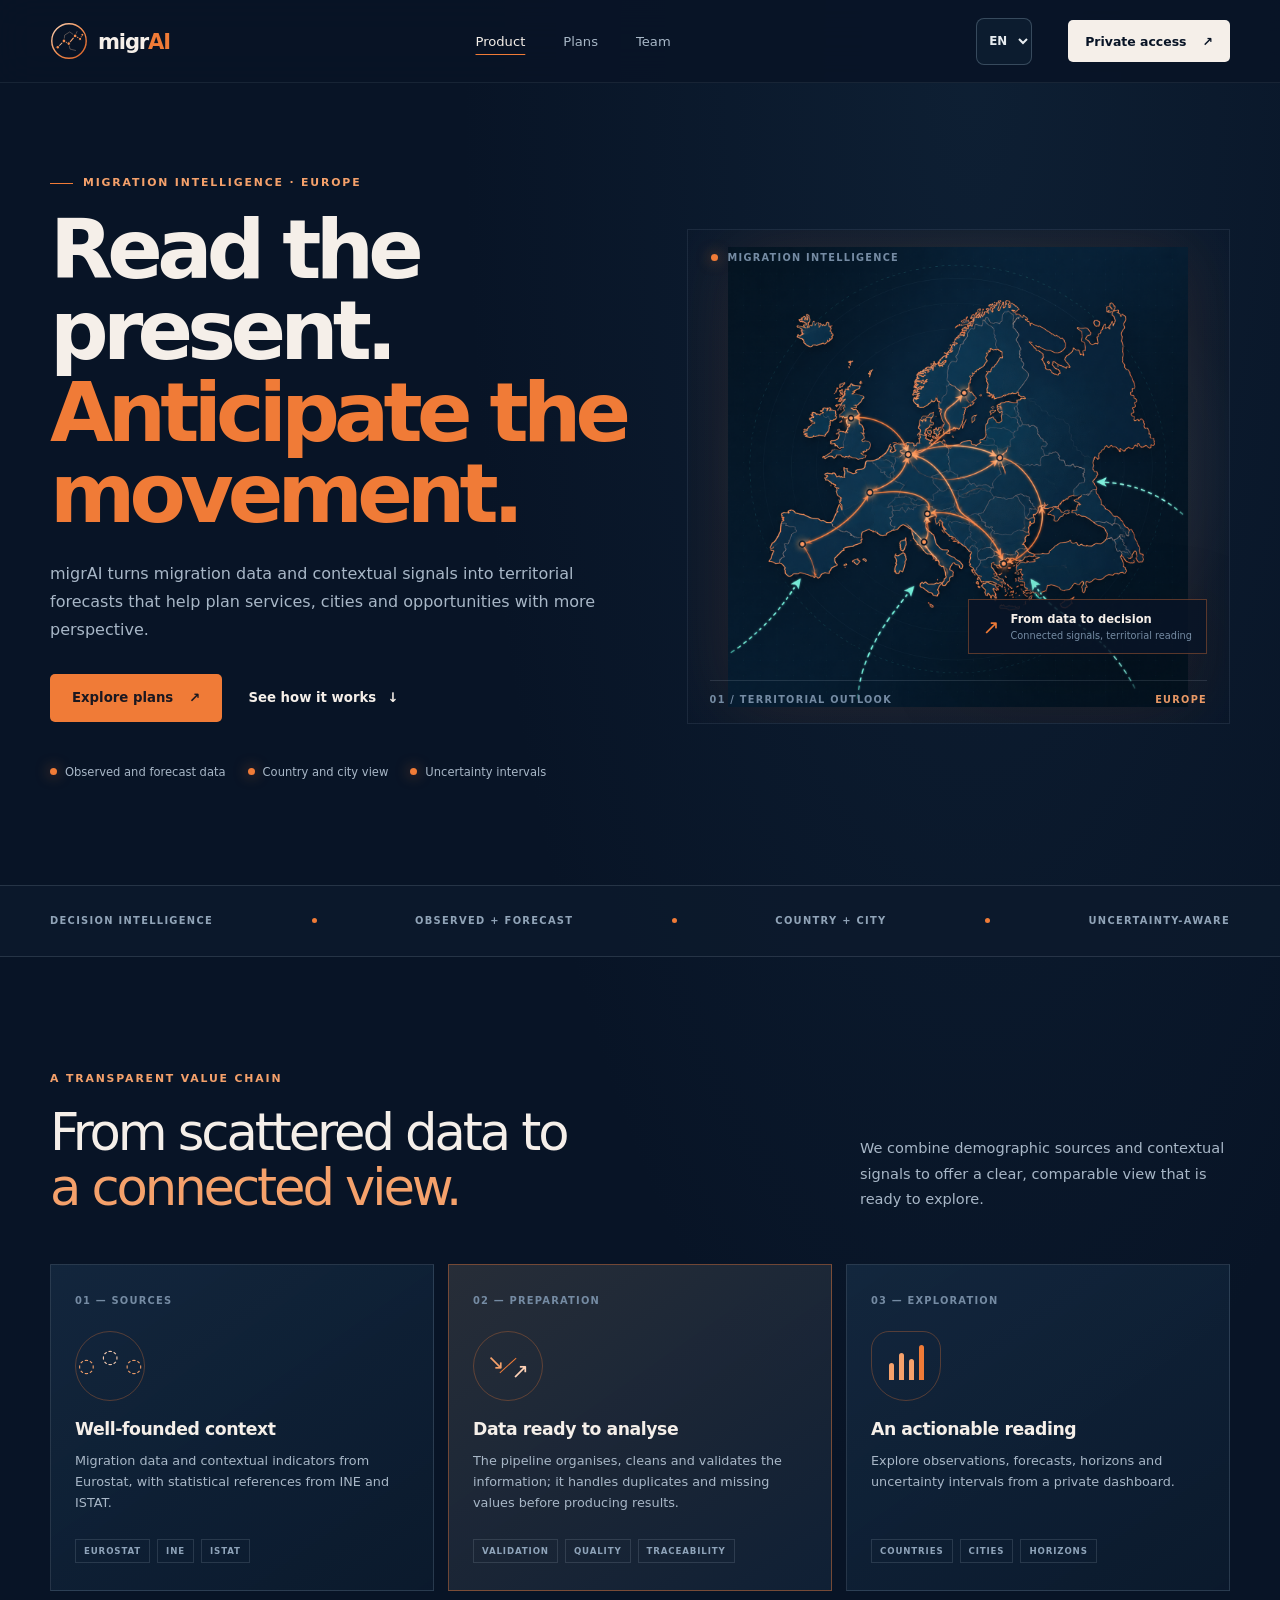
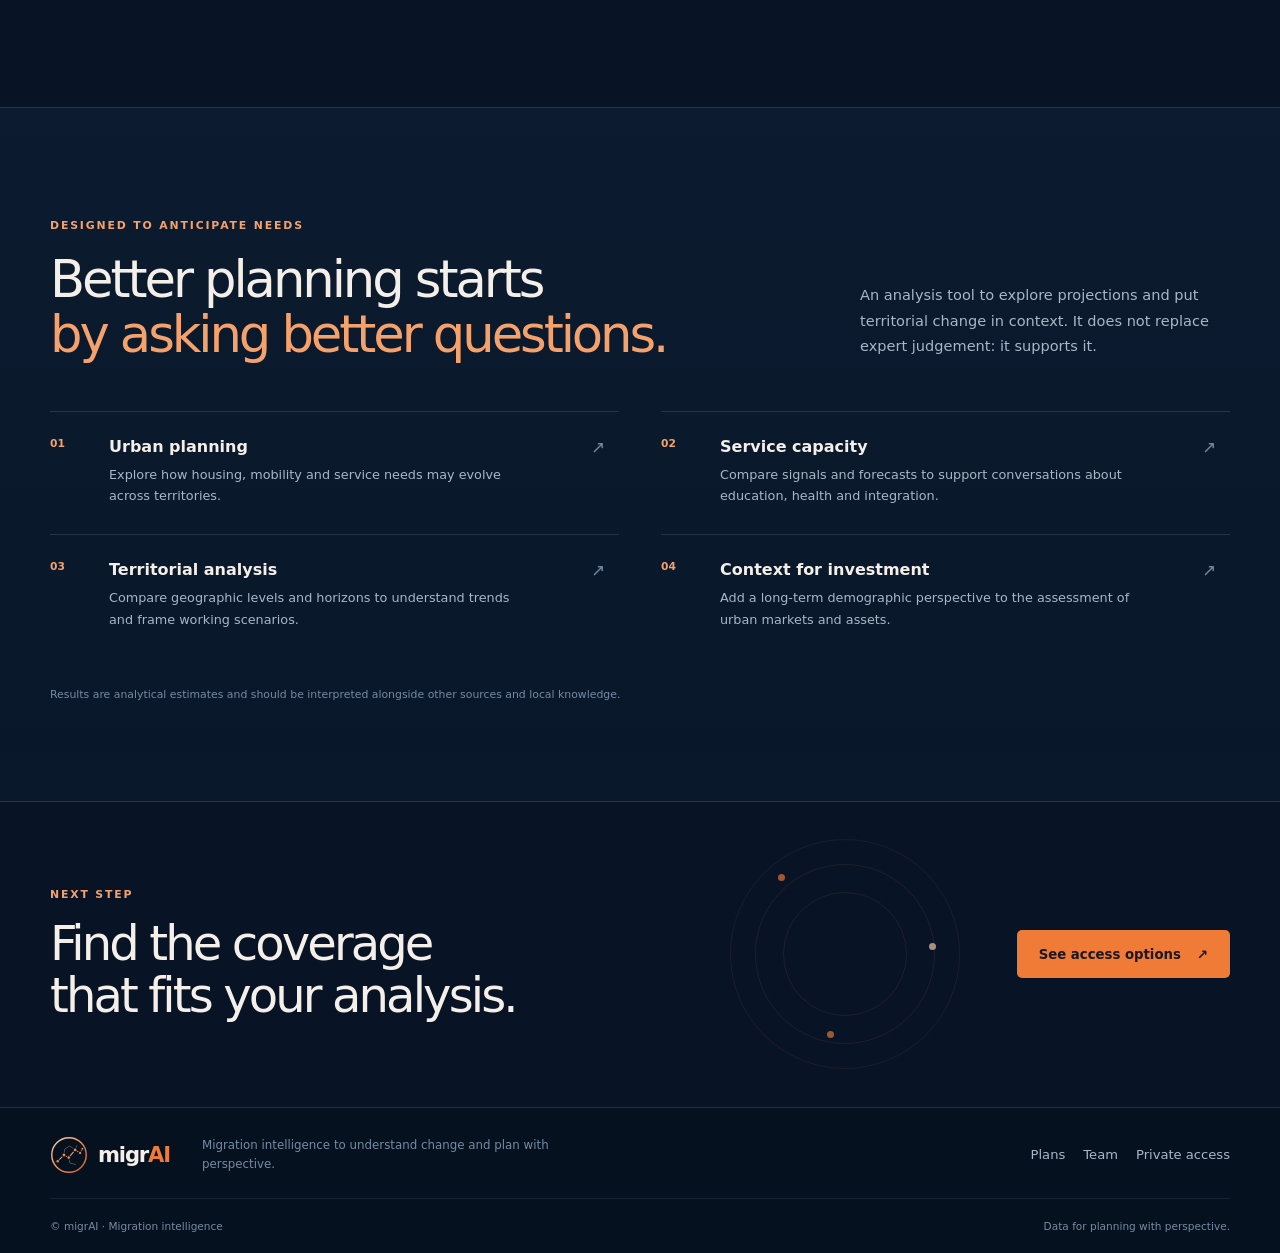
==== commit 6c930219: "Align landing source claims with the published data Co-Authored-By: Claude Sonnet 5.5 <noreply@anthr" ====
--- a/index.html
+++ b/index.html
@@ -82,8 +82,8 @@
             <span class="process-index">01 — FUENTES</span>
             <div class="process-icon process-icon--source" aria-hidden="true"><span>◌</span><span>◌</span><span>◌</span></div>
             <h3>Contexto con fundamento</h3>
-            <p>Datos de migración y asilo de Eurostat, indicadores contextuales de GDELT y referencias estadísticas del INE.</p>
-            <div class="source-tags"><span>EUROSTAT</span><span>GDELT</span><span>INE</span></div>
+            <p>Datos de migración e indicadores contextuales de Eurostat, con referencias estadísticas del INE y el ISTAT.</p>
+            <div class="source-tags"><span>EUROSTAT</span><span>INE</span><span>ISTAT</span></div>
           </article>
           <article class="process-card process-card--accent">
             <span class="process-index">02 — PREPARACIÓN</span>
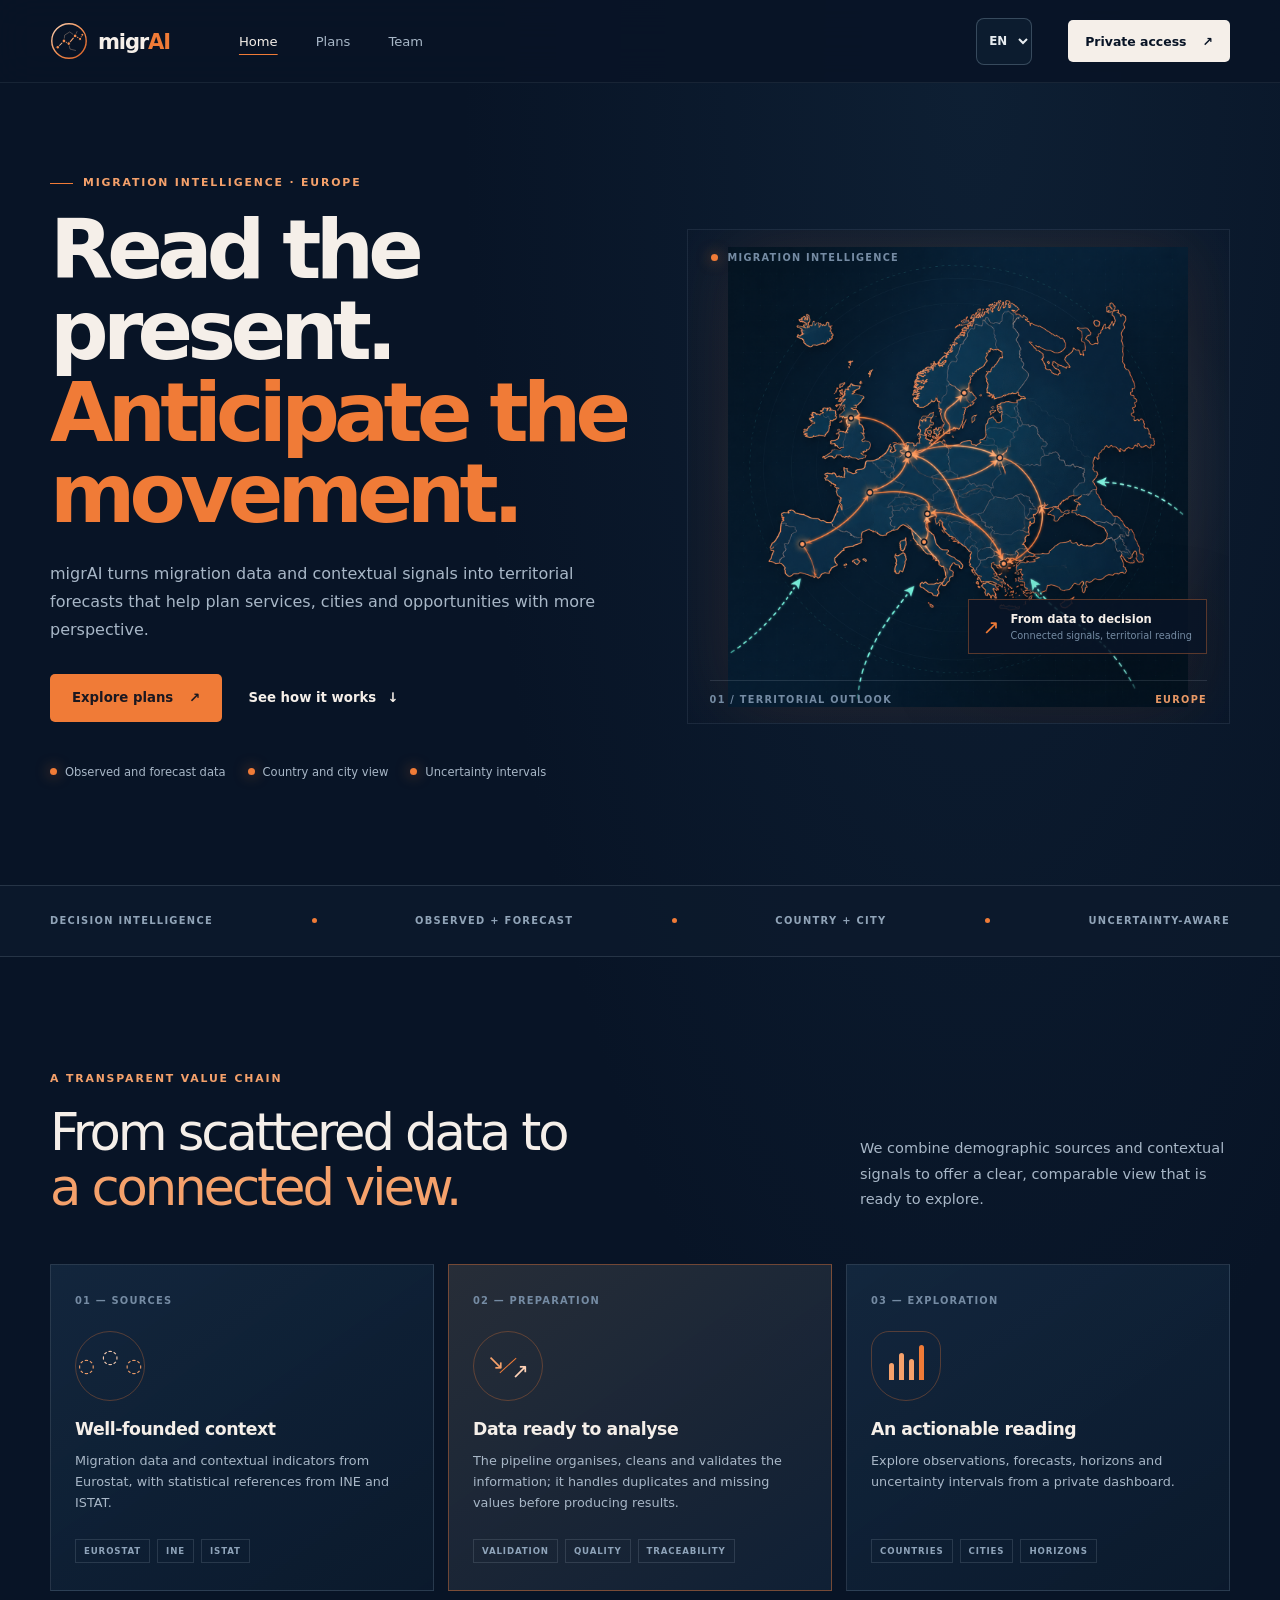
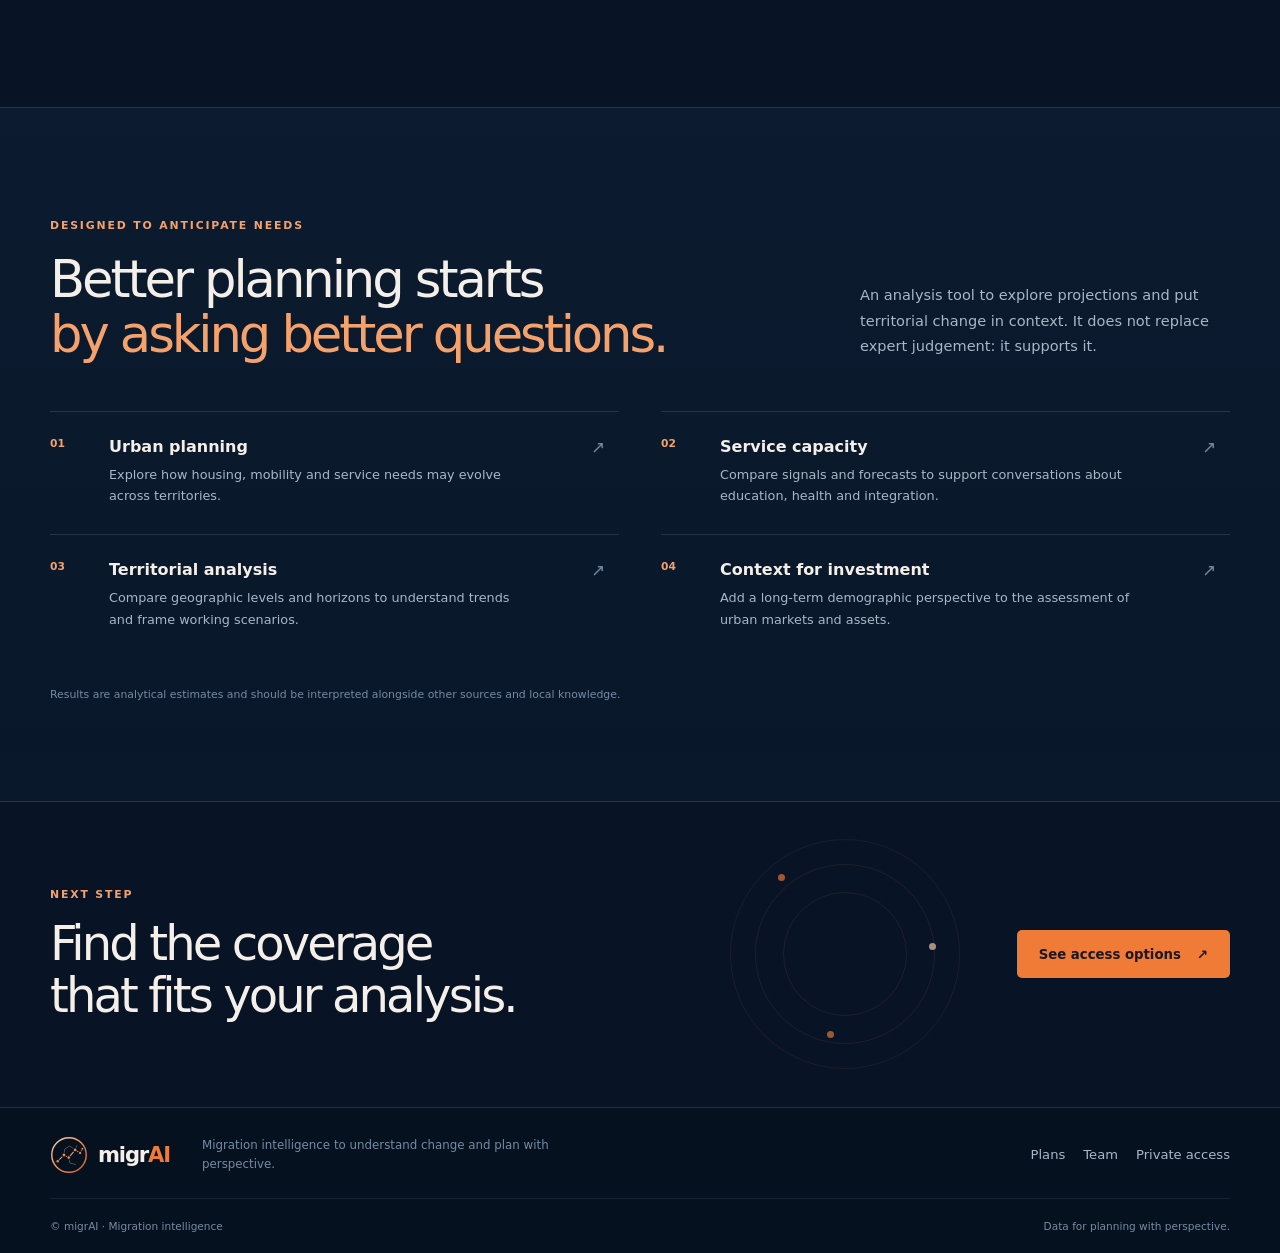
==== commit 95d82d7b: "Align landing navigation with dashboard" ====
--- a/index.html
+++ b/index.html
@@ -7,7 +7,7 @@
     <meta name="description" content="migrAI transforma datos de migración en previsiones territoriales para ayudar a planificar con perspectiva." />
     <title>migrAI — Inteligencia migratoria</title>
     <link rel="icon" href="migrai-mark.svg" type="image/svg+xml" />
-    <link rel="stylesheet" href="styles.css" />
+    <link rel="stylesheet" href="styles.css?v=landing-header-nav-20261024" />
     <script>
       if (new URLSearchParams(window.location.search).get("flow") === "recovery") {
         const accessUrl = new URL("acceso.html", window.location.href);
@@ -19,13 +19,13 @@
   </head>
   <body>
     <header class="site-header">
-      <div class="container header-inner">
+      <div class="container header-inner landing-header-inner">
         <a class="brand" href="./" aria-label="migrAI, inicio">
           <img class="brand-mark" src="migrai-mark.svg" alt="" />
           <span class="brand-name">migr<span>AI</span></span>
         </a>
         <nav class="site-nav" aria-label="Navegación principal">
-          <a aria-current="page" href="./">Producto</a>
+          <a aria-current="page" href="./">Inicio</a>
           <a href="planes.html">Planes</a>
           <a href="equipo.html">Equipo</a>
         </nav>
@@ -136,6 +136,6 @@
       </div>
       <div class="container footer-bottom"><span>© migrAI · Migration intelligence</span><span>Datos para una planificación con perspectiva.</span></div>
     </footer>
-      <script src="i18n.js?v=i18n-20261022"></script>
+    <script src="i18n.js?v=i18n-landing-home-20261024"></script>
   </body>
 </html>
--- a/styles.css
+++ b/styles.css
@@ -65,6 +65,7 @@
 .brand-name { font-size: 1.32rem; font-weight: 650; letter-spacing: -0.055em; }
 .brand-name span { color: var(--orange); }
 .site-nav { display: flex; align-items: center; justify-content: center; gap: clamp(18px, 3vw, 38px); margin-left: auto; }
+.landing-header-inner .site-nav { justify-content: flex-start; margin-left: clamp(20px, 3.2vw, 44px); }
 .site-nav a, .site-footer nav a { color: var(--ink-muted); font-size: 0.82rem; text-decoration: none; transition: color 160ms ease; }
 .site-nav a:hover, .site-nav a[aria-current="page"], .site-footer nav a:hover { color: var(--ink); }
 .site-nav a[aria-current="page"] { text-decoration: underline; text-decoration-color: var(--orange); text-underline-offset: 8px; }
@@ -323,6 +324,7 @@
   .brand-mark { width: 32px; height: 32px; }
   .brand-name { font-size: 1.16rem; }
   .site-nav { order: 3; width: 100%; justify-content: space-between; gap: 12px; margin: 12px 0 2px; }
+  .landing-header-inner .site-nav { justify-content: space-between; margin: 12px 0 2px; }
   .site-nav a { font-size: .73rem; }
   .button--nav { min-height: 37px; padding-inline: 11px; font-size: .7rem; }
   .session-controls { display: flex; align-items: center; }
@@ -400,16 +402,12 @@
 body.dashboard-mode .access-shell { width: 100%; min-height: 100vh; margin: 0; padding: 0; }
 .dashboard-app { min-height: 100vh; background: #061324; }
 .dashboard-shell-header { position: sticky; z-index: 40; top: 0; padding: 10px clamp(16px, 2.2vw, 34px) 0; border-bottom: 1px solid rgba(94, 128, 158, .25); background: rgba(7, 20, 37, .96); box-shadow: 0 9px 22px rgba(0, 0, 0, .13); backdrop-filter: blur(18px); }
-.dashboard-shell-top { display: flex; min-height: 43px; align-items: center; gap: 24px; }
+.dashboard-shell-top { display: flex; min-height: 52px; align-items: center; gap: 0; }
 .dashboard-brand { display: flex; flex: 0 0 auto; align-items: center; gap: 8px; padding: 0; color: #f6f2ef; font-size: 1.55rem; font-weight: 700; letter-spacing: -.065em; text-decoration: none; }
 .dashboard-brand img { width: 35px; height: 35px; object-fit: contain; }
 .dashboard-brand > span > span { color: var(--orange); }
-.dashboard-public-nav { display: flex; align-items: center; gap: clamp(18px, 2.4vw, 34px); margin-left: auto; }
-.dashboard-public-nav a { color: #a8bbcf; font-size: .76rem; text-decoration: none; transition: color 160ms ease; }
-.dashboard-public-nav a:hover { color: #f5f3f1; text-decoration: underline; text-decoration-color: var(--orange); text-underline-offset: 6px; }
-.dashboard-home-link { display: inline-flex; min-height: 35px; flex: 0 0 auto; align-items: center; gap: 7px; padding: 0 11px; border: 1px solid rgba(240, 123, 55, .45); border-radius: 6px; color: #ffc091; background: rgba(240, 123, 55, .08); font-size: .65rem; font-weight: 650; text-decoration: none; transition: background 160ms ease, border-color 160ms ease; }
-.dashboard-home-link:hover { border-color: rgba(240, 123, 55, .75); background: rgba(240, 123, 55, .16); }
-.dashboard-home-link > span { color: #f28a42; font-size: .9rem; }
+.dashboard-public-nav.site-nav { flex: 0 0 auto; justify-content: flex-start; gap: clamp(18px, 3vw, 38px); margin-left: clamp(22px, 3.2vw, 44px); }
+.dashboard-tools { display: flex; flex: 0 0 auto; align-items: center; gap: 14px; margin-left: auto; }
 .dashboard-nav { display: flex; min-width: 0; align-items: stretch; gap: 3px; margin-top: 7px; overflow-x: auto; scrollbar-width: thin; scrollbar-color: #3a566d transparent; }
 .dashboard-nav__item { position: relative; display: flex; min-width: max-content; min-height: 42px; flex: 0 0 auto; align-items: center; gap: 7px; padding: 0 11px; border: 1px solid transparent; border-radius: 6px 6px 0 0; color: #adc0d1; font-size: .69rem; line-height: 1.25; text-decoration: none; white-space: nowrap; transition: color 160ms ease, background 160ms ease; }
 .dashboard-nav__item:hover { color: #f3e5d9; background: rgba(255, 255, 255, .035); }
@@ -421,7 +419,6 @@
 .dashboard-title .eyebrow { margin: 0 0 4px; color: #f0985c; font-size: .57rem; letter-spacing: .14em; }
 .dashboard-title h1 { margin: 0; color: #f5f3f1; font-size: clamp(1.55rem, 2.6vw, 2.35rem); font-weight: 650; letter-spacing: -.045em; line-height: 1.08; }
 .dashboard-title > p:last-child { margin: 5px 0 0; color: #a8bbcf; font-size: .84rem; }
-.dashboard-tools { display: flex; flex: 0 0 auto; align-items: center; gap: 14px; }
 .global-search { display: flex; width: clamp(205px, 23vw, 300px); min-height: 41px; align-items: center; gap: 9px; padding: 0 11px; border: 1px solid rgba(146, 171, 194, .24); border-radius: 10px; background: rgba(16, 34, 53, .82); }
 .global-search > span { color: #f28a42; font-size: 1.4rem; line-height: 1; }
 .global-search input { min-height: 37px; padding: 0; border: 0; outline: none; background: transparent; box-shadow: none; font-size: .74rem; }
@@ -567,31 +564,41 @@
 .sr-only { position: absolute; width: 1px; height: 1px; padding: 0; overflow: hidden; clip: rect(0, 0, 0, 0); white-space: nowrap; clip-path: inset(50%); }
 
 @media (max-width: 1120px) {
-  .dashboard-shell-top { gap: 15px; }
-  .dashboard-public-nav { gap: 18px; }
-  .dashboard-public-nav a { font-size: .7rem; }
+  .dashboard-shell-top { gap: 0; }
+  .dashboard-public-nav.site-nav { gap: 18px; margin-left: 20px; }
+  .dashboard-public-nav.site-nav a { font-size: .7rem; }
+  .dashboard-tools { gap: 9px; }
+  .global-search { width: clamp(170px, 22vw, 250px); }
   .dashboard-nav__item { padding-inline: 9px; font-size: .65rem; }
   .outlook-grid { grid-template-columns: minmax(0, 1fr); grid-template-areas: "map" "side" "trend" "ranking" "insights"; }
   .outlook-side { grid-template-columns: minmax(0, 1.2fr) minmax(0, 1fr); grid-template-rows: auto; align-items: stretch; }
   .horizon-cards { align-self: stretch; }
   .horizon-card { min-height: 100%; }
 }
+@media (max-width: 900px) {
+  .dashboard-shell-top { display: grid; grid-template-columns: minmax(0, 1fr) auto; gap: 7px 12px; padding-top: 3px; }
+  .dashboard-brand { grid-column: 1; grid-row: 1; }
+  .dashboard-public-nav.site-nav { grid-column: 1 / -1; grid-row: 2; margin: 0; padding: 7px 0 6px; border-top: 1px solid rgba(94, 128, 158, .16); }
+  .dashboard-tools { grid-column: 2; grid-row: 1; margin-left: 0; }
+}
 @media (max-width: 760px) {
   .dashboard-app { display: block; }
   .dashboard-shell-header { padding: 8px 12px 0; }
-  .dashboard-shell-top { display: grid; grid-template-columns: minmax(0, 1fr) auto; gap: 4px 10px; }
+  .dashboard-shell-top { grid-template-columns: minmax(0, 1fr) auto; gap: 7px 9px; }
   .dashboard-brand { grid-column: 1; grid-row: 1; padding: 0 2px; font-size: 1.35rem; }
   .dashboard-brand img { width: 28px; height: 28px; }
-  .dashboard-public-nav { grid-column: 1 / -1; grid-row: 2; justify-content: center; gap: clamp(28px, 12vw, 54px); margin: 3px 0 0; padding: 7px 0 6px; border-top: 1px solid rgba(94, 128, 158, .16); }
-  .dashboard-home-link { grid-column: 2; grid-row: 1; min-height: 33px; }
+  .dashboard-public-nav.site-nav { grid-column: 1 / -1; grid-row: 2; justify-content: flex-start; gap: clamp(20px, 7vw, 38px); margin: 0; padding: 7px 0 6px; overflow-x: auto; white-space: nowrap; }
+  .dashboard-tools { grid-column: 2; grid-row: 1; width: auto; gap: 6px; }
+  .global-search { width: clamp(90px, 28vw, 190px); min-height: 35px; gap: 5px; padding-inline: 8px; }
+  .global-search input { min-height: 31px; font-size: .65rem; }
+  .icon-button { width: 32px; height: 32px; }
+  .profile-avatar { width: 34px; height: 34px; }
   .dashboard-nav { gap: 3px; margin-top: 4px; overflow-x: auto; }
   .dashboard-nav__item { min-height: 36px; gap: 6px; padding: 0 9px; font-size: .64rem; }
   .dashboard-nav__item .nav-icon { width: 18px; height: 19px; font-size: 1rem; }
   .dashboard-main { padding: 17px 13px 24px; }
   .dashboard-topbar { align-items: flex-start; flex-direction: column; gap: 12px; }
-  .dashboard-tools { width: 100%; }
-  .global-search { flex: 1; width: auto; }
-  .dashboard-profile { margin-left: auto; }
+  .dashboard-profile { margin-left: 0; }
   .dashboard-status-row { margin-top: 7px; }
   .outlook-side { grid-template-columns: 1fr; }
   .horizon-card { min-height: 122px; }
@@ -973,13 +980,6 @@
 .context-family-list strong { color: #dce5ec; font-size: .63rem; font-weight: 620; }
 .context-family-list small { margin-top: 4px; color: #8095a8; font-size: .54rem; line-height: 1.35; }
 .context-family-list b { color: #71869a; font-size: .8rem; font-weight: 500; }
-.context-diaspora-empty { display: grid; gap: 10px; }
-.context-diaspora-empty > p:first-child { margin: 0; color: #9aafc1; font-size: .61rem; line-height: 1.55; }
-.context-diaspora-requirements { display: grid; grid-template-columns: repeat(3, minmax(0, 1fr)); gap: 7px; }
-.context-diaspora-requirements article { display: grid; align-content: start; gap: 5px; min-height: 84px; padding: 9px; border: 1px solid rgba(112, 141, 166, .17); border-radius: 7px; background: rgba(12, 29, 47, .56); }
-.context-diaspora-requirements strong { color: #dce5ec; font-size: .58rem; }
-.context-diaspora-requirements small { color: #8499ac; font-size: .52rem; line-height: 1.4; }
-.context-diaspora-panel .analysis-note { margin: 0; }
 .context-caveats-list { display: grid; gap: 8px; margin: 0; padding: 0; list-style: none; }
 .context-caveats-list li { display: grid; grid-template-columns: 25px minmax(0, 1fr); align-items: start; gap: 9px; }
 .context-caveats-list li > span { display: grid; width: 23px; height: 23px; place-items: center; border: 1px solid rgba(240, 123, 55, .5); border-radius: 50%; color: #f5a16b; font-size: .59rem; }
@@ -1000,8 +1000,6 @@
   .context-controls select { width: 100%; min-width: 0; }
   .context-metadata-list div { grid-template-columns: 1fr; gap: 4px; }
   .context-metadata-list dd { text-align: left; }
-  .context-diaspora-requirements { grid-template-columns: 1fr; }
-  .context-diaspora-requirements article { min-height: 0; }
   .context-scatter-reset { margin-left: 0; }
 }
 
@@ -1066,9 +1064,11 @@
 .reliability-metric-status small { color: #8499ac; font-size: .51rem; line-height: 1.4; }
 .reliability-open-country { display: block; margin: 10px 0 0 auto; }
 .reliability-open-country:disabled { opacity: .45; cursor: not-allowed; }
-.reliability-lower-grid { display: grid; grid-template-columns: minmax(0, .95fr) minmax(0, 1.05fr); align-items: stretch; gap: 13px; }
+.reliability-lower-grid { display: grid; grid-template-columns: repeat(2, minmax(0, 1fr)); align-items: stretch; gap: 13px; }
+.reliability-lower-grid > .outlook-panel { display: flex; flex-direction: column; }
+.reliability-lower-grid > .outlook-panel > .panel-heading { min-height: 3rem; }
 .reliability-model-process { display: grid; gap: 7px; }
-.reliability-model-row { display: flex; align-items: center; justify-content: space-between; gap: 10px; padding: 10px; border: 1px solid rgba(112, 141, 166, .18); border-radius: 7px; background: rgba(12, 29, 47, .56); }
+.reliability-model-row { display: grid; grid-template-columns: minmax(0, .8fr) minmax(0, 1.2fr); align-items: center; gap: 10px; padding: 10px; border: 1px solid rgba(112, 141, 166, .18); border-radius: 7px; background: rgba(12, 29, 47, .56); }
 .reliability-model-row strong { color: #f1a16b; font-size: .66rem; overflow-wrap: anywhere; }
 .reliability-model-row span { color: #91a5b7; font-size: .56rem; text-align: right; }
 .reliability-model-panel > .analysis-note { margin-bottom: 0; }
@@ -1080,6 +1080,7 @@
 }
 @media (max-width: 760px) {
   .reliability-chart-grid, .reliability-lower-grid { grid-template-columns: 1fr; }
+  .reliability-lower-grid > .outlook-panel > .panel-heading { min-height: 0; }
   .reliability-filter-row { grid-template-columns: repeat(2, minmax(0, 1fr)); }
   .reliability-scope-note { grid-column: 1 / -1; }
 }
@@ -1094,7 +1095,7 @@
   .reliability-ranking-row { grid-template-columns: 20px minmax(0, 1fr) auto; }
   .reliability-ranking-track { display: none; }
   .reliability-ranking-row small { grid-column: 2 / -1; text-align: left; }
-  .reliability-model-row { align-items: flex-start; flex-direction: column; }
+  .reliability-model-row { grid-template-columns: 1fr; }
   .reliability-model-row span { text-align: left; }
 }
 
@@ -1364,3 +1365,87 @@
 .lang-select { width: auto; flex: none; margin-left: auto; }
 .header-inner .lang-select + .button--nav { margin-left: 8px; }
 .alerts-lead { margin: 0 0 4px; padding: 8px 10px; border-left: 2px solid #e8c86e; background: rgba(232, 200, 110, .08); color: #d8c98f; font-size: .66rem; line-height: 1.5; }
+
+/* One-page report (print to PDF) */
+#printReport { display: none; }
+@media print {
+  body > *:not(#printReport) { display: none !important; }
+  html, body { background: #fff !important; }
+  #printReport { display: block; padding: 0; color: #111; font: 11pt/1.45 Arial, sans-serif; }
+  #printReport h1 { margin: 4pt 0 2pt; font-size: 20pt; }
+  #printReport h2 { margin: 0 0 2pt; color: #b4531a; font-size: 9pt; letter-spacing: .05em; text-transform: uppercase; }
+  #printReport p { margin: 0; }
+  .print-report__brand { color: #b4531a; font-size: 9pt; font-weight: 700; letter-spacing: .06em; text-transform: uppercase; }
+  .print-report__sub { margin-bottom: 10pt !important; color: #555; font-size: 9pt; }
+  .print-report__item { margin-bottom: 7pt; padding: 5pt 8pt; border-left: 3pt solid #e08a4d; break-inside: avoid; }
+  #printReport table { width: 100%; margin-top: 8pt; border-collapse: collapse; font-size: 9pt; }
+  #printReport th, #printReport td { padding: 3pt 5pt; border-bottom: .5pt solid #ccc; text-align: left; }
+  #printReport th { background: #f1f1f1; }
+  .print-report__note { margin-top: 10pt !important; color: #666; font-size: 8pt; }
+}
+
+/* Eurostat social-impact view */
+.social-impact-page { display: grid; gap: 13px; }
+.social-impact-selector > .panel-heading { align-items: flex-end; }
+.social-impact-controls { display: grid; grid-template-columns: minmax(145px, .72fr) minmax(230px, 1.28fr); align-items: end; gap: 9px; }
+.social-impact-controls label, .social-impact-filter-row label, .social-impact-dimension-filters label { display: grid; min-width: 0; gap: 5px; color: #8ea4b8; font-size: .58rem; }
+.social-impact-controls select, .social-impact-filter-row select, .social-impact-dimension-filters select { width: 100%; min-height: 36px; }
+.social-impact-tabs { display: flex; gap: 5px; max-width: 100%; margin: 4px 0 10px; overflow-x: auto; scrollbar-width: thin; scrollbar-color: #3a566d transparent; }
+.social-impact-tabs button { min-height: 35px; flex: 0 0 auto; padding: 0 14px; border: 1px solid rgba(112, 141, 166, .22); border-radius: 7px; color: #a9bdce; background: rgba(12, 29, 47, .7); font-size: .63rem; }
+.social-impact-tabs button[aria-selected="true"] { border-color: rgba(240, 123, 55, .58); color: #ffb078; background: rgba(240, 123, 55, .12); box-shadow: inset 0 -2px #f28a42; font-weight: 700; }
+.social-impact-tabs button:hover { border-color: rgba(240, 123, 55, .45); color: #f4d6c0; }
+.social-impact-section-intro { margin: 0; color: #93a9bc; font-size: .64rem; line-height: 1.5; }
+.social-impact-layout { display: grid; grid-template-columns: minmax(0, 1fr); align-items: start; gap: 13px; }
+.social-impact-eurostat-panel { min-width: 0; }
+.social-impact-source-badge { flex: 0 0 auto; padding: 5px 8px; border: 1px solid rgba(240, 123, 55, .32); border-radius: 20px; color: #f3a16b; background: rgba(240, 123, 55, .07); font-size: .5rem; font-weight: 750; letter-spacing: .07em; white-space: nowrap; }
+.social-impact-comparison-banner { margin: 9px 0; padding: 10px 12px; border: 1px solid rgba(240, 163, 80, .35); border-left: 3px solid #e5a04f; border-radius: 7px; background: rgba(95, 62, 27, .18); }
+.social-impact-comparison-banner[hidden] { display: none; }
+.social-impact-comparison-banner strong { display: block; margin-bottom: 3px; color: #ffd49f; font-size: .62rem; }
+.social-impact-comparison-banner p { margin: 0; color: #b8c5d0; font-size: .57rem; line-height: 1.5; }
+.social-impact-filter-row, .social-impact-dimension-filters { display: flex; flex-wrap: wrap; align-items: end; gap: 8px; margin-bottom: 9px; }
+.social-impact-filter-row label, .social-impact-dimension-filters label { min-width: 150px; max-width: 230px; flex: 1 1 150px; }
+.social-impact-dimension-filters:empty { display: none; }
+.social-impact-stat-grid { display: grid; grid-template-columns: repeat(4, minmax(0, 1fr)); gap: 8px; margin: 10px 0; }
+.social-impact-stat-grid article { display: grid; min-width: 0; min-height: 68px; align-content: space-between; gap: 6px; padding: 9px 10px; border: 1px solid rgba(112, 141, 166, .18); border-radius: 7px; background: rgba(12, 29, 47, .56); }
+.social-impact-stat-grid span { color: #8da3b6; font-size: .51rem; font-weight: 650; letter-spacing: .035em; text-transform: uppercase; }
+.social-impact-stat-grid strong { overflow-wrap: anywhere; color: #f1a16b; font-size: .79rem; font-variant-numeric: tabular-nums; }
+.social-impact-chart { min-width: 0; min-height: 180px; margin-top: 8px; }
+.social-impact-chart svg { display: block; width: 100%; height: auto; overflow: visible; }
+.social-impact-gridline { stroke: rgba(107, 138, 165, .22); stroke-width: 1; }
+.social-impact-axis-label { fill: #9db0c0; font-size: 9px; }
+.social-impact-axis-label--secondary, .social-impact-axis-title--secondary { fill: #7be0cc; }
+.social-impact-axis-title { fill: #aebdca; font-size: 10px; }
+.social-impact-line { fill: none; stroke-width: 2; stroke-linecap: round; stroke-linejoin: round; }
+.social-impact-line--migration-observed { stroke: #dceeff; stroke-width: 2.3; }
+.social-impact-line--migration-forecast { stroke: #54dec5; stroke-width: 2.5; stroke-dasharray: 6 4; }
+.social-impact-point { stroke: #0b1d30; stroke-width: 1; }
+.social-impact-migration-point { fill: #dceeff; stroke: #061324; stroke-width: 1; }
+.social-impact-migration-point--forecast { fill: #061324; stroke: #54dec5; stroke-width: 1.8; }
+.social-impact-chart-legend { display: flex; flex-wrap: wrap; gap: 6px 12px; margin: 5px 0 0 47px; color: #a6b8c8; font-size: .53rem; }
+.social-impact-chart-legend span { display: inline-flex; max-width: 190px; align-items: center; gap: 5px; overflow-wrap: anywhere; }
+.social-impact-chart-legend i { width: 14px; height: 2px; flex: 0 0 auto; border-radius: 1px; }
+.social-impact-chart-legend i[data-dashed="true"] { border-top: 2px dashed #54dec5; background: none !important; }
+.social-impact-latest-wrap { margin-top: 14px; }
+.social-impact-table-heading { display: flex; align-items: baseline; justify-content: space-between; gap: 10px; margin: 0 0 6px; }
+.social-impact-table-heading h3 { margin: 0; color: #dfe8ef; font-size: .68rem; }
+.social-impact-table-heading span { color: #8197aa; font-size: .52rem; text-align: right; }
+.social-impact-table { min-width: 570px; }
+.social-impact-provenance a { color: #f3a16b; }
+.social-impact-scope-grid { display: grid; grid-template-columns: repeat(3, minmax(0, 1fr)); gap: 8px; }
+.social-impact-scope-grid p { margin: 0; padding: 9px 10px; border: 1px solid rgba(112, 141, 166, .17); border-radius: 7px; color: #98adbf; background: rgba(12, 29, 47, .48); font-size: .56rem; line-height: 1.5; }
+.social-impact-scope-grid strong { color: #f1a16b; }
+
+@media (max-width: 1180px) {
+  .social-impact-layout { grid-template-columns: minmax(0, 1fr); }
+}
+@media (max-width: 760px) {
+  .social-impact-controls { width: 100%; grid-template-columns: repeat(2, minmax(0, 1fr)); }
+  .social-impact-stat-grid { grid-template-columns: repeat(2, minmax(0, 1fr)); }
+  .social-impact-scope-grid { grid-template-columns: 1fr; }
+}
+@media (max-width: 480px) {
+  .social-impact-controls { grid-template-columns: 1fr; }
+  .social-impact-controls label, .social-impact-filter-row label, .social-impact-dimension-filters label { width: 100%; max-width: none; }
+  .social-impact-table-heading { align-items: flex-start; flex-direction: column; }
+  .social-impact-table-heading span { text-align: left; }
+}
